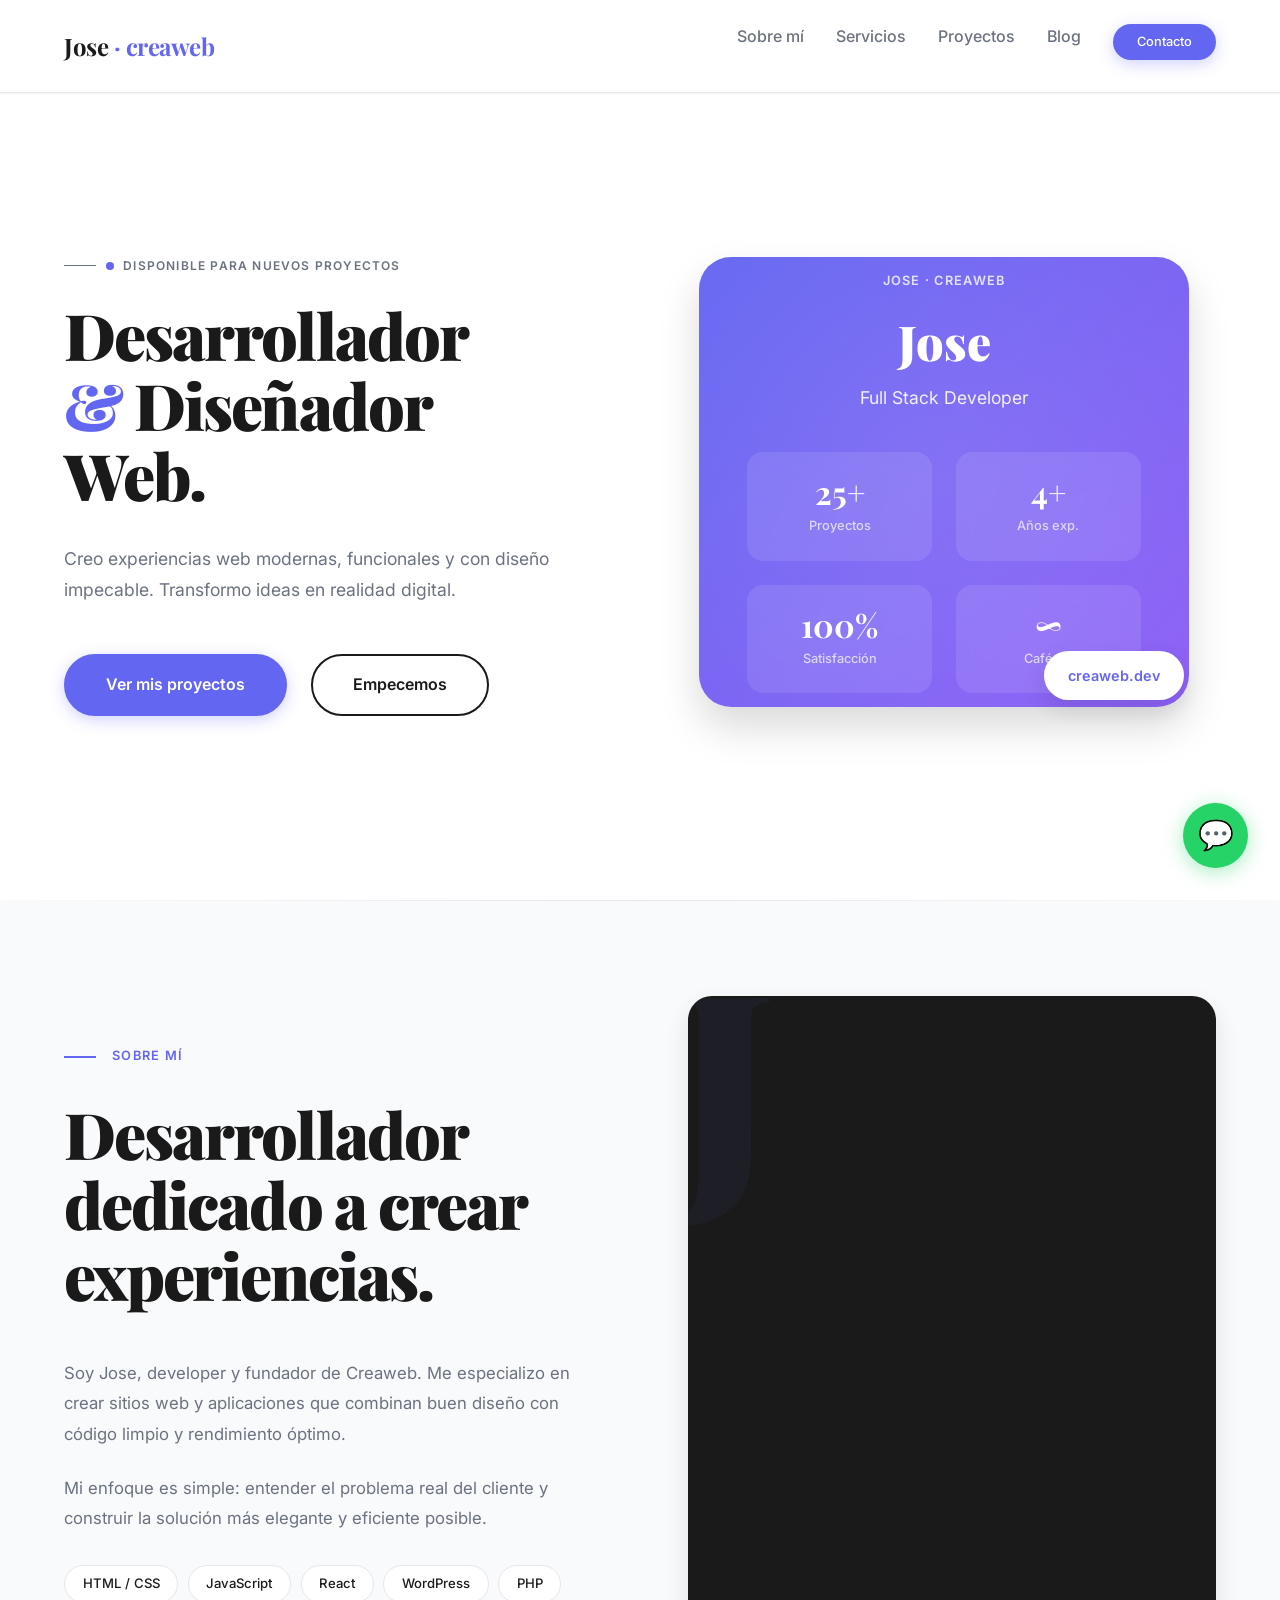
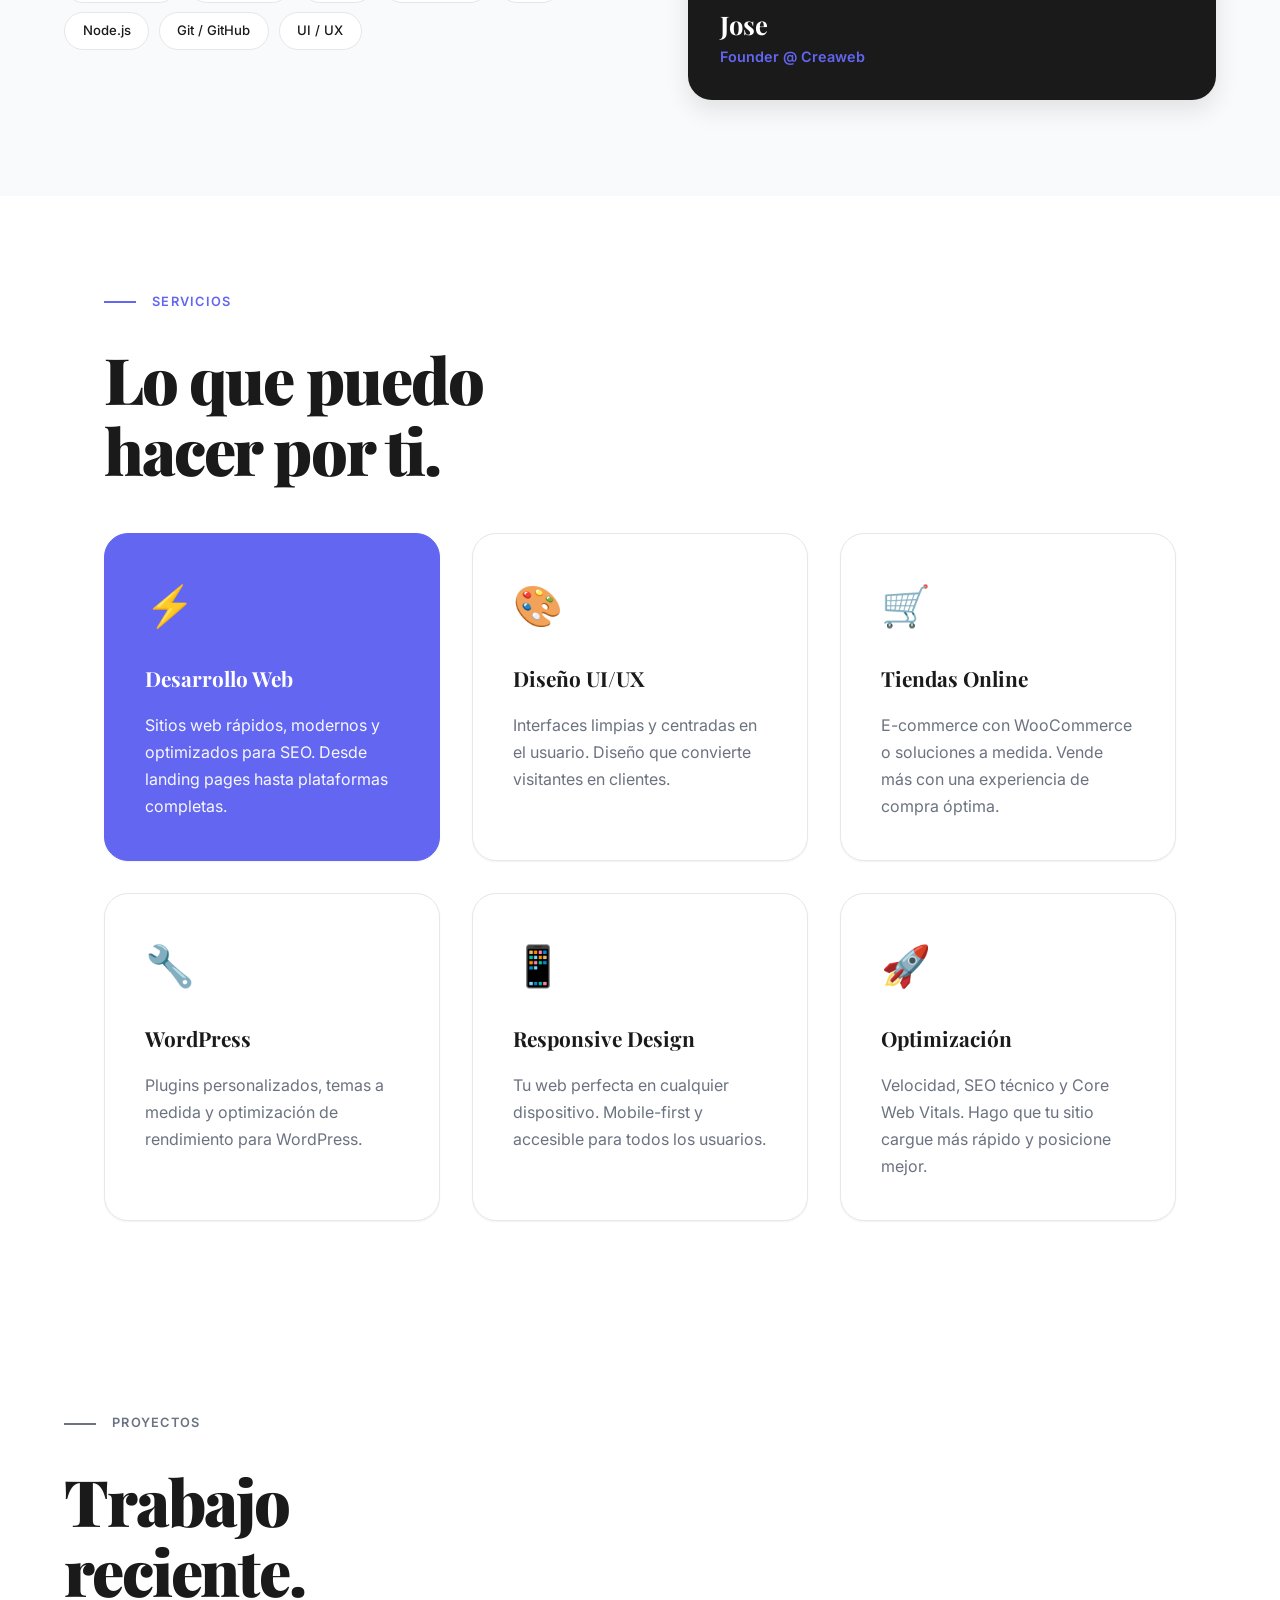
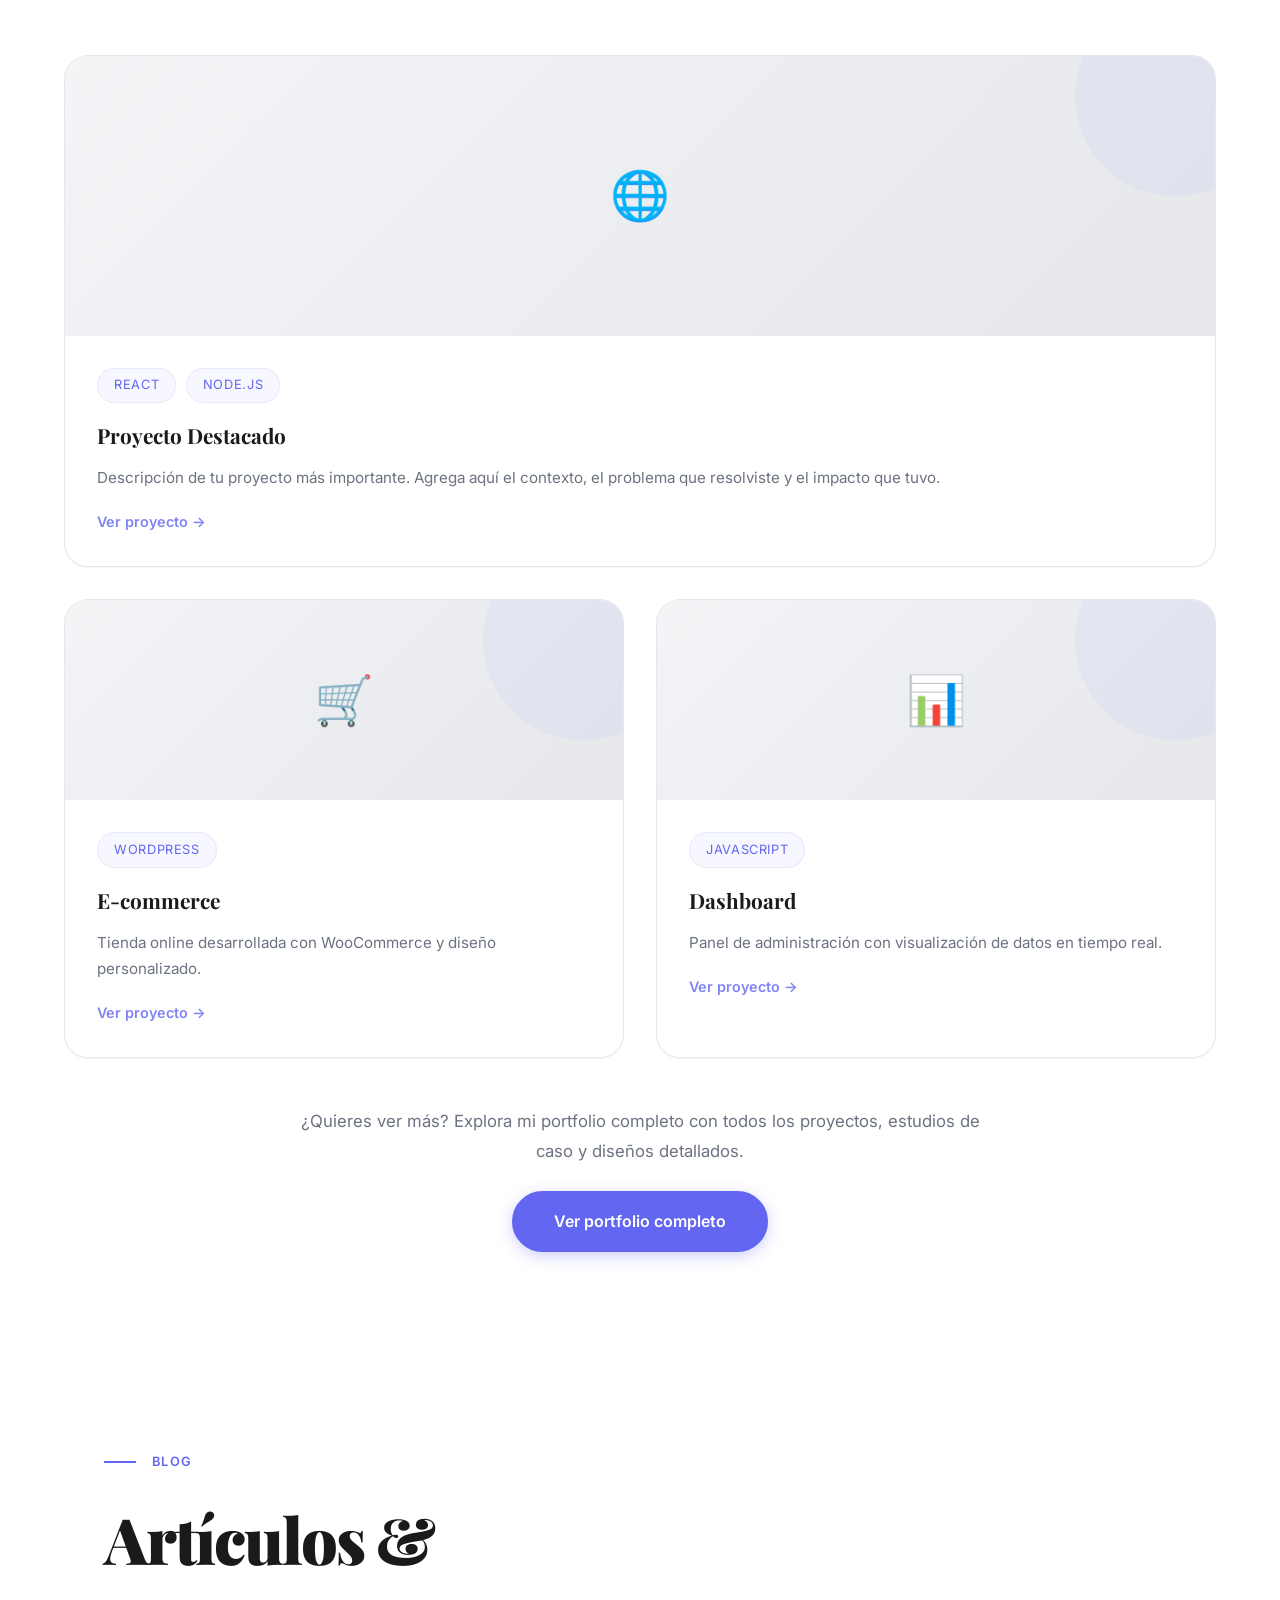
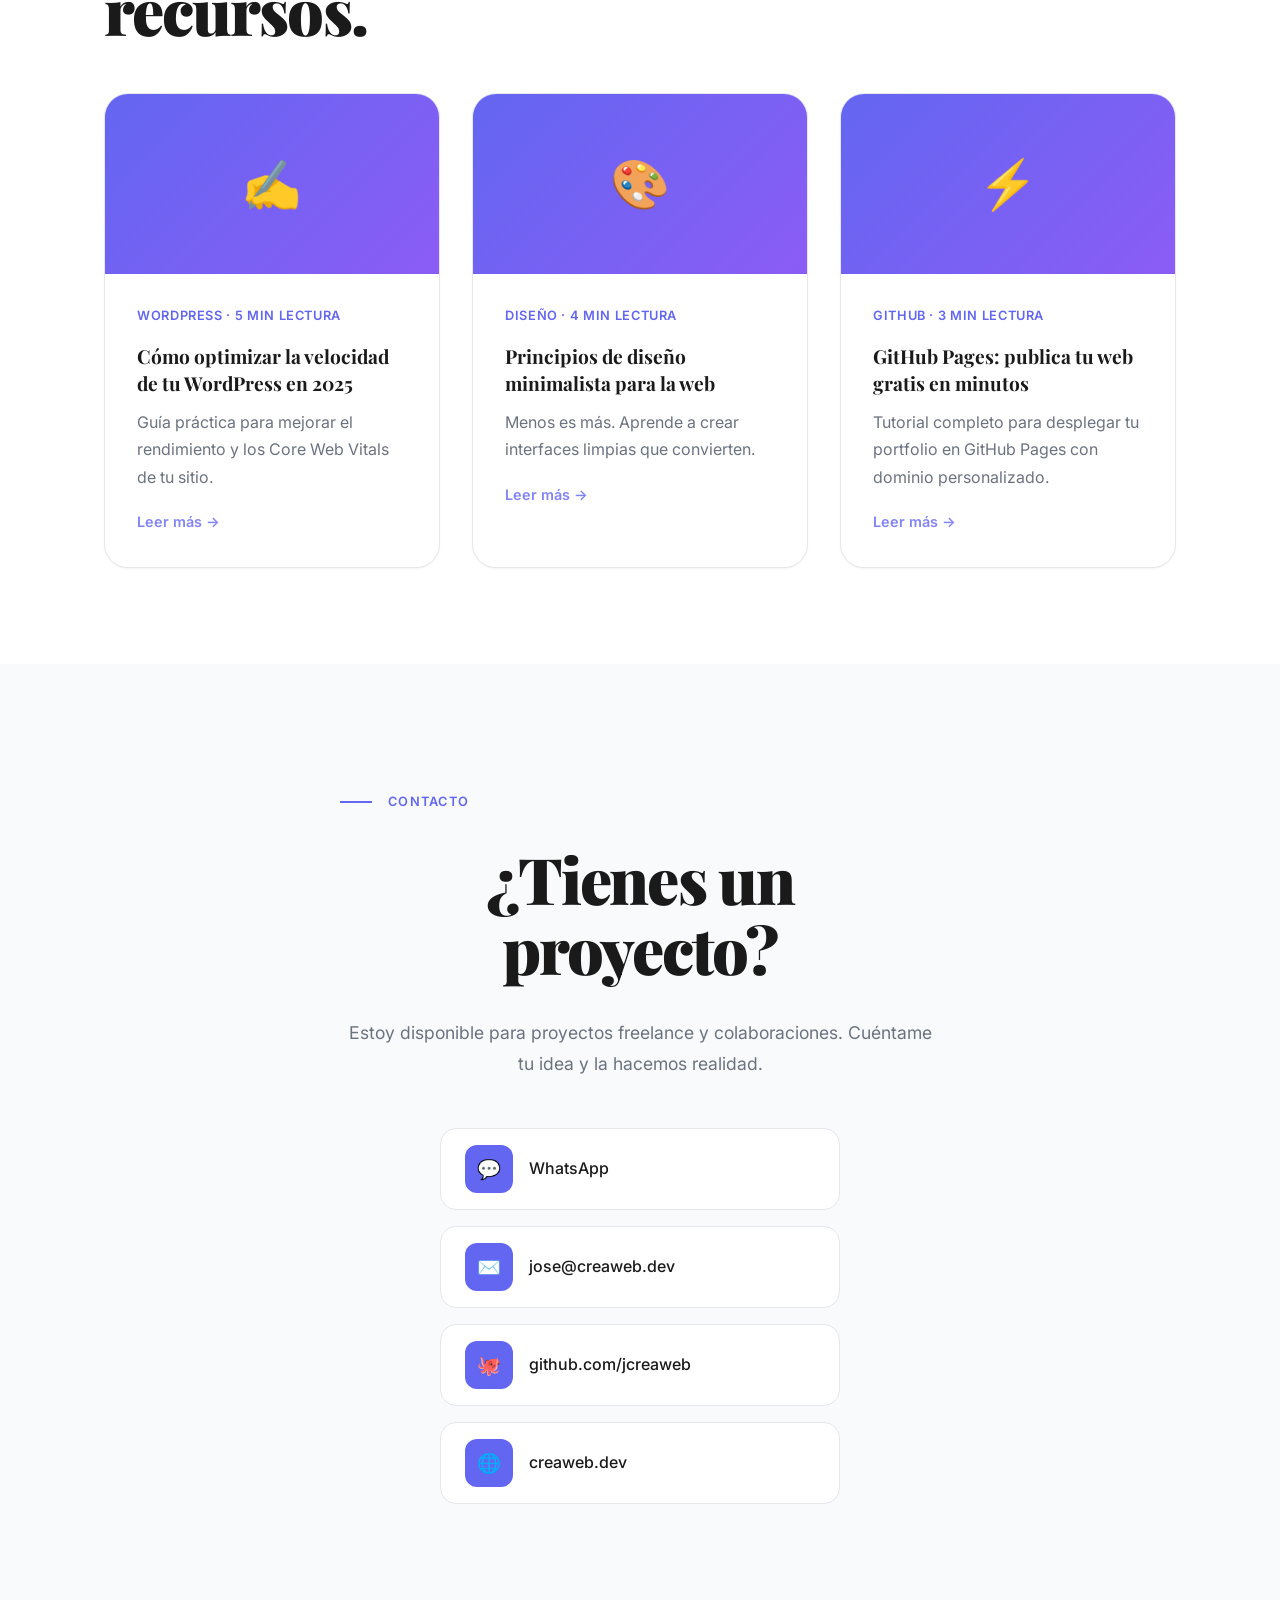
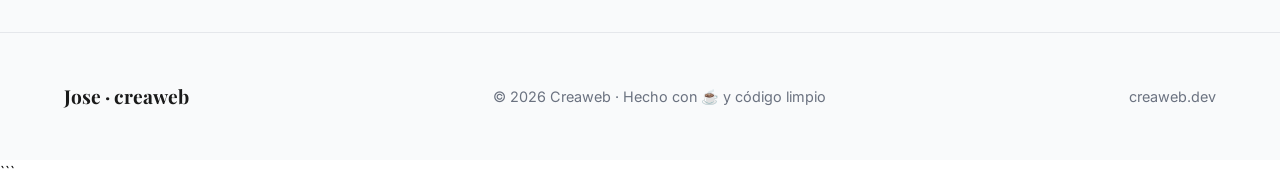
==== index.html @ 48919f2f "se mejora la seccion de Proyectos" ====
<!DOCTYPE html>
<html lang="es">
<head>
  <meta charset="UTF-8" />
  <meta name="viewport" content="width=device-width, initial-scale=1.0"/>
  <title>Jose · Creaweb Developer</title>
  <link rel="preconnect" href="https://fonts.googleapis.com">
  <link rel="preconnect" href="https://fonts.gstatic.com" crossorigin>
  <link href="https://fonts.googleapis.com/css2?family=Inter:wght@300;400;500;600;700&family=Playfair+Display:wght@700;900&display=swap" rel="stylesheet">
  <style>
    :root {
      --bg: #ffffff;
      --ink: #1a1a1a;
      --accent: #6366f1;
      --accent2: #8b5cf6;
      --muted: #6b7280;
      --card: #f9fafb;
      --border: #e5e7eb;
      --shadow-sm: 0 1px 2px rgba(0,0,0,0.05);
      --shadow-md: 0 4px 6px rgba(0,0,0,0.07);
      --shadow-lg: 0 10px 25px rgba(0,0,0,0.1);
      --shadow-xl: 0 20px 40px rgba(0,0,0,0.15);
      --ease-out-expo: cubic-bezier(0.16, 1, 0.3, 1);
      --ease-out-back: cubic-bezier(0.34, 1.56, 0.64, 1);
    }

    *, *::before, *::after {
      box-sizing: border-box;
      margin: 0;
      padding: 0;
    }

    html {
      scroll-behavior: smooth;
    }

    @media (prefers-reduced-motion: reduce) {
      html { scroll-behavior: auto; }
      *, *::before, *::after {
        animation-duration: 0.01ms !important;
        animation-iteration-count: 1 !important;
        transition-duration: 0.01ms !important;
      }
    }

    body {
      background: var(--bg);
      color: var(--ink);
      font-family: 'Inter', sans-serif;
      font-weight: 400;
      line-height: 1.6;
      overflow-x: hidden;
      -webkit-font-smoothing: antialiased;
      -moz-osx-font-smoothing: grayscale;
    }

    /* FIX: una sola regla ::selection legible */
    ::selection {
      background: var(--accent);
      color: white;
    }

    /* ── NAV ── */
    nav {
      position: fixed;
      top: 0; left: 0; right: 0;
      z-index: 100;
      display: flex;
      justify-content: space-between;
      align-items: center;
      padding: 1.5rem 4rem;
      background: rgba(255,255,255,0.95);
      backdrop-filter: blur(20px);
      border-bottom: 1px solid var(--border);
      transition: all 0.3s ease;
      box-shadow: var(--shadow-sm);
    }

    /* FIX: una sola regla nav.scrolled */
    nav.scrolled {
      padding: 0.8rem 4rem;
      background: rgba(255,255,255,0.97);
      border-bottom-color: var(--border);
      box-shadow: 0 4px 20px rgba(0,0,0,0.1);
    }

    .nav-logo {
      font-family: 'Playfair Display', serif;
      font-weight: 700;
      font-size: 1.5rem;
      letter-spacing: -0.02em;
      text-decoration: none;
      color: var(--ink);
      transition: color 0.3s ease;
    }

    .nav-logo:hover { color: var(--accent); }

    .nav-logo span {
      color: var(--accent);
      font-weight: 700;
    }

    .nav-links {
      display: flex;
      gap: 2rem;
      list-style: none;
    }

    .nav-links a {
      text-decoration: none;
      color: var(--muted);
      /* font-size: 0.9rem; */
      font-weight: 500;
      transition: all 0.3s ease;
      position: relative;
      /* padding: 0.5rem 0; */
    }

    .nav-links a::after {
      content: '';
      position: absolute;
      bottom: 0;
      left: 0;
      width: 0;
      height: 2px;
      background: var(--accent);
      transition: width 0.3s ease;
    }

    .nav-links a:hover {
      color: var(--ink);
    }

    .nav-links a:hover::after { width: 100%; }

    .nav-cta {
      background: var(--accent);
      color: white !important;
      padding: 0.5rem 1.5rem;
      border-radius: 2rem;
      font-weight: 500 !important;
      transition: all 0.3s var(--ease-out-back) !important;
      box-shadow: 0 4px 15px rgba(99,102,241,0.3);
      position: relative;
      overflow: hidden;
      display: inline-block;
      animation: pulse 2s infinite;
      font-size: 0.8rem;
    }

    @keyframes pulse {
      0% { transform: scale(1); }
      50% { transform: scale(1.05); }
      100% { transform: scale(1); }
    }

    .nav-cta::before {
      content: '';
      position: absolute;
      top: 0; left: -100%;
      width: 100%; height: 100%;
      background: linear-gradient(90deg, transparent, rgba(255,255,255,0.3), transparent);
      transition: left 0.6s ease;
    }

    .nav-cta:hover {
      transform: translateY(-3px) scale(1.02);
      box-shadow: 0 8px 30px rgba(99,102,241,0.5);
      background: var(--accent2) !important;
    }

    .nav-cta:hover::before { left: 100%; }
    .nav-cta:hover::after { display: none; }
    .nav-cta:active { transform: translateY(-1px) scale(0.98); }

    /* ── HERO ── */
    #inicio {
      min-height: 100vh;
      display: grid;
      grid-template-columns: 1fr 1fr;
      padding: 8rem 4rem 4rem;
      gap: 4rem;
      align-items: center;
      position: relative;
      overflow: hidden;
    }

    .hero-content { max-width: 700px; }

    /* FIX: una sola regla .hero-tag */
    .hero-tag {
      display: inline-flex;
      align-items: center;
      gap: 0.6rem;
      font-size: 0.75rem;
      letter-spacing: 0.1em;
      text-transform: uppercase;
      color: var(--muted);
      margin-bottom: 1.5rem;
      font-weight: 600;
    }

    .hero-tag::before {
      content: '';
      display: block;
      width: 2rem;
      height: 1px;
      background: var(--muted);
      transition: width 0.5s var(--ease-out-expo);
    }

    .hero-tag:hover::before { width: 3rem; }

    .hero-tag .dot {
      width: 8px;
      height: 8px;
      background: var(--accent);
      border-radius: 50%;
      animation: pulse 2s ease-in-out infinite;
    }

    /* FIX: una sola animación pulse con color correcto */
    @keyframes pulse {
      0%, 100% {
        transform: scale(1);
        box-shadow: 0 0 0 0 rgba(99,102,241,0.4);
      }
      50% {
        transform: scale(1.2);
        box-shadow: 0 0 0 12px rgba(99,102,241,0);
      }
    }

    /* FIX: una sola regla h1 */
    h1 {
      font-family: 'Playfair Display', serif;
      font-weight: 900;
      font-size: clamp(2.5rem, 5vw, 4rem);
      line-height: 1.1;
      letter-spacing: -0.03em;
      margin-bottom: 2rem;
      color: var(--ink);
    }

    h1 em {
      font-style: normal;
      color: var(--accent);
      transition: color 0.3s ease;
    }

    h1:hover em { color: var(--accent2); }

    .hero-desc {
      font-size: 1.1rem;
      color: var(--muted);
      max-width: 45ch;
      margin-bottom: 3rem;
      line-height: 1.8;
    }

    .hero-actions {
      display: flex;
      gap: 1.5rem;
      flex-wrap: wrap;
    }

    /* FIX: una sola regla .btn-primary */
    .btn-primary {
      background: var(--accent);
      color: white;
      padding: 1rem 2.5rem;
      border-radius: 2.5rem;
      text-decoration: none;
      font-family: 'Inter', sans-serif;
      font-weight: 600;
      font-size: 1rem;
      transition: all 0.3s var(--ease-out-back);
      box-shadow: 0 4px 15px rgba(99,102,241,0.3);
      position: relative;
      overflow: hidden;
      display: inline-block;
      border: 2px solid var(--accent);
    }

    .btn-primary::before {
      content: '';
      position: absolute;
      top: 0; left: -100%;
      width: 100%; height: 100%;
      background: linear-gradient(90deg, transparent, rgba(255,255,255,0.3), transparent);
      transition: left 0.6s ease;
    }

    .btn-primary:hover {
      transform: translateY(-3px) scale(1.02);
      box-shadow: 0 8px 30px rgba(99,102,241,0.5);
      background: var(--accent2);
      border-color: var(--accent2);
    }

    .btn-primary:hover::before { left: 100%; }
    .btn-primary:active { transform: translateY(-1px) scale(0.98); }

    /* FIX: una sola regla .btn-secondary */
    .btn-secondary {
      background: transparent;
      color: var(--ink);
      padding: 1rem 2.5rem;
      border-radius: 2.5rem;
      text-decoration: none;
      font-family: 'Inter', sans-serif;
      font-weight: 600;
      font-size: 1rem;
      border: 2px solid var(--ink);
      transition: all 0.3s var(--ease-out-back);
      position: relative;
      overflow: hidden;
      display: inline-block;
      cursor: pointer;
    }

    .btn-secondary::before {
      content: '';
      position: absolute;
      top: 0; left: -100%;
      width: 100%; height: 100%;
      background: linear-gradient(90deg, transparent, rgba(99,102,241,0.15), transparent);
      transition: left 0.6s ease;
    }

    .btn-secondary:hover {
      background: var(--ink);
      color: white;
      transform: translateY(-3px);
      box-shadow: 0 8px 25px rgba(0,0,0,0.15);
    }

    .btn-secondary:hover::before { left: 100%; }
    .btn-secondary:active { transform: translateY(-1px); }

    /* Hero visual */
    .hero-visual {
      position: relative;
      height: 500px;
      display: flex;
      align-items: center;
      justify-content: center;
      opacity: 0;
      animation: fadeUp 1s var(--ease-out-expo) 0.3s forwards;
    }

    .hero-card {
      background: linear-gradient(135deg, var(--accent), var(--accent2));
      color: white;
      border-radius: 2rem;
      padding: 3rem;
      width: 90%;
      height: 90%;
      display: flex;
      flex-direction: column;
      justify-content: center;
      align-items: center;
      text-align: center;
      box-shadow: var(--shadow-xl);
      position: relative;
      overflow: hidden;
    }

    .hero-card::before {
      content: '';
      position: absolute;
      top: -50%; right: -50%;
      width: 200%; height: 200%;
      background: radial-gradient(circle, rgba(255,255,255,0.1) 0%, transparent 70%);
      animation: rotate 20s linear infinite;
    }

    @keyframes rotate {
      0% { transform: rotate(0deg); }
      100% { transform: rotate(360deg); }
    }

    .hero-card-label {
      font-size: 0.8rem;
      letter-spacing: 0.1em;
      text-transform: uppercase;
      color: rgba(255,255,255,0.8);
      margin-bottom: 1.5rem;
      font-weight: 600;
      position: relative;
      z-index: 1;
    }

    .hero-card-name {
      font-family: 'Playfair Display', serif;
      font-weight: 900;
      font-size: 3rem;
      line-height: 1.1;
      margin-bottom: 1rem;
      position: relative;
      z-index: 1;
    }

    .hero-card-role {
      font-size: 1.1rem;
      margin-bottom: 2.5rem;
      opacity: 0.9;
      position: relative;
      z-index: 1;
    }

    .hero-stats {
      display: grid;
      grid-template-columns: 1fr 1fr;
      gap: 1.5rem;
      width: 100%;
      position: relative;
      z-index: 1;
    }

    .stat-item {
      background: rgba(255,255,255,0.1);
      border-radius: 1rem;
      padding: 1.5rem;
      backdrop-filter: blur(10px);
      transition: all 0.4s var(--ease-out-back);
      cursor: pointer;
    }

    .stat-item:hover {
      transform: translateY(-6px) scale(1.02);
      background: rgba(255,255,255,0.15);
      box-shadow: 0 10px 30px rgba(0,0,0,0.1);
    }

    .stat-num {
      font-family: 'Playfair Display', serif;
      font-weight: 700;
      font-size: 2rem;
      color: white;
      line-height: 1;
      transition: transform 0.4s var(--ease-out-back);
    }

    .stat-item:hover .stat-num {
      transform: scale(1.15) rotate(-3deg);
    }

    .stat-label {
      font-size: 0.8rem;
      color: rgba(255,255,255,0.7);
      margin-top: 0.5rem;
      font-weight: 500;
    }

    .stat-item:hover .stat-label { color: white; }

    .hero-badge {
      position: absolute;
      bottom: 2rem;
      right: 2rem;
      background: white;
      color: var(--accent);
      border-radius: 2rem;
      padding: 0.8rem 1.5rem;
      font-weight: 600;
      font-size: 0.9rem;
      box-shadow: var(--shadow-lg);
      transition: all 0.4s var(--ease-out-back);
      z-index: 10;
      text-decoration: none;
    }

    .hero-badge:hover {
      transform: translateY(-4px) scale(1.02);
      box-shadow: 0 12px 40px rgba(99,102,241,0.2);
      color: var(--accent2);
    }

    .hero-badge:active { transform: translateY(-2px); }

    /* ── SECTIONS COMMON ── */
    section { padding: 6rem 4rem; }

    .section-label {
      font-size: 0.8rem;
      letter-spacing: 0.1em;
      text-transform: uppercase;
      color: var(--accent);
      margin-bottom: 2rem;
      font-weight: 600;
      display: flex;
      align-items: center;
      gap: 1rem;
      cursor: pointer;
    }

    .section-label::before {
      content: '';
      display: block;
      width: 2rem;
      height: 2px;
      background: var(--accent);
      transition: width 0.4s var(--ease-out-back);
    }

    .section-label:hover::before { width: 3.5rem; }
    .section-label:hover { transform: translateX(4px); }

    h2 {
      font-family: 'Playfair Display', serif;
      font-weight: 900;
      font-size: clamp(2.5rem, 5vw, 4rem);
      letter-spacing: -0.03em;
      line-height: 1.1;
      margin-bottom: 3rem;
      color: var(--ink);
    }

    /* ── SCROLL REVEAL ── */
    .reveal {
      opacity: 0;
      transform: translateY(40px);
      transition: opacity 0.8s var(--ease-out-expo), transform 0.8s var(--ease-out-expo);
    }

    .reveal.visible {
      opacity: 1;
      transform: translateY(0);
    }

    .reveal-delay-1 { transition-delay: 0.1s; }
    .reveal-delay-2 { transition-delay: 0.2s; }
    .reveal-delay-3 { transition-delay: 0.3s; }
    .reveal-delay-4 { transition-delay: 0.4s; }

    /* ── ABOUT ── */
    #sobre-mi {
      background: var(--card);
      display: grid;
      grid-template-columns: 1fr 1fr;
      gap: 6rem;
      align-items: center;
      position: relative;
    }

    #sobre-mi::before {
      content: '';
      position: absolute;
      top: 0; left: 0; right: 0;
      height: 1px;
      background: linear-gradient(90deg, transparent, var(--border), transparent);
    }

    .about-text p {
      color: var(--muted);
      margin-bottom: 1.5rem;
      font-size: 1.05rem;
      line-height: 1.8;
    }

    .skills-grid {
      display: flex;
      flex-wrap: wrap;
      gap: 0.6rem;
      margin-top: 2rem;
    }

    /* FIX: una sola regla .skill-tag */
    .skill-tag {
      background: var(--bg);
      border: 1.5px solid var(--border);
      padding: 0.45rem 1.1rem;
      border-radius: 2rem;
      font-size: 0.82rem;
      color: var(--ink);
      font-weight: 500;
      transition: all 0.3s var(--ease-out-expo);
      cursor: default;
    }

    .skill-tag:hover {
      border-color: var(--accent);
      background: var(--accent);
      color: white;
      transform: translateY(-2px);
      box-shadow: 0 4px 15px rgba(99,102,241,0.25);
    }

    .about-image { position: relative; }

    .about-box {
      background: var(--ink);
      border-radius: 1.5rem;
      aspect-ratio: 3/4;
      display: flex;
      flex-direction: column;
      justify-content: flex-end;
      padding: 2rem;
      overflow: hidden;
      position: relative;
      transition: transform 0.6s var(--ease-out-expo), box-shadow 0.6s;
      box-shadow: var(--shadow-lg);
      cursor: pointer;
    }

    .about-box:hover {
      transform: translateY(-8px) rotate(1deg);
      box-shadow: var(--shadow-xl);
    }

    .about-box::after {
      content: 'J';
      position: absolute;
      top: -0.2em; left: -0.05em;
      font-family: 'Playfair Display', serif;
      font-weight: 900;
      font-size: 16rem;
      color: rgba(99,102,241,0.06);
      line-height: 1;
      pointer-events: none;
      transition: color 0.5s;
    }

    .about-box:hover::after { color: rgba(99,102,241,0.1); }

    .about-box-name {
      font-family: 'Playfair Display', serif;
      font-weight: 700;
      font-size: 1.6rem;
      color: white;
      position: relative;
      z-index: 1;
    }

    .about-box-role {
      color: var(--accent);
      font-size: 0.9rem;
      font-weight: 600;
      position: relative;
      z-index: 1;
    }

    /* ── SERVICES ── */
    #servicios {
      max-width: 1200px;
      margin: 0 auto;
    }

    .services-grid {
      display: grid;
      grid-template-columns: repeat(3, 1fr);
      gap: 2rem;
    }

    .service-card {
      background: white;
      border-radius: 1.5rem;
      padding: 2.5rem;
      border: 1px solid var(--border);
      transition: all 0.4s var(--ease-out-back);
      position: relative;
      overflow: hidden;
      cursor: pointer;
      box-shadow: var(--shadow-sm);
    }

    .service-card::before {
      content: '';
      position: absolute;
      top: 0; left: 0; right: 0;
      height: 4px;
      background: linear-gradient(90deg, var(--accent), var(--accent2));
      transform: scaleX(0);
      transform-origin: left;
      transition: transform 0.4s var(--ease-out-back);
    }

    .service-card:hover {
      transform: translateY(-8px) scale(1.01);
      box-shadow: 0 15px 40px rgba(0,0,0,0.12);
      border-color: var(--accent);
    }

    .service-card:hover::before { transform: scaleX(1); }

    .service-card:first-child {
      background: var(--accent);
      color: white;
      border-color: var(--accent);
    }

    .service-card:first-child::before {
      background: linear-gradient(90deg, white, rgba(255,255,255,0.5));
    }

    .service-icon {
      font-size: 2.5rem;
      margin-bottom: 1.5rem;
      display: block;
      transition: all 0.4s var(--ease-out-back);
    }

    .service-card:hover .service-icon {
      transform: scale(1.15) rotate(-8deg);
    }

    .service-card h3 {
      font-family: 'Playfair Display', serif;
      font-weight: 700;
      font-size: 1.3rem;
      margin-bottom: 1rem;
      color: var(--ink);
    }

    .service-card p {
      font-size: 1rem;
      color: var(--muted);
      line-height: 1.7;
    }

    .service-card:first-child p { color: rgba(255,255,255,0.95); }
    .service-card:first-child h3 { color: white; }
    .service-card:active { transform: translateY(-6px); }

    /* ── PROJECTS ── */
    #proyectos {
      background: var(--bg);
      color: var(--ink);
      position: relative;
      overflow: hidden;
      padding: 6rem 4rem;
    }

    #proyectos::before {
      content: '';
      position: absolute;
      top: -30%; right: -10%;
      width: 500px; height: 500px;
      background: radial-gradient(circle, rgba(99,102,241,0.05) 0%, transparent 70%);
      pointer-events: none;
    }

    #proyectos h2 { color: var(--ink); }
    #proyectos .section-label { color: var(--muted); }
    #proyectos .section-label::before { background: var(--muted); }

    .projects-grid {
      display: grid;
      grid-template-columns: repeat(2, 1fr);
      gap: 2rem;
    }

    /* FIX: projects-footer movido debajo del grid en el HTML, estilos aquí */
    .projects-footer {
      text-align: center;
      margin-top: 3rem;
      max-width: 700px;
      margin-left: auto;
      margin-right: auto;
    }

    .projects-footer-text {
      color: var(--muted);
      font-size: 1.05rem;
      line-height: 1.8;
      margin-bottom: 1.5rem;
    }

    .projects-cta {
      display: inline-block;
      min-width: 220px;
      text-align: center;
    }

    .project-card {
      border-radius: 1.5rem;
      overflow: hidden;
      border: 1px solid var(--border);
      background: white;
      transition: all 0.4s var(--ease-out-back);
      text-decoration: none;
      color: inherit;
      display: block;
      position: relative;
      box-shadow: var(--shadow-sm);
    }

    .project-card::after {
      content: '';
      position: absolute;
      inset: 0;
      border-radius: 1.5rem;
      border: 1px solid transparent;
      transition: border-color 0.4s var(--ease-out-back);
      pointer-events: none;
      z-index: 2;
    }

    .project-card:hover {
      transform: translateY(-8px) scale(1.01);
      box-shadow: 0 15px 40px rgba(0,0,0,0.1);
      border-color: var(--accent);
    }

    .project-card:hover::after { border-color: var(--accent); }
    .project-card:active { transform: translateY(-6px); }
    .project-card:first-child { grid-column: 1 / -1; }

    .project-thumb {
      height: 200px;
      background: linear-gradient(135deg, #f3f4f6, #e5e7eb);
      display: flex;
      align-items: center;
      justify-content: center;
      font-size: 3rem;
      position: relative;
      overflow: hidden;
      transition: all 0.4s var(--ease-out-back);
    }

    .project-card:hover .project-thumb { transform: scale(1.05); }
    .project-card:first-child .project-thumb { height: 280px; }

    .project-thumb-accent {
      position: absolute;
      width: 200px; height: 200px;
      background: var(--accent);
      border-radius: 50%;
      opacity: 0.05;
      top: -60px; right: -60px;
      transition: all 0.4s var(--ease-out-back);
    }

    .project-card:hover .project-thumb-accent {
      opacity: 0.1;
      transform: scale(1.2);
    }

    .project-info {
      padding: 2rem;
      position: relative;
      z-index: 3;
    }

    .project-tags {
      display: flex;
      gap: 0.6rem;
      flex-wrap: wrap;
      margin-bottom: 1rem;
    }

    .project-tag {
      font-size: 0.8rem;
      letter-spacing: 0.05em;
      text-transform: uppercase;
      color: var(--accent);
      background: rgba(99,102,241,0.05);
      padding: 0.4rem 1rem;
      border-radius: 1.5rem;
      border: 1px solid rgba(99,102,241,0.1);
      transition: all 0.3s var(--ease-out-back);
    }

    .project-card:hover .project-tag {
      background: rgba(99,102,241,0.1);
      border-color: var(--accent);
      transform: translateY(-2px);
    }

    .project-info h3 {
      font-family: 'Playfair Display', serif;
      font-weight: 700;
      font-size: 1.3rem;
      margin-bottom: 0.8rem;
      transition: color 0.3s ease;
    }

    .project-card:hover .project-info h3 { color: var(--accent); }

    .project-info p {
      font-size: 0.95rem;
      color: var(--muted);
      line-height: 1.7;
    }

    /* FIX: una sola regla .project-link sin ::after (la flecha va en el HTML) */
    .project-link {
      display: inline-flex;
      align-items: center;
      gap: 0.6rem;
      margin-top: 1.2rem;
      font-size: 0.9rem;
      color: var(--accent);
      text-decoration: none;
      font-weight: 600;
      transition: all 0.3s var(--ease-out-back);
      opacity: 0.8;
    }

    .project-card:hover .project-link {
      gap: 1rem;
      opacity: 1;
    }

    /* ── BLOG ── */
    #blog {
      max-width: 1200px;
      margin: 0 auto;
    }

    .blog-grid {
      display: grid;
      grid-template-columns: repeat(3, 1fr);
      gap: 2rem;
    }

    .blog-card {
      border-radius: 1.5rem;
      overflow: hidden;
      border: 1px solid var(--border);
      background: white;
      transition: all 0.4s var(--ease-out-back);
      text-decoration: none;
      color: inherit;
      display: block;
      box-shadow: var(--shadow-sm);
      cursor: pointer;
    }

    .blog-card:hover {
      transform: translateY(-8px) scale(1.01);
      box-shadow: 0 15px 40px rgba(0,0,0,0.1);
      border-color: var(--accent);
    }

    .blog-card:active { transform: translateY(-6px); }

    .blog-thumb {
      height: 180px;
      background: linear-gradient(135deg, var(--accent), var(--accent2));
      display: flex;
      align-items: center;
      justify-content: center;
      font-size: 3rem;
      transition: all 0.4s var(--ease-out-back);
      overflow: hidden;
    }

    .blog-card:hover .blog-thumb { transform: scale(1.15); }

    .blog-info { padding: 2rem; }

    .blog-meta {
      font-size: 0.8rem;
      letter-spacing: 0.05em;
      text-transform: uppercase;
      color: var(--accent);
      margin-bottom: 1rem;
      font-weight: 600;
    }

    .blog-info h3 {
      font-family: 'Playfair Display', serif;
      font-weight: 700;
      font-size: 1.2rem;
      margin-bottom: 0.8rem;
      line-height: 1.4;
      transition: color 0.3s ease;
    }

    .blog-card:hover .blog-info h3 { color: var(--accent); }

    .blog-info p {
      font-size: 1rem;
      color: var(--muted);
      line-height: 1.7;
    }

    /* FIX: una sola regla .blog-link sin ::after (la flecha va en el HTML) */
    .blog-link {
      display: inline-flex;
      align-items: center;
      gap: 0.6rem;
      margin-top: 1.2rem;
      font-size: 0.9rem;
      color: var(--accent);
      text-decoration: none;
      font-weight: 600;
      transition: all 0.3s var(--ease-out-back);
      cursor: pointer;
      opacity: 0.8;
    }

    .blog-card:hover .blog-link {
      gap: 1rem;
      opacity: 1;
    }

    /* ── CONTACT ── */
    #contacto {
      background: var(--card);
      display: flex;
      flex-direction: column;
      align-items: center;
      justify-content: center;
      text-align: center;
      padding: 8rem 4rem;
      position: relative;
    }

    .contact-info { max-width: 700px; }
    .contact-info h2 { margin-bottom: 2rem; }

    .contact-info p {
      color: var(--muted);
      font-size: 1.1rem;
      line-height: 1.8;
      margin-bottom: 3rem;
      max-width: 600px;
    }

    .contact-links {
      display: flex;
      flex-direction: column;
      gap: 1rem;
      align-items: center;
      width: 100%;
      max-width: 400px;
      margin: 0 auto;
    }

    .contact-link {
      display: flex;
      align-items: center;
      gap: 1rem;
      text-decoration: none;
      color: var(--ink);
      font-size: 1rem;
      transition: all 0.4s var(--ease-out-back);
      padding: 1rem 1.5rem;
      border-radius: 1rem;
      background: var(--bg);
      border: 1px solid var(--border);
      cursor: pointer;
      width: 100%;
    }

    .contact-link:hover {
      background: var(--accent);
      color: white;
      transform: translateX(8px);
      border-color: var(--accent);
      box-shadow: 0 8px 25px rgba(99,102,241,0.3);
    }

    .contact-link:hover .contact-link-icon {
      background: white;
      color: var(--accent);
      transform: scale(1.1) rotate(8deg);
    }

    .contact-link-icon {
      width: 3rem; height: 3rem;
      background: var(--accent);
      color: white;
      border-radius: 0.75rem;
      display: flex;
      align-items: center;
      justify-content: center;
      font-size: 1.2rem;
      flex-shrink: 0;
      transition: all 0.4s var(--ease-out-back);
    }

    .contact-link-text {
      font-weight: 500;
      transition: color 0.3s ease;
    }

    .contact-link:hover .contact-link-text { color: white; }

    /* ── FOOTER ── */
    footer {
      padding: 3rem 4rem;
      border-top: 1px solid var(--border);
      display: flex;
      justify-content: space-between;
      align-items: center;
      background: var(--card);
    }

    footer p {
      font-size: 0.9rem;
      color: var(--muted);
    }

    .footer-logo {
      font-family: 'Playfair Display', serif;
      font-weight: 700;
      font-size: 1.2rem;
      color: var(--ink);
      text-decoration: none;
      transition: all 0.3s var(--ease-out-back);
    }

    .footer-logo:hover {
      color: var(--accent);
      transform: scale(1.02);
    }

    /* ── ANIMATIONS ── */
    @keyframes fadeUp {
      from { opacity: 0; transform: translateY(30px); }
      to   { opacity: 1; transform: translateY(0); }
    }

    .hero-content > * {
      opacity: 0;
      animation: fadeUp 0.8s var(--ease-out-expo) forwards;
    }

    .hero-content > *:nth-child(1) { animation-delay: 0.15s; }
    .hero-content > *:nth-child(2) { animation-delay: 0.3s; }
    .hero-content > *:nth-child(3) { animation-delay: 0.45s; }
    .hero-content > *:nth-child(4) { animation-delay: 0.6s; }

    /* ── WHATSAPP FLOATING BUTTON ── */
    .whatsapp-float {
      position: fixed;
      bottom: 2rem;
      right: 2rem;
      background: #25D366;
      color: white;
      width: 65px; height: 65px;
      border-radius: 50%;
      display: flex;
      align-items: center;
      justify-content: center;
      text-decoration: none;
      box-shadow: 0 4px 20px rgba(37,211,102,0.4);
      transition: all 0.4s var(--ease-out-back);
      z-index: 1000;
      font-size: 1.8rem;
      cursor: pointer;
    }

    .whatsapp-float:hover {
      transform: scale(1.15) translateY(-5px);
      box-shadow: 0 8px 35px rgba(37,211,102,0.6);
      background: #1ebe5d;
    }

    .whatsapp-float:active { transform: scale(1.05); }

    .whatsapp-text {
      position: absolute;
      right: 80px;
      background: var(--ink);
      color: white;
      padding: 0.8rem 1.5rem;
      border-radius: 2rem;
      font-size: 0.9rem;
      font-weight: 600;
      white-space: nowrap;
      opacity: 0;
      transform: translateX(10px);
      transition: all 0.3s ease;
      pointer-events: none;
      box-shadow: var(--shadow-lg);
    }

    .whatsapp-float:hover .whatsapp-text {
      opacity: 1;
      transform: translateX(0);
    }

    /* ── RESPONSIVE ── */
    @media (max-width: 900px) {
      nav { padding: 1rem 2rem; }
      nav.scrolled { padding: 0.8rem 2rem; }
      .nav-links { gap: 1.5rem; }

      #inicio {
        grid-template-columns: 1fr;
        padding: 7rem 2rem 3rem;
        gap: 3rem;
      }

      .hero-visual { height: 400px; }
      .hero-card { width: 100%; }

      #sobre-mi {
        grid-template-columns: 1fr;
        gap: 4rem;
        padding: 5rem 2rem;
      }

      #contacto { padding: 5rem 2rem; }

      .services-grid,
      .projects-grid,
      .blog-grid {
        grid-template-columns: 1fr;
        gap: 1.5rem;
      }

      .project-card:first-child { grid-column: auto; }

      section { padding: 5rem 2rem; }

      footer {
        flex-direction: column;
        gap: 1rem;
        text-align: center;
        padding: 2rem;
      }

      .whatsapp-float {
        bottom: 1.5rem;
        right: 1.5rem;
        width: 52px; height: 52px;
        font-size: 1.3rem;
      }
    }

    @media (max-width: 600px) {
      h1 { font-size: clamp(2rem, 12vw, 3rem); }
      h2 { font-size: clamp(1.5rem, 10vw, 2rem); }

      .hero-actions {
        flex-direction: column;
        width: 100%;
        gap: 1rem;
      }

      .btn-primary, .btn-secondary {
        width: 100%;
        text-align: center;
        padding: 0.9rem 2rem;
      }

      .nav-links { gap: 1rem; font-size: 0.8rem; }
      .section-label { font-size: 0.7rem; }
      .contact-links { gap: 0.75rem; }
      .whatsapp-text { display: none; }
      .projects-footer { margin-top: 2rem; }
      .projects-footer-text { font-size: 1rem; }
    }
  </style>
</head>
<body>

  <!-- NAV -->
  <!-- FIX: eliminado <base target="_blank"> — los anchor links ahora funcionan en la misma pestaña -->
  <nav>
    <a href="#inicio" class="nav-logo" target="_self">Jose<span> · creaweb</span></a>
    <ul class="nav-links">
      <li><a href="#sobre-mi" target="_self">Sobre mí</a></li>
      <li><a href="#servicios" target="_self">Servicios</a></li>
      <li><a href="#proyectos" target="_self">Proyectos</a></li>
      <li><a href="#blog" target="_self">Blog</a></li>
      <li><a href="#contacto" class="nav-cta" target="_self">Contacto</a></li>
    </ul>
  </nav>

  <!-- HERO -->
  <section id="inicio">
    <div class="hero-content">
      <div class="hero-tag"><span class="dot"></span> Disponible para nuevos proyectos</div>
      <h1>Desarrollador<br><em>&amp;</em> Diseñador<br>Web.</h1>
      <p class="hero-desc">
        Creo experiencias web modernas, funcionales y con diseño impecable. Transformo ideas en realidad digital.
      </p>
      <div class="hero-actions">
        <a href="#proyectos" class="btn-primary" target="_self">Ver mis proyectos</a>
        <a href="#contacto" class="btn-secondary" target="_self">Empecemos</a>
      </div>
    </div>

    <div class="hero-visual">
      <div class="hero-card">
        <div class="hero-card-label">Jose · Creaweb</div>
        <div class="hero-card-name">Jose</div>
        <div class="hero-card-role">Full Stack Developer</div>
        <div class="hero-stats">
          <div class="stat-item">
            <div class="stat-num">25+</div>
            <div class="stat-label">Proyectos</div>
          </div>
          <div class="stat-item">
            <div class="stat-num">4+</div>
            <div class="stat-label">Años exp.</div>
          </div>
          <div class="stat-item">
            <div class="stat-num">100%</div>
            <div class="stat-label">Satisfacción</div>
          </div>
          <div class="stat-item">
            <div class="stat-num">∞</div>
            <div class="stat-label">Café ☕</div>
          </div>
        </div>
      </div>
      <a href="https://creaweb.dev" target="_blank" rel="noopener" class="hero-badge">creaweb.dev</a>
    </div>
  </section>

  <!-- SOBRE MÍ -->
  <section id="sobre-mi">
    <div class="about-text reveal">
      <div class="section-label">Sobre mí</div>
      <h2>Desarrollador<br>dedicado a crear<br>experiencias.</h2>
      <p>
        Soy Jose, developer y fundador de Creaweb. Me especializo en crear sitios web y aplicaciones que combinan buen diseño con código limpio y rendimiento óptimo.
      </p>
      <p>
        Mi enfoque es simple: entender el problema real del cliente y construir la solución más elegante y eficiente posible.
      </p>
      <div class="skills-grid">
        <span class="skill-tag">HTML / CSS</span>
        <span class="skill-tag">JavaScript</span>
        <span class="skill-tag">React</span>
        <span class="skill-tag">WordPress</span>
        <span class="skill-tag">PHP</span>
        <span class="skill-tag">Node.js</span>
        <span class="skill-tag">Git / GitHub</span>
        <span class="skill-tag">UI / UX</span>
      </div>
    </div>
    <div class="about-image reveal reveal-delay-2">
      <div class="about-box">
        <div class="about-box-name">Jose</div>
        <div class="about-box-role">Founder @ Creaweb</div>
      </div>
    </div>
  </section>

  <!-- SERVICIOS -->
  <section id="servicios">
    <div class="section-label reveal">Servicios</div>
    <h2 class="reveal reveal-delay-1">Lo que puedo<br>hacer por ti.</h2>
    <div class="services-grid">
      <div class="service-card reveal reveal-delay-1">
        <span class="service-icon">⚡</span>
        <h3>Desarrollo Web</h3>
        <p>Sitios web rápidos, modernos y optimizados para SEO. Desde landing pages hasta plataformas completas.</p>
      </div>
      <div class="service-card reveal reveal-delay-2">
        <span class="service-icon">🎨</span>
        <h3>Diseño UI/UX</h3>
        <p>Interfaces limpias y centradas en el usuario. Diseño que convierte visitantes en clientes.</p>
      </div>
      <div class="service-card reveal reveal-delay-3">
        <span class="service-icon">🛒</span>
        <h3>Tiendas Online</h3>
        <p>E-commerce con WooCommerce o soluciones a medida. Vende más con una experiencia de compra óptima.</p>
      </div>
      <div class="service-card reveal reveal-delay-1">
        <span class="service-icon">🔧</span>
        <h3>WordPress</h3>
        <p>Plugins personalizados, temas a medida y optimización de rendimiento para WordPress.</p>
      </div>
      <div class="service-card reveal reveal-delay-2">
        <span class="service-icon">📱</span>
        <h3>Responsive Design</h3>
        <p>Tu web perfecta en cualquier dispositivo. Mobile-first y accesible para todos los usuarios.</p>
      </div>
      <div class="service-card reveal reveal-delay-3">
        <span class="service-icon">🚀</span>
        <h3>Optimización</h3>
        <p>Velocidad, SEO técnico y Core Web Vitals. Hago que tu sitio cargue más rápido y posicione mejor.</p>
      </div>
    </div>
  </section>

  <!-- PROYECTOS -->
  <!-- FIX: projects-footer movido al final del grid, no antes -->
  <section id="proyectos">
    <div class="section-label reveal">Proyectos</div>
    <h2 class="reveal reveal-delay-1">Trabajo<br>reciente.</h2>
    <div class="projects-grid">
      <a href="portfolio/proyecto1/" class="project-card reveal reveal-delay-1" target="_blank" rel="noopener">
        <div class="project-thumb">
          🌐
          <div class="project-thumb-accent"></div>
        </div>
        <div class="project-info">
          <div class="project-tags">
            <span class="project-tag">React</span>
            <span class="project-tag">Node.js</span>
          </div>
          <h3>Proyecto Destacado</h3>
          <p>Descripción de tu proyecto más importante. Agrega aquí el contexto, el problema que resolviste y el impacto que tuvo.</p>
          <span class="project-link">Ver proyecto →</span>
        </div>
      </a>
      <a href="portfolio/proyecto2/" class="project-card reveal reveal-delay-2" target="_blank" rel="noopener">
        <div class="project-thumb">🛒<div class="project-thumb-accent"></div></div>
        <div class="project-info">
          <div class="project-tags"><span class="project-tag">WordPress</span></div>
          <h3>E-commerce</h3>
          <p>Tienda online desarrollada con WooCommerce y diseño personalizado.</p>
          <span class="project-link">Ver proyecto →</span>
        </div>
      </a>
      <a href="portfolio/proyecto3/" class="project-card reveal reveal-delay-3" target="_blank" rel="noopener">
        <div class="project-thumb">📊<div class="project-thumb-accent"></div></div>
        <div class="project-info">
          <div class="project-tags"><span class="project-tag">JavaScript</span></div>
          <h3>Dashboard</h3>
          <p>Panel de administración con visualización de datos en tiempo real.</p>
          <span class="project-link">Ver proyecto →</span>
        </div>
      </a>
    </div>
    <div class="projects-footer reveal">
      <p class="projects-footer-text">
        ¿Quieres ver más? Explora mi portfolio completo con todos los proyectos, estudios de caso y diseños detallados.
      </p>
      <a href="/portafolio" class="btn-primary projects-cta">Ver portfolio completo</a>
    </div>
  </section>

  <!-- BLOG -->
  <section id="blog">
    <div class="section-label reveal">Blog</div>
    <h2 class="reveal reveal-delay-1">Artículos &amp;<br>recursos.</h2>
    <div class="blog-grid">
      <a href="#" class="blog-card reveal reveal-delay-1" target="_blank" rel="noopener">
        <div class="blog-thumb">✍️</div>
        <div class="blog-info">
          <div class="blog-meta">WordPress · 5 min lectura</div>
          <h3>Cómo optimizar la velocidad de tu WordPress en 2025</h3>
          <p>Guía práctica para mejorar el rendimiento y los Core Web Vitals de tu sitio.</p>
          <span class="blog-link">Leer más →</span>
        </div>
      </a>
      <a href="#" class="blog-card reveal reveal-delay-2" target="_blank" rel="noopener">
        <div class="blog-thumb">🎨</div>
        <div class="blog-info">
          <div class="blog-meta">Diseño · 4 min lectura</div>
          <h3>Principios de diseño minimalista para la web</h3>
          <p>Menos es más. Aprende a crear interfaces limpias que convierten.</p>
          <span class="blog-link">Leer más →</span>
        </div>
      </a>
      <a href="#" class="blog-card reveal reveal-delay-3" target="_blank" rel="noopener">
        <div class="blog-thumb">⚡</div>
        <div class="blog-info">
          <div class="blog-meta">GitHub · 3 min lectura</div>
          <h3>GitHub Pages: publica tu web gratis en minutos</h3>
          <p>Tutorial completo para desplegar tu portfolio en GitHub Pages con dominio personalizado.</p>
          <span class="blog-link">Leer más →</span>
        </div>
      </a>
    </div>
  </section>

  <!-- CONTACTO -->
  <section id="contacto">
    <div class="contact-info reveal">
      <div class="section-label">Contacto</div>
      <h2>¿Tienes un<br>proyecto?</h2>
      <p>Estoy disponible para proyectos freelance y colaboraciones. Cuéntame tu idea y la hacemos realidad.</p>
      <div class="contact-links">
        <a href="https://wa.me/51925476258" class="contact-link" target="_blank" rel="noopener">
          <div class="contact-link-icon">💬</div>
          <span class="contact-link-text">WhatsApp</span>
        </a>
        <a href="mailto:jose@creaweb.dev" class="contact-link">
          <div class="contact-link-icon">✉️</div>
          <span class="contact-link-text">jose@creaweb.dev</span>
        </a>
        <a href="https://github.com/jcreaweb" class="contact-link" target="_blank" rel="noopener">
          <div class="contact-link-icon">🐙</div>
          <span class="contact-link-text">github.com/jcreaweb</span>
        </a>
        <a href="https://creaweb.dev" class="contact-link" target="_blank" rel="noopener">
          <div class="contact-link-icon">🌐</div>
          <span class="contact-link-text">creaweb.dev</span>
        </a>
      </div>
    </div>
  </section>

  <!-- FOOTER -->
  <footer>
    <a href="#inicio" class="footer-logo" target="_self">Jose · creaweb</a>
    <p>© 2026 Creaweb · Hecho con ☕ y código limpio</p>
    <p><a href="https://creaweb.dev" target="_blank" rel="noopener" style="color:var(--muted);text-decoration:none;">creaweb.dev</a></p>
  </footer>

  <!-- WhatsApp Floating Button -->
  <a href="https://wa.me/51925476258" class="whatsapp-float" target="_blank" rel="noopener" aria-label="Contactar por WhatsApp">
    <div class="whatsapp-icon">💬</div>
    <div class="whatsapp-text">Contactar</div>
  </a>

  <script>
    // Scroll reveal
    const revealObserver = new IntersectionObserver((entries) => {
      entries.forEach(entry => {
        if (entry.isIntersecting) {
          entry.target.classList.add('visible');
          revealObserver.unobserve(entry.target);
        }
      });
    }, {
      threshold: 0.1,
      rootMargin: '0px 0px -60px 0px'
    });

    document.querySelectorAll('.reveal').forEach(el => revealObserver.observe(el));

    // Nav scroll effect
    const nav = document.querySelector('nav');
    window.addEventListener('scroll', () => {
      nav.classList.toggle('scrolled', window.pageYOffset > 50);
    });

    // Smooth scroll para anchor links internos
    document.querySelectorAll('a[href^="#"]').forEach(anchor => {
      anchor.addEventListener('click', function(e) {
        e.preventDefault();
        const target = document.querySelector(this.getAttribute('href'));
        if (target) {
          window.scrollTo({
            top: target.offsetTop - 80,
            behavior: 'smooth'
          });
        }
      });
    });

    // Parallax hero visual
    const heroVisual = document.querySelector('.hero-visual');
    if (heroVisual) {
      window.addEventListener('scroll', () => {
        const scrolled = window.pageYOffset;
        if (scrolled < window.innerHeight) {
          heroVisual.style.transform = `translateY(${scrolled * 0.15}px)`;
        }
      }, { passive: true });
    }
  </script>

</body>
</html>```
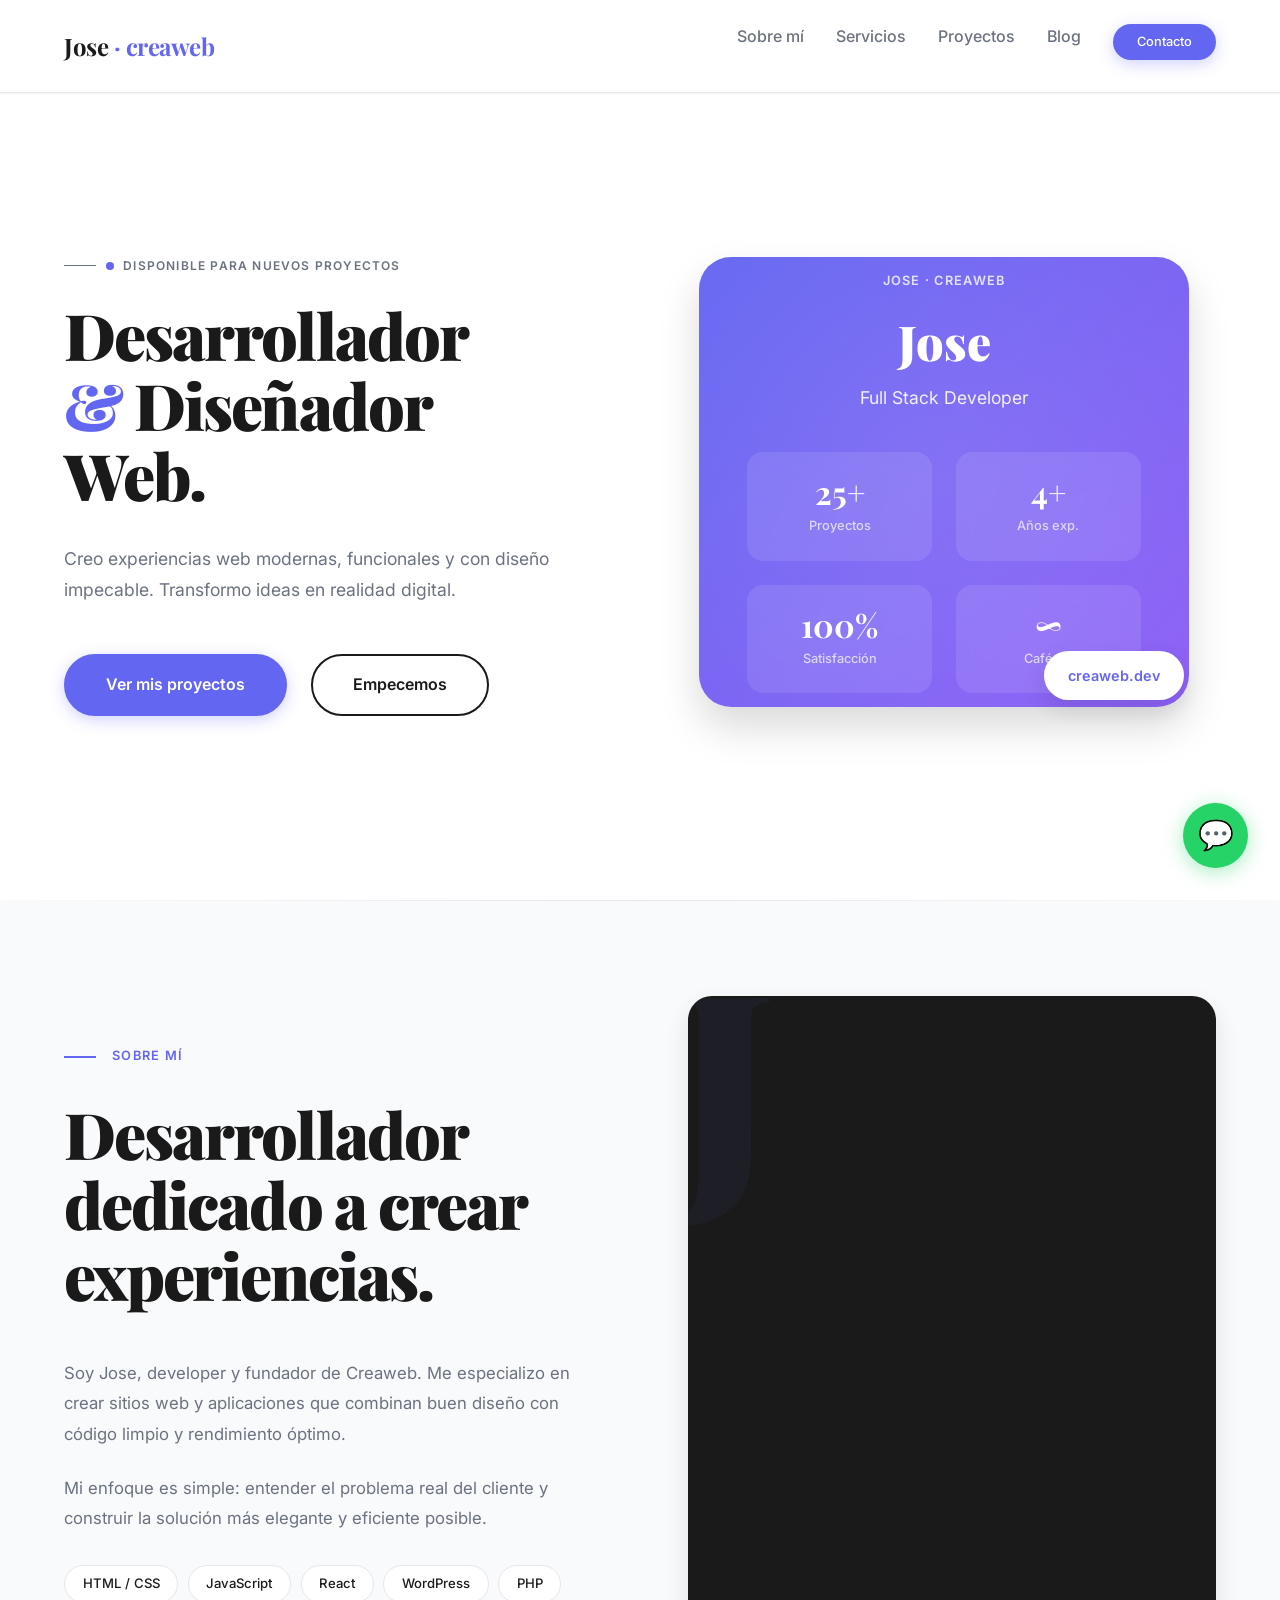
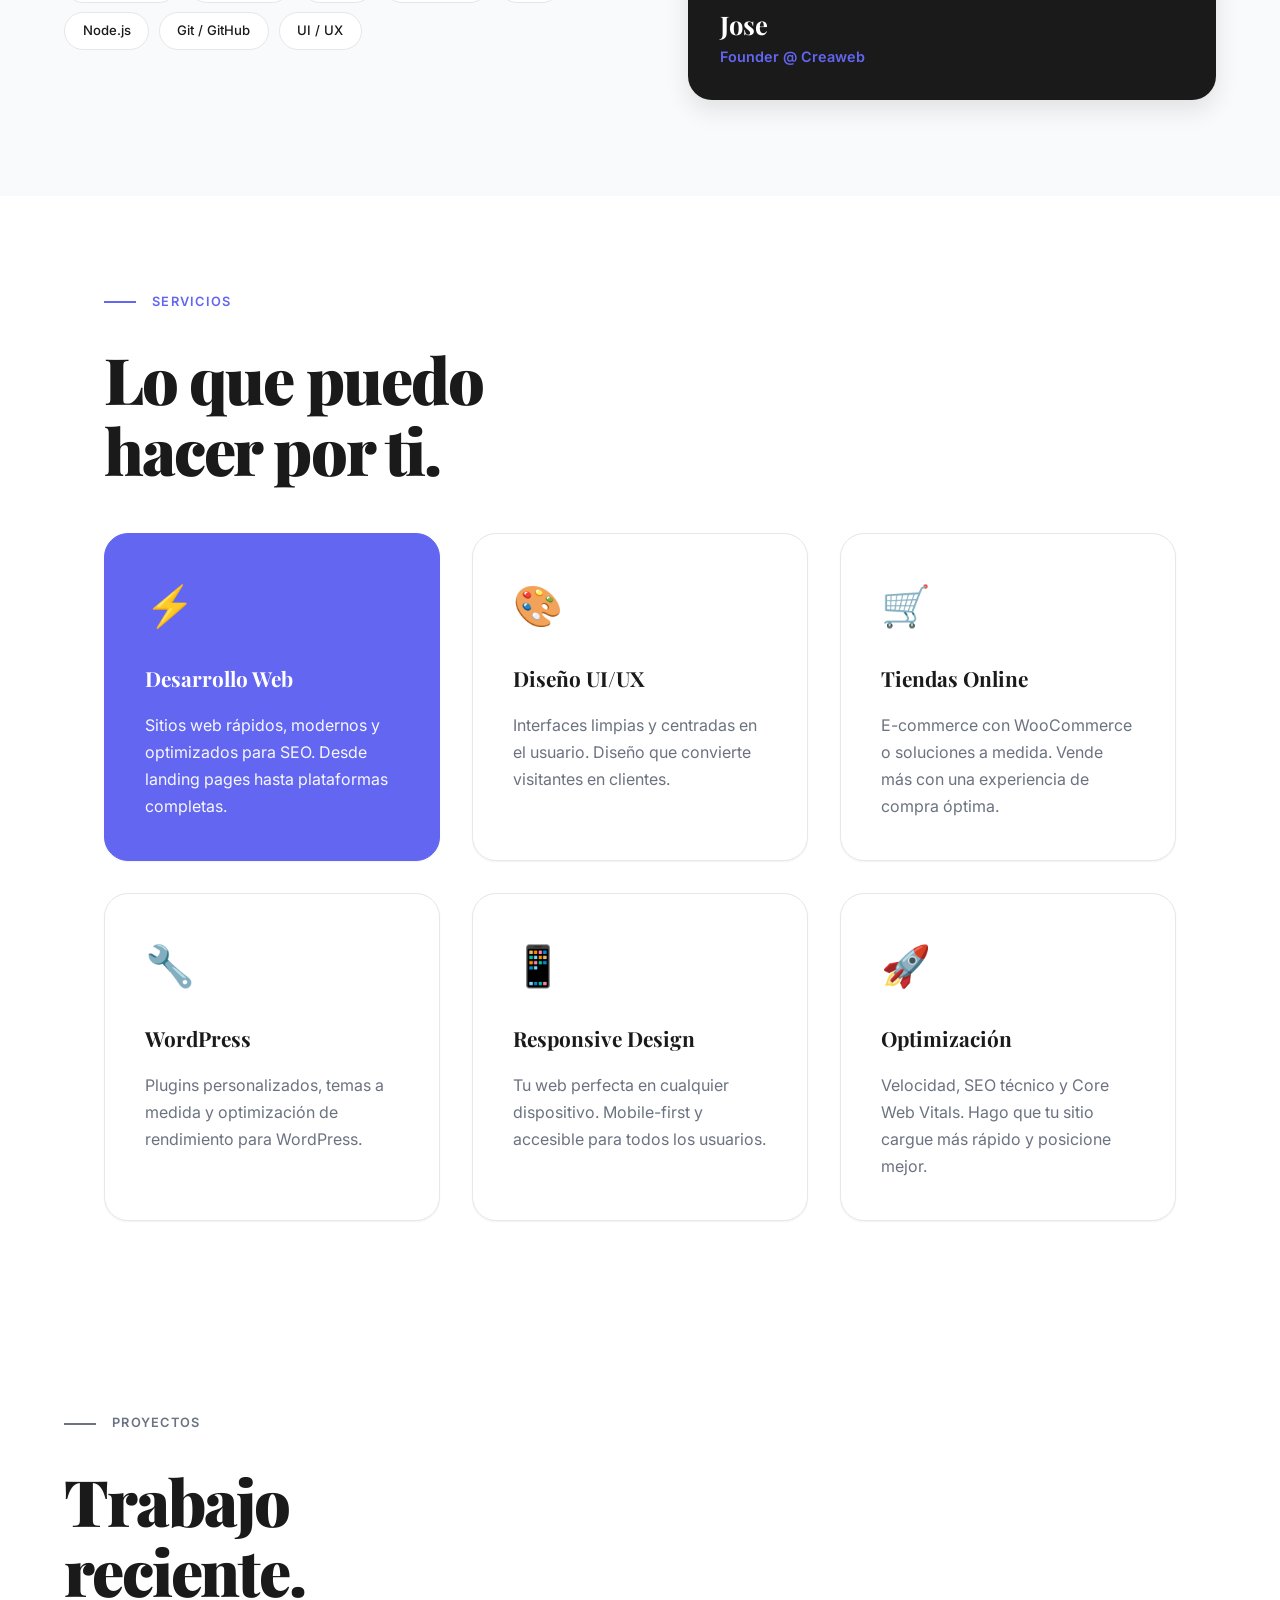
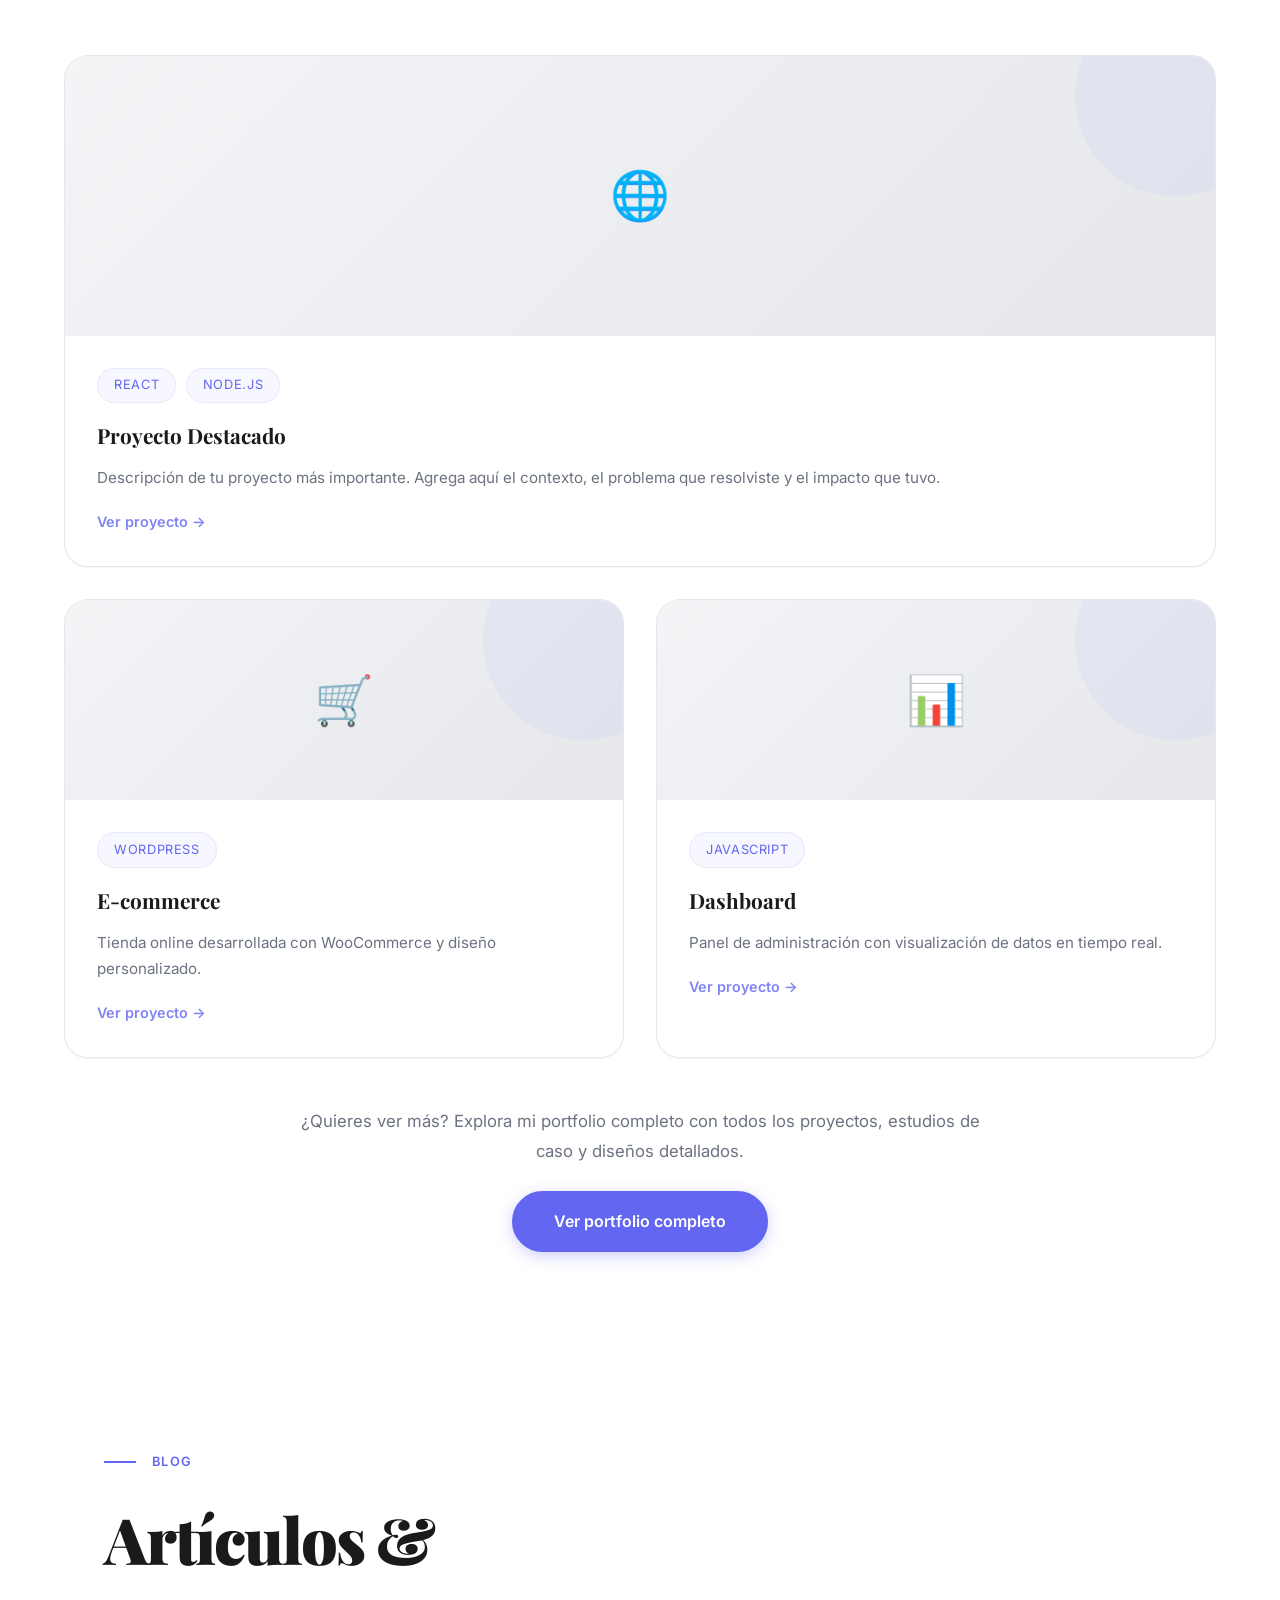
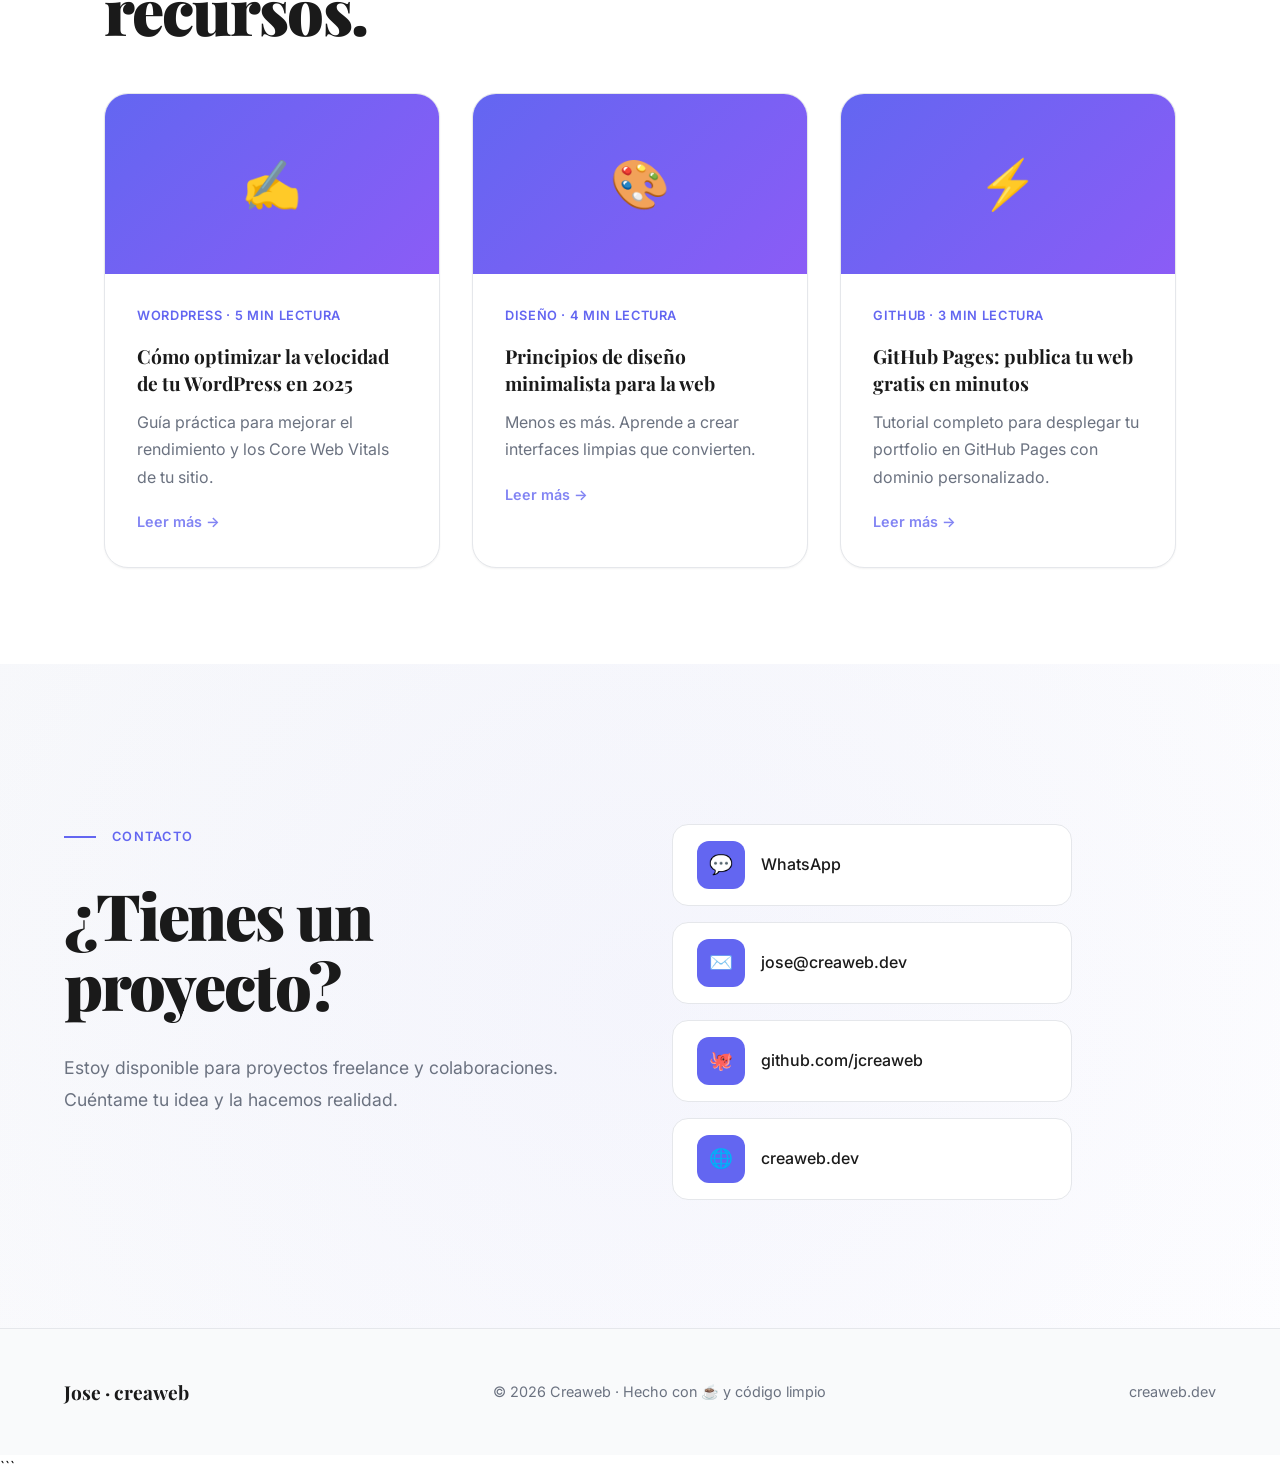
==== commit c0bc0f92: "se mejroa la seccion de contacto" ====
--- a/index.html
+++ b/index.html
@@ -999,18 +999,37 @@
     }
 
     /* ── CONTACT ── */
-    #contacto {
-      background: var(--card);
-      display: flex;
-      flex-direction: column;
+    .contact-section {
+      background: linear-gradient(135deg, var(--card), var(--bg));
+      padding: 8rem 4rem;
+      position: relative;
+      overflow: hidden;
+    }
+
+    .contact-section::before {
+      content: '';
+      position: absolute;
+      top: -50%; right: -50%;
+      width: 200%; height: 200%;
+      background: radial-gradient(circle, rgba(99,102,241,0.05) 0%, transparent 70%);
+      animation: rotate 20s linear infinite;
+      pointer-events: none;
+    }
+
+    .contact-container {
+      max-width: 1200px;
+      margin: 0 auto;
+      display: grid;
+      grid-template-columns: 1fr 1fr;
+      gap: 4rem;
       align-items: center;
-      justify-content: center;
-      text-align: center;
-      padding: 8rem 4rem;
-      position: relative;
-    }
-
-    .contact-info { max-width: 700px; }
+    }
+
+    .contact-info {
+      max-width: 500px;
+      position: relative;
+    }
+
     .contact-info h2 { margin-bottom: 2rem; }
 
     .contact-info p {
@@ -1021,14 +1040,64 @@
       max-width: 600px;
     }
 
+    .contact-form-container {
+      background: white;
+      border-radius: 1.5rem;
+      padding: 3rem;
+      box-shadow: var(--shadow-xl);
+      border: 1px solid var(--border);
+      transition: all 0.4s var(--ease-out-back);
+    }
+
+    .contact-form-container:hover {
+      transform: translateY(-5px);
+      box-shadow: 0 20px 50px rgba(0,0,0,0.15);
+    }
+
+    .contact-form {
+      display: flex;
+      flex-direction: column;
+      gap: 1.5rem;
+    }
+
+    .form-group {
+      display: flex;
+      flex-direction: column;
+      gap: 0.5rem;
+    }
+
+    .form-group label {
+      font-size: 0.9rem;
+      color: var(--muted);
+      font-weight: 500;
+    }
+
+    .form-group input,
+    .form-group textarea {
+      padding: 1rem;
+      border: 1px solid var(--border);
+      border-radius: 0.75rem;
+      font-family: 'Inter', sans-serif;
+      font-size: 1rem;
+      transition: all 0.3s ease;
+      background: var(--bg);
+    }
+
+    .form-group input:focus,
+    .form-group textarea:focus {
+      outline: none;
+      border-color: var(--accent);
+      box-shadow: 0 0 0 3px rgba(99,102,241,0.15);
+    }
+
     .contact-links {
       display: flex;
       flex-direction: column;
       gap: 1rem;
-      align-items: center;
+      align-items: flex-start;
       width: 100%;
       max-width: 400px;
-      margin: 0 auto;
+      margin-top: 2rem;
     }
 
     .contact-link {
@@ -1080,6 +1149,35 @@
     }
 
     .contact-link:hover .contact-link-text { color: white; }
+
+    @media (max-width: 900px) {
+      .contact-container {
+        grid-template-columns: 1fr;
+        gap: 3rem;
+      }
+
+      .contact-form-container {
+        width: 100%;
+        max-width: 600px;
+        margin: 0 auto;
+      }
+
+      .contact-links {
+        align-items: center;
+        max-width: 400px;
+        margin: 0 auto;
+      }
+    }
+
+    @media (max-width: 600px) {
+      .contact-section {
+        padding: 5rem 2rem;
+      }
+
+      .contact-form-container {
+        padding: 2rem;
+      }
+    }
 
     /* ── FOOTER ── */
     footer {
@@ -1459,12 +1557,16 @@
   </section>
 
   <!-- CONTACTO -->
-  <section id="contacto">
-    <div class="contact-info reveal">
-      <div class="section-label">Contacto</div>
-      <h2>¿Tienes un<br>proyecto?</h2>
-      <p>Estoy disponible para proyectos freelance y colaboraciones. Cuéntame tu idea y la hacemos realidad.</p>
-      <div class="contact-links">
+  <section id="contacto" class="contact-section">
+    <div class="contact-container">
+      <div class="contact-info reveal">
+        <div class="section-label">Contacto</div>
+        <h2>¿Tienes un<br>proyecto?</h2>
+        <p>Estoy disponible para proyectos freelance y colaboraciones. Cuéntame tu idea y la hacemos realidad.</p>
+      </div>
+
+
+      <div class="contact-links reveal reveal-delay-2">
         <a href="https://wa.me/51925476258" class="contact-link" target="_blank" rel="noopener">
           <div class="contact-link-icon">💬</div>
           <span class="contact-link-text">WhatsApp</span>
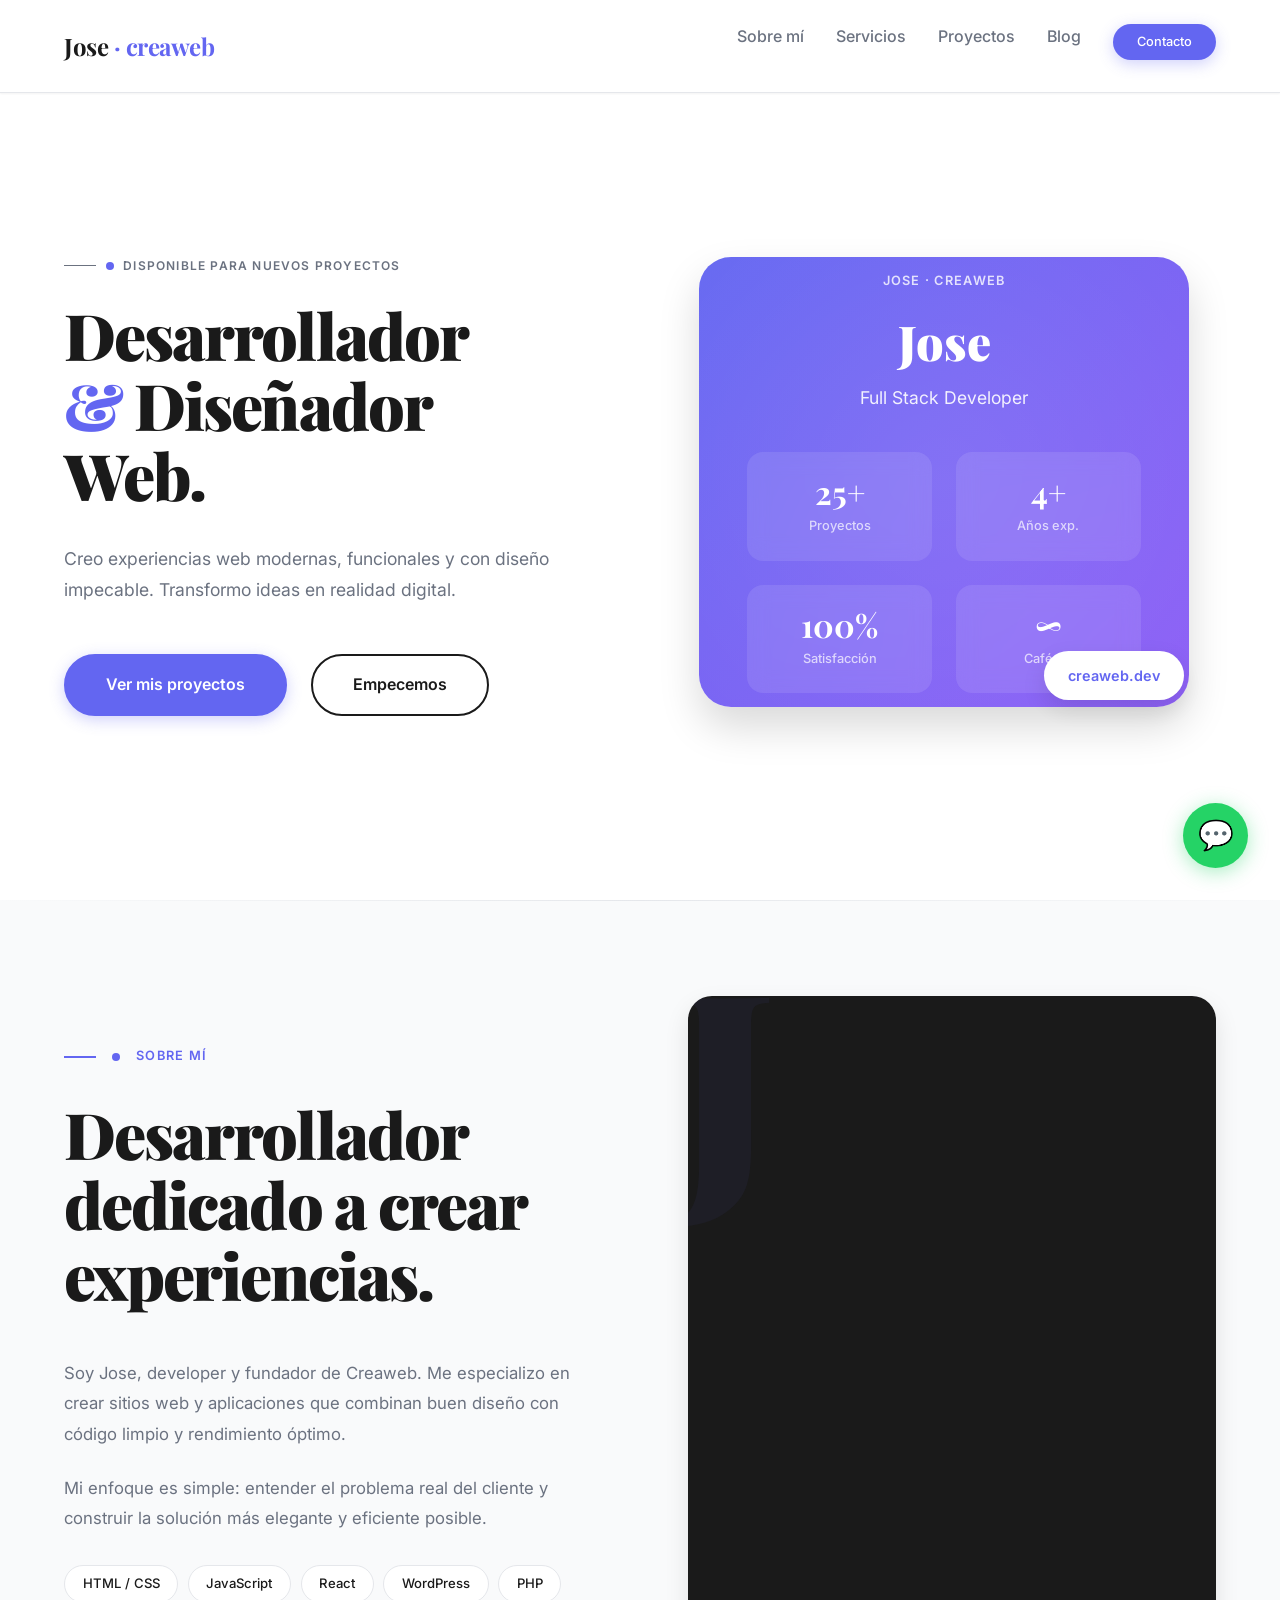
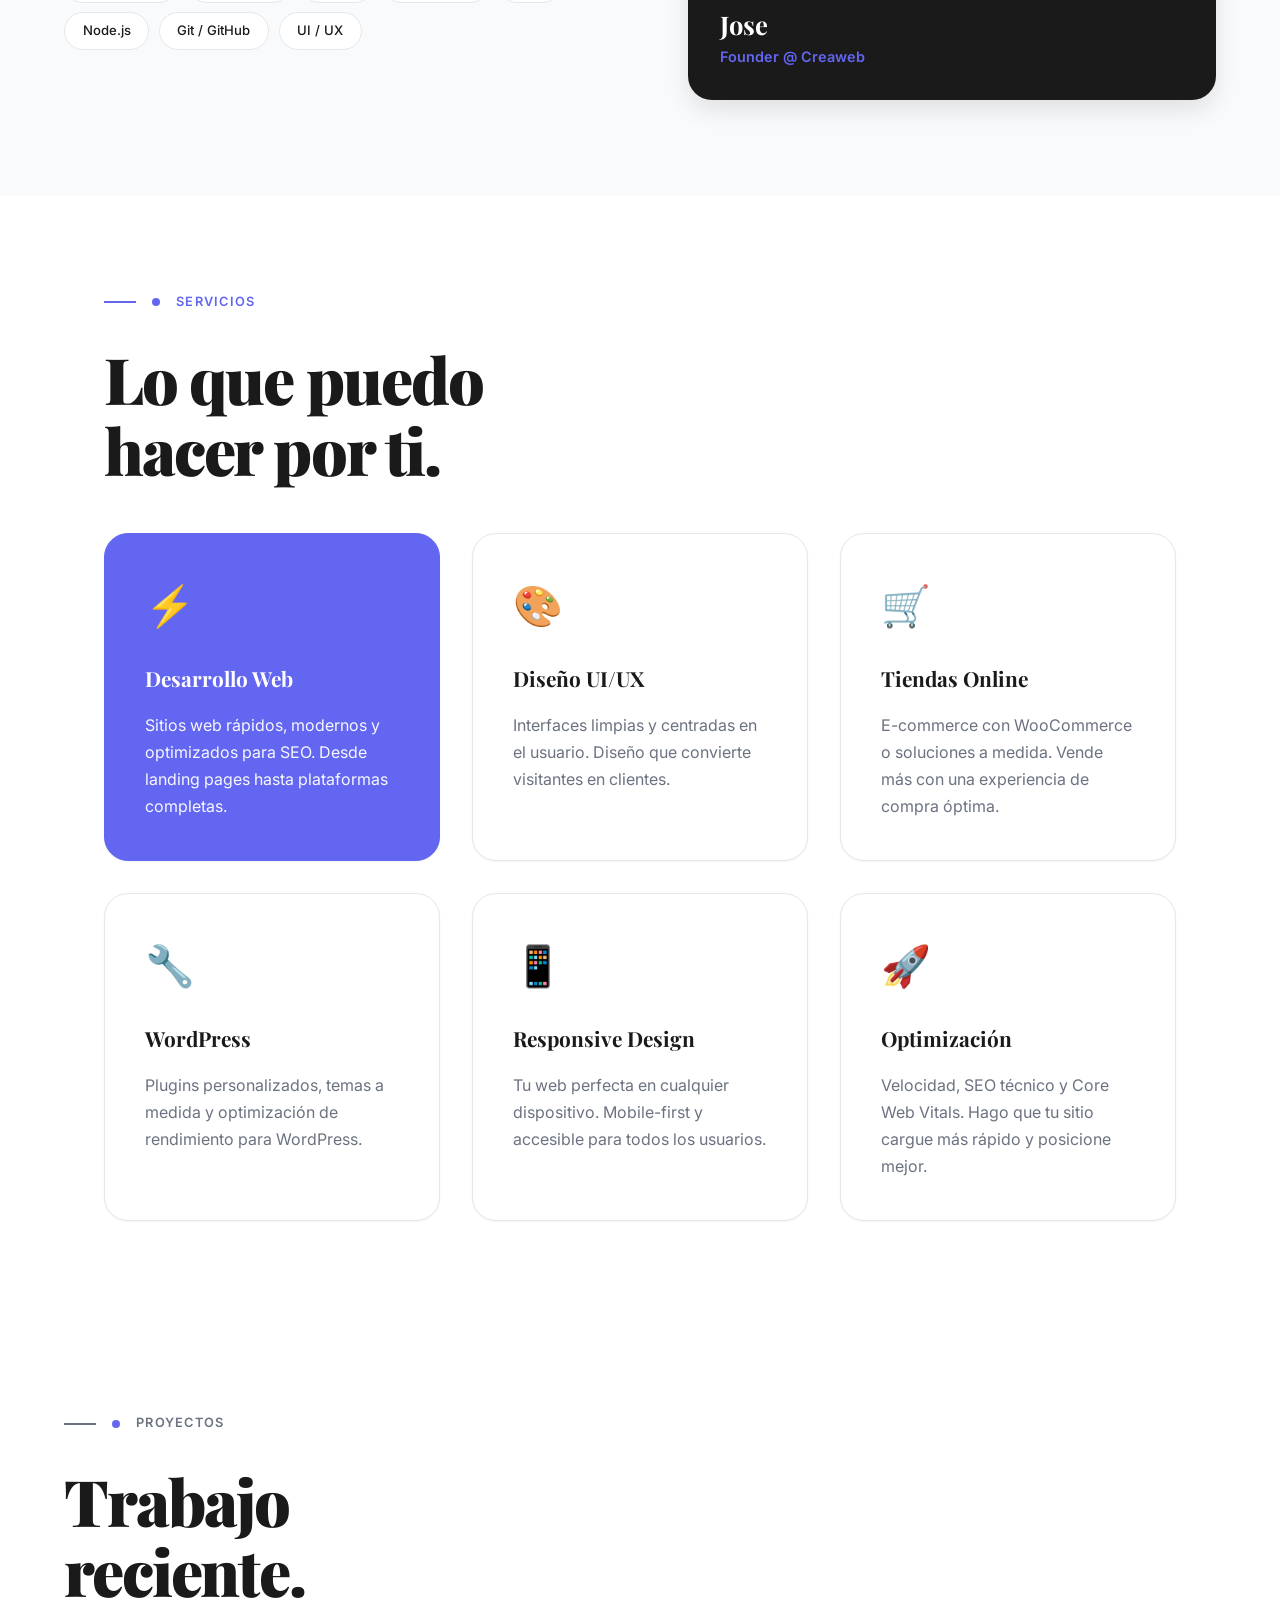
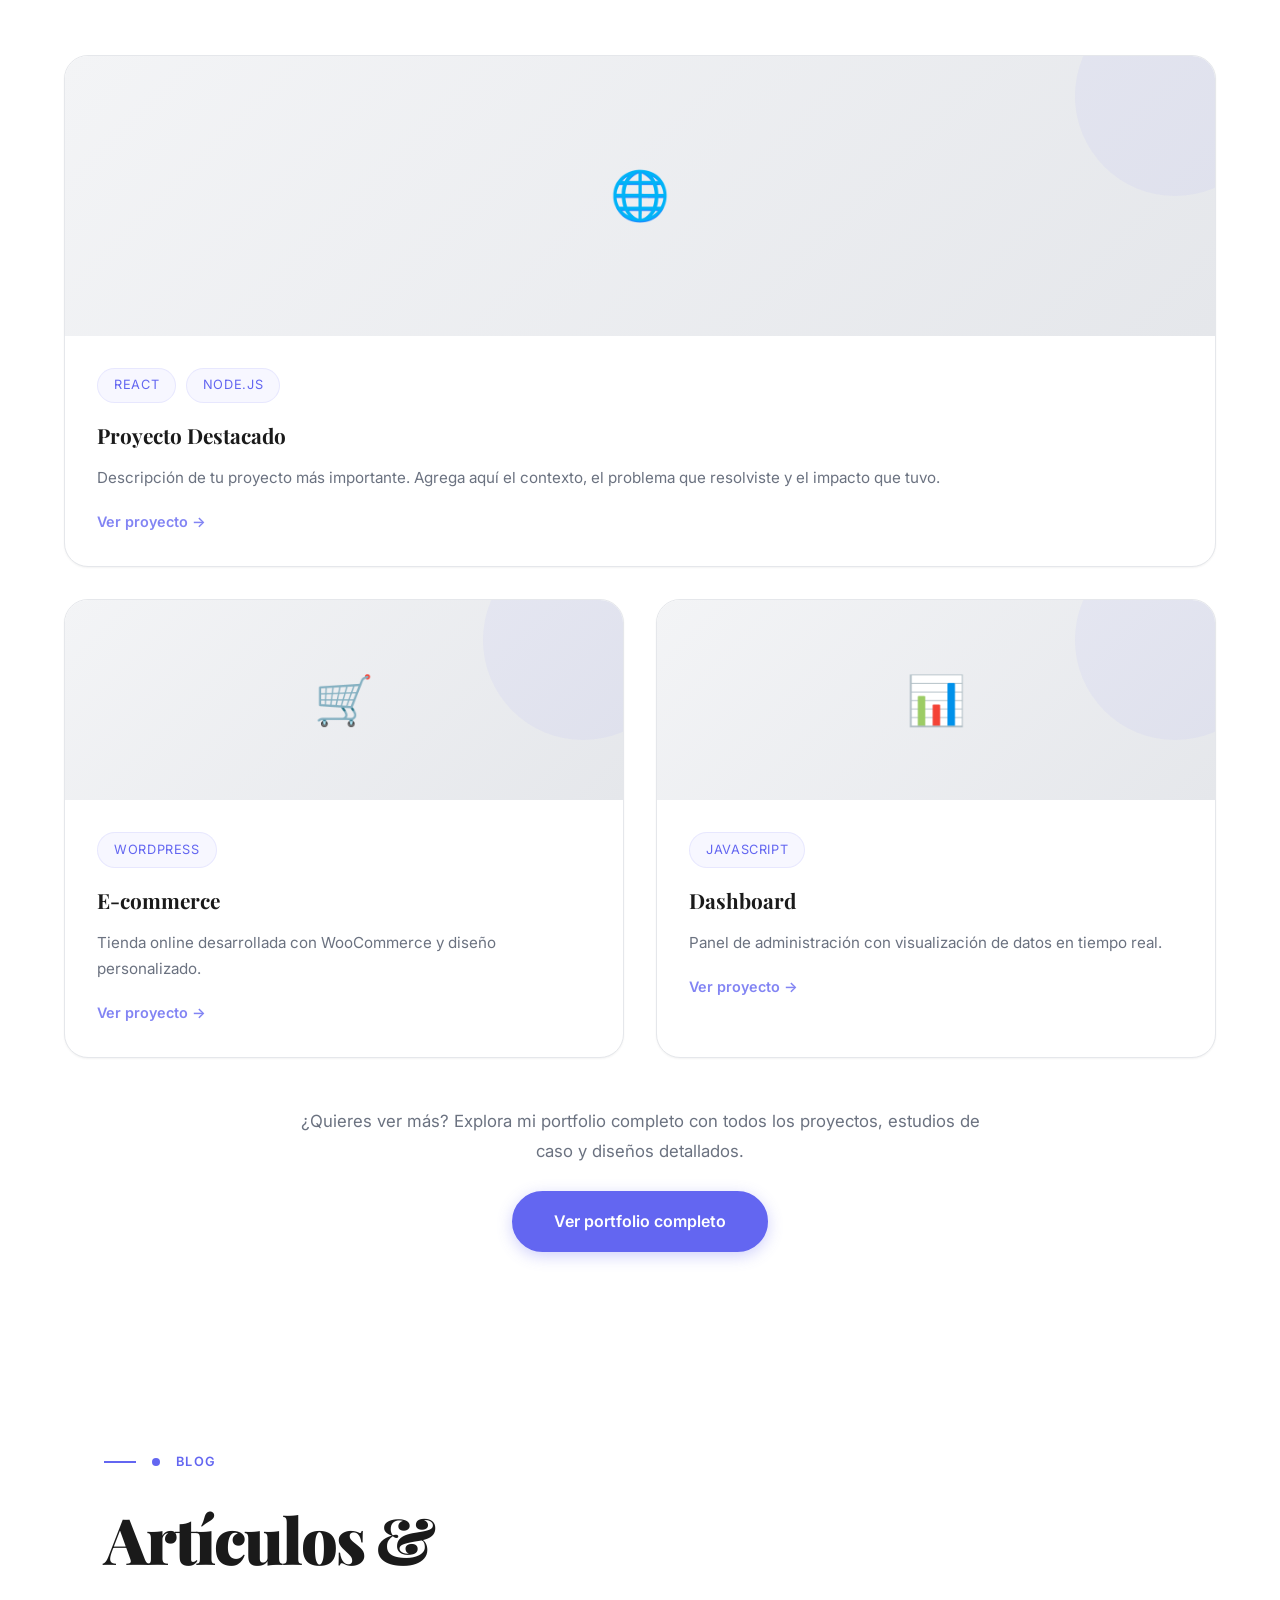
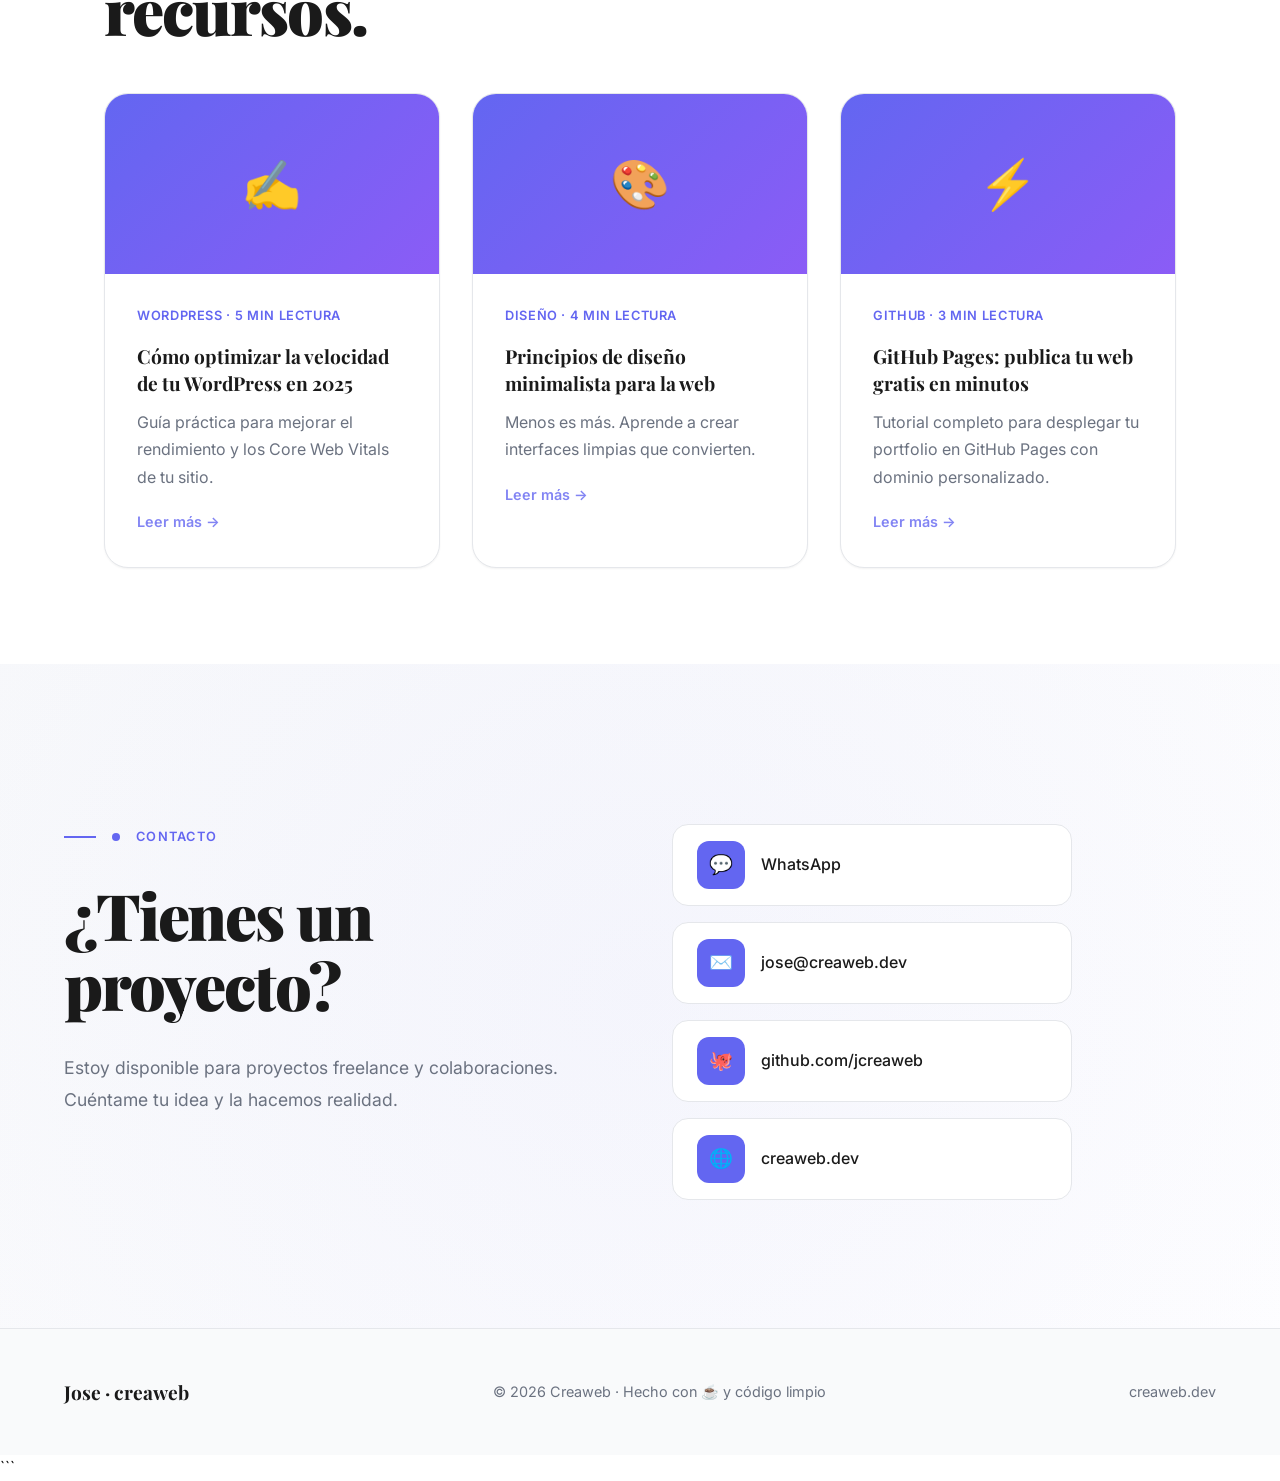
==== commit 51ba28ca: "se mejora el diseño de las secciones" ====
--- a/index.html
+++ b/index.html
@@ -212,7 +212,7 @@
 
     .hero-tag:hover::before { width: 3rem; }
 
-    .hero-tag .dot {
+    .dot {
       width: 8px;
       height: 8px;
       background: var(--accent);
@@ -1408,7 +1408,7 @@
   <!-- SOBRE MÍ -->
   <section id="sobre-mi">
     <div class="about-text reveal">
-      <div class="section-label">Sobre mí</div>
+      <div class="section-label"><span class="dot"></span> Sobre mí</div>
       <h2>Desarrollador<br>dedicado a crear<br>experiencias.</h2>
       <p>
         Soy Jose, developer y fundador de Creaweb. Me especializo en crear sitios web y aplicaciones que combinan buen diseño con código limpio y rendimiento óptimo.
@@ -1437,7 +1437,7 @@
 
   <!-- SERVICIOS -->
   <section id="servicios">
-    <div class="section-label reveal">Servicios</div>
+    <div class="section-label reveal"><span class="dot"></span> Servicios</div>
     <h2 class="reveal reveal-delay-1">Lo que puedo<br>hacer por ti.</h2>
     <div class="services-grid">
       <div class="service-card reveal reveal-delay-1">
@@ -1476,7 +1476,7 @@
   <!-- PROYECTOS -->
   <!-- FIX: projects-footer movido al final del grid, no antes -->
   <section id="proyectos">
-    <div class="section-label reveal">Proyectos</div>
+    <div class="section-label reveal"><span class="dot"></span> Proyectos</div>
     <h2 class="reveal reveal-delay-1">Trabajo<br>reciente.</h2>
     <div class="projects-grid">
       <a href="portfolio/proyecto1/" class="project-card reveal reveal-delay-1" target="_blank" rel="noopener">
@@ -1523,7 +1523,7 @@
 
   <!-- BLOG -->
   <section id="blog">
-    <div class="section-label reveal">Blog</div>
+    <div class="section-label reveal"><span class="dot"></span> Blog</div>
     <h2 class="reveal reveal-delay-1">Artículos &amp;<br>recursos.</h2>
     <div class="blog-grid">
       <a href="#" class="blog-card reveal reveal-delay-1" target="_blank" rel="noopener">
@@ -1560,7 +1560,7 @@
   <section id="contacto" class="contact-section">
     <div class="contact-container">
       <div class="contact-info reveal">
-        <div class="section-label">Contacto</div>
+        <div class="section-label"><span class="dot"></span> Contacto</div>
         <h2>¿Tienes un<br>proyecto?</h2>
         <p>Estoy disponible para proyectos freelance y colaboraciones. Cuéntame tu idea y la hacemos realidad.</p>
       </div>
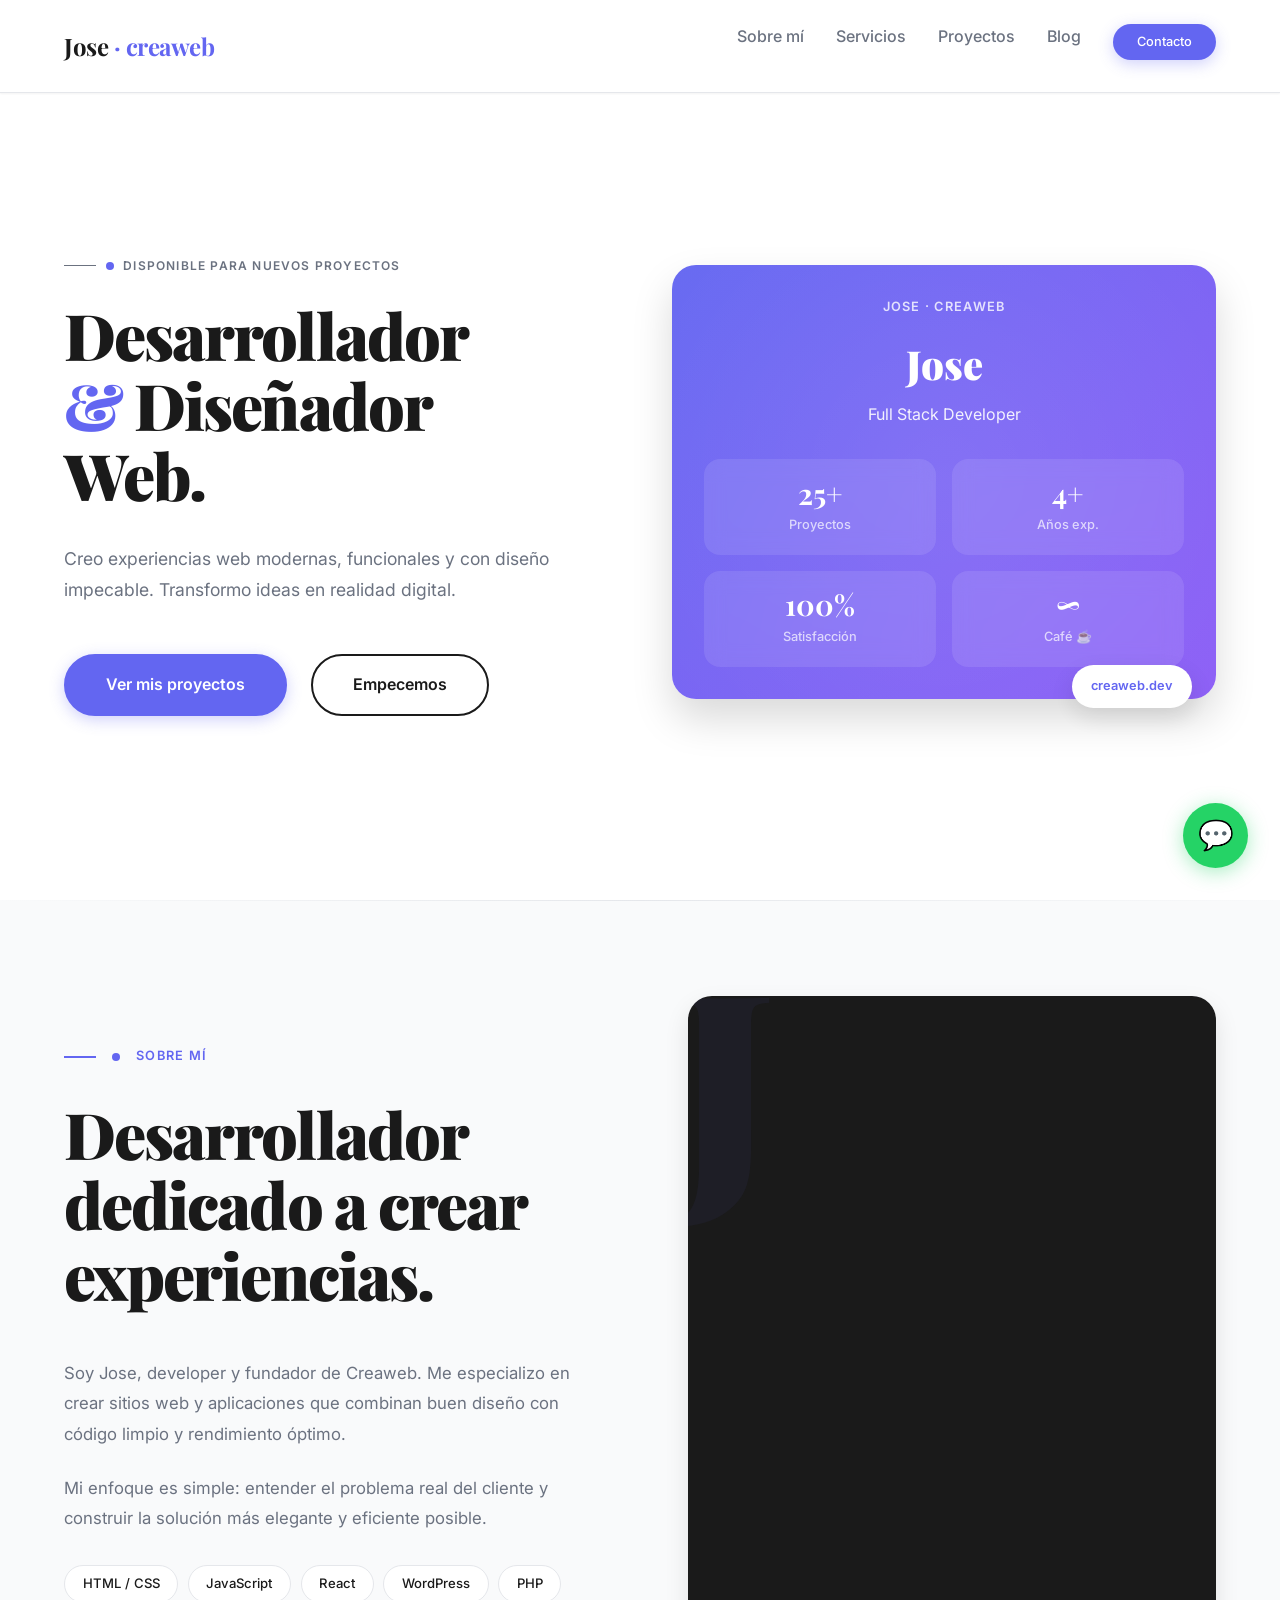
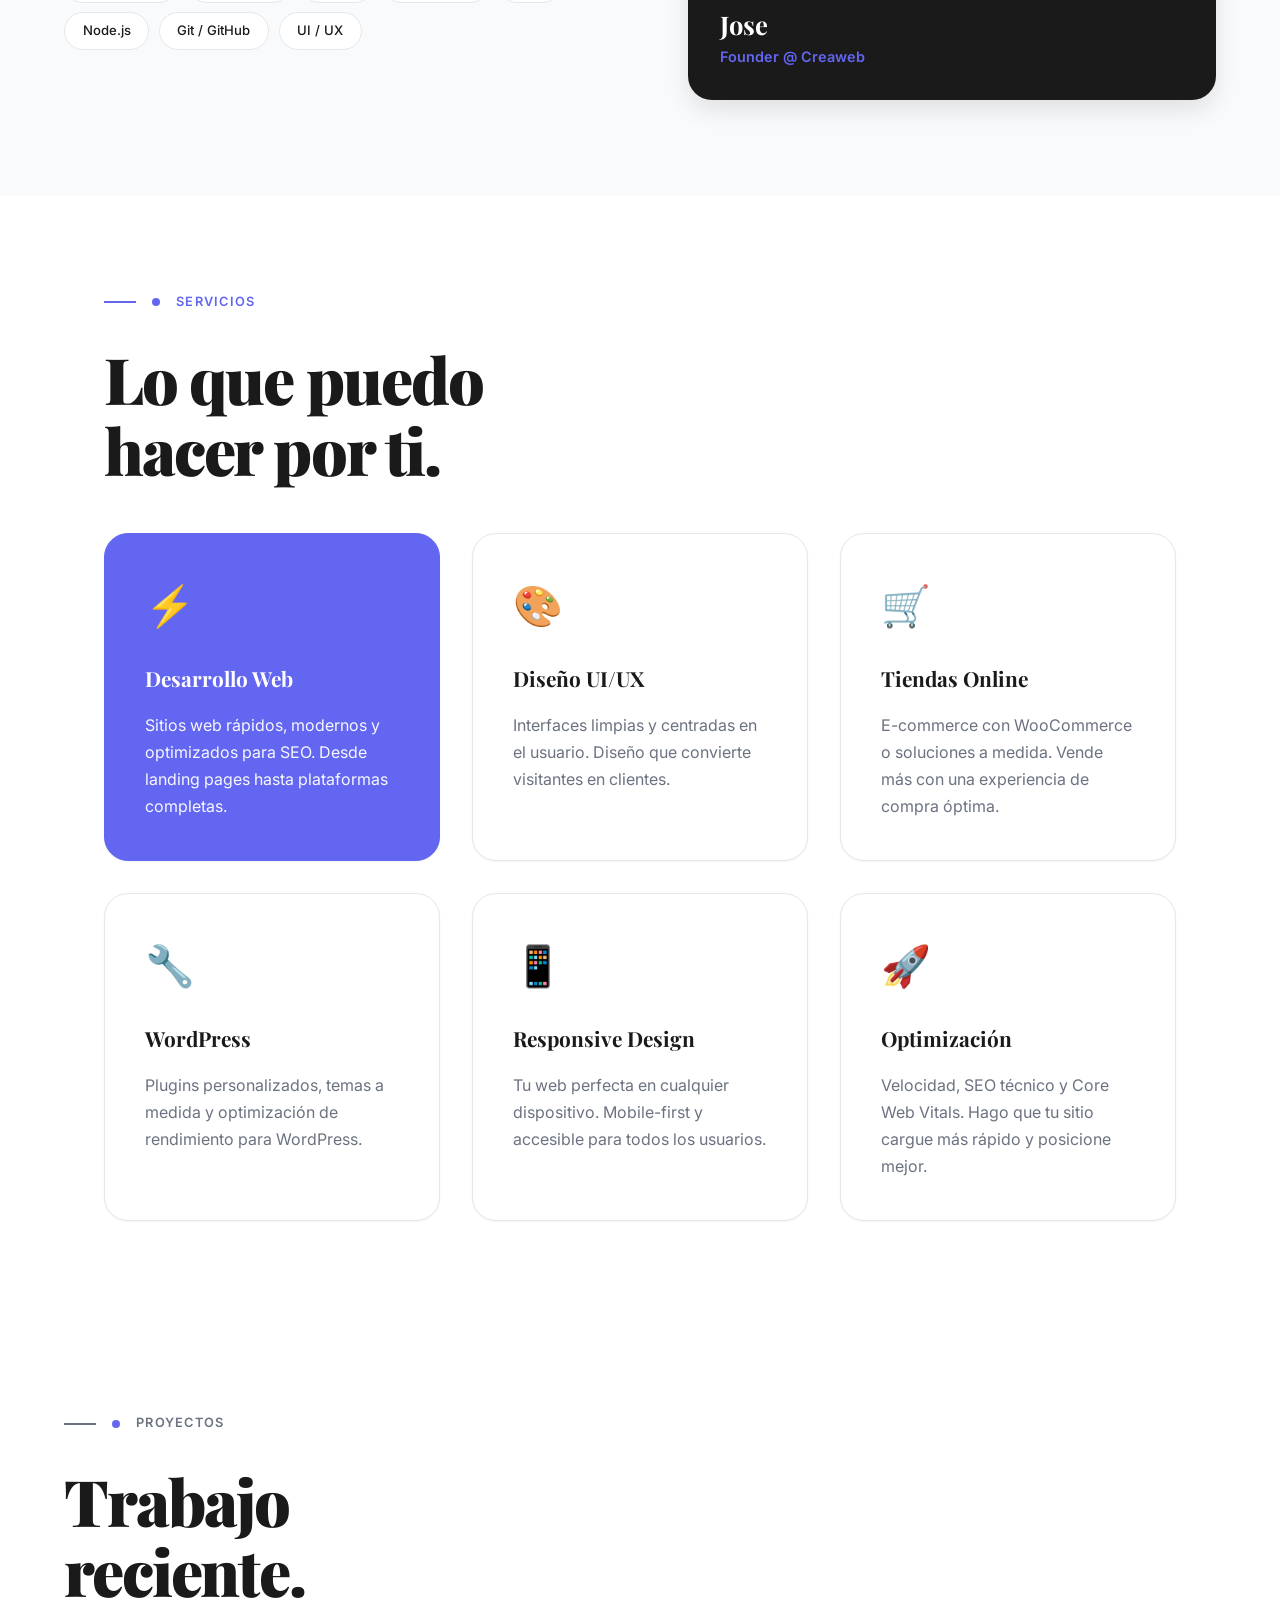
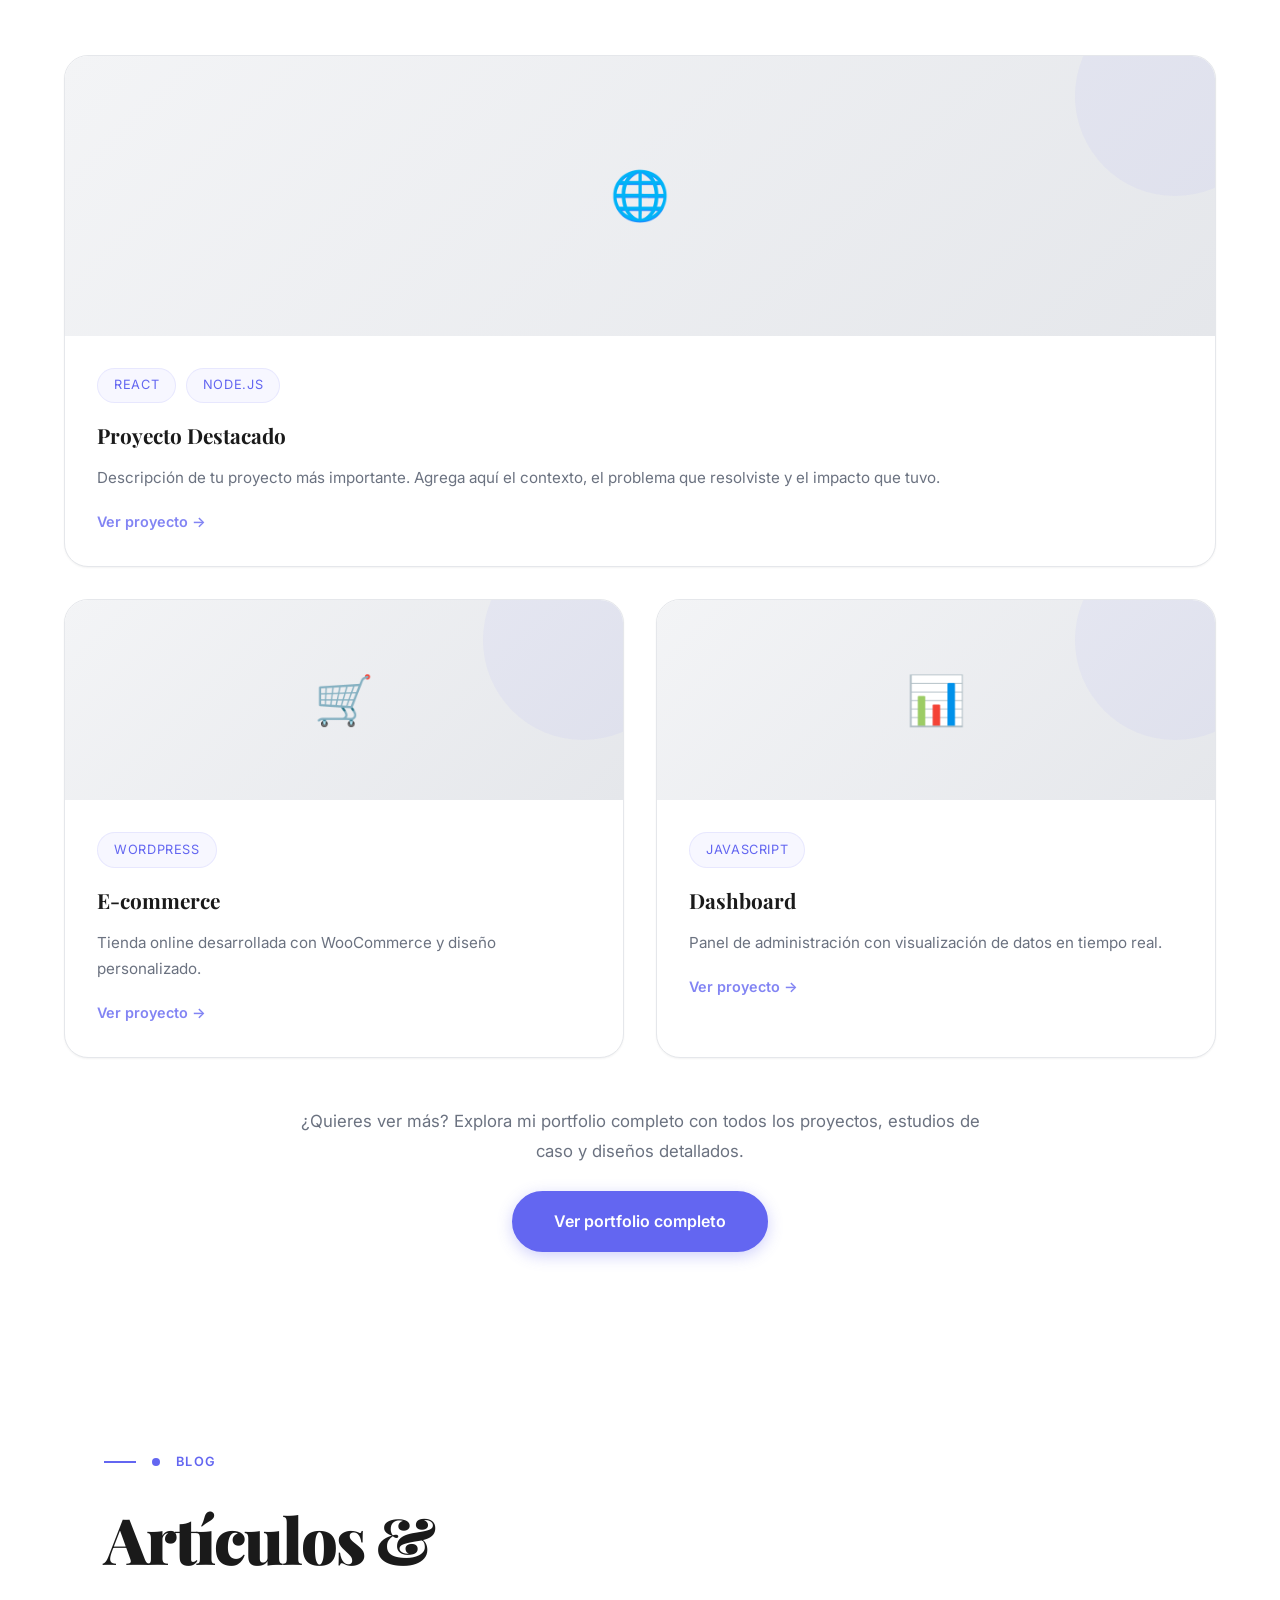
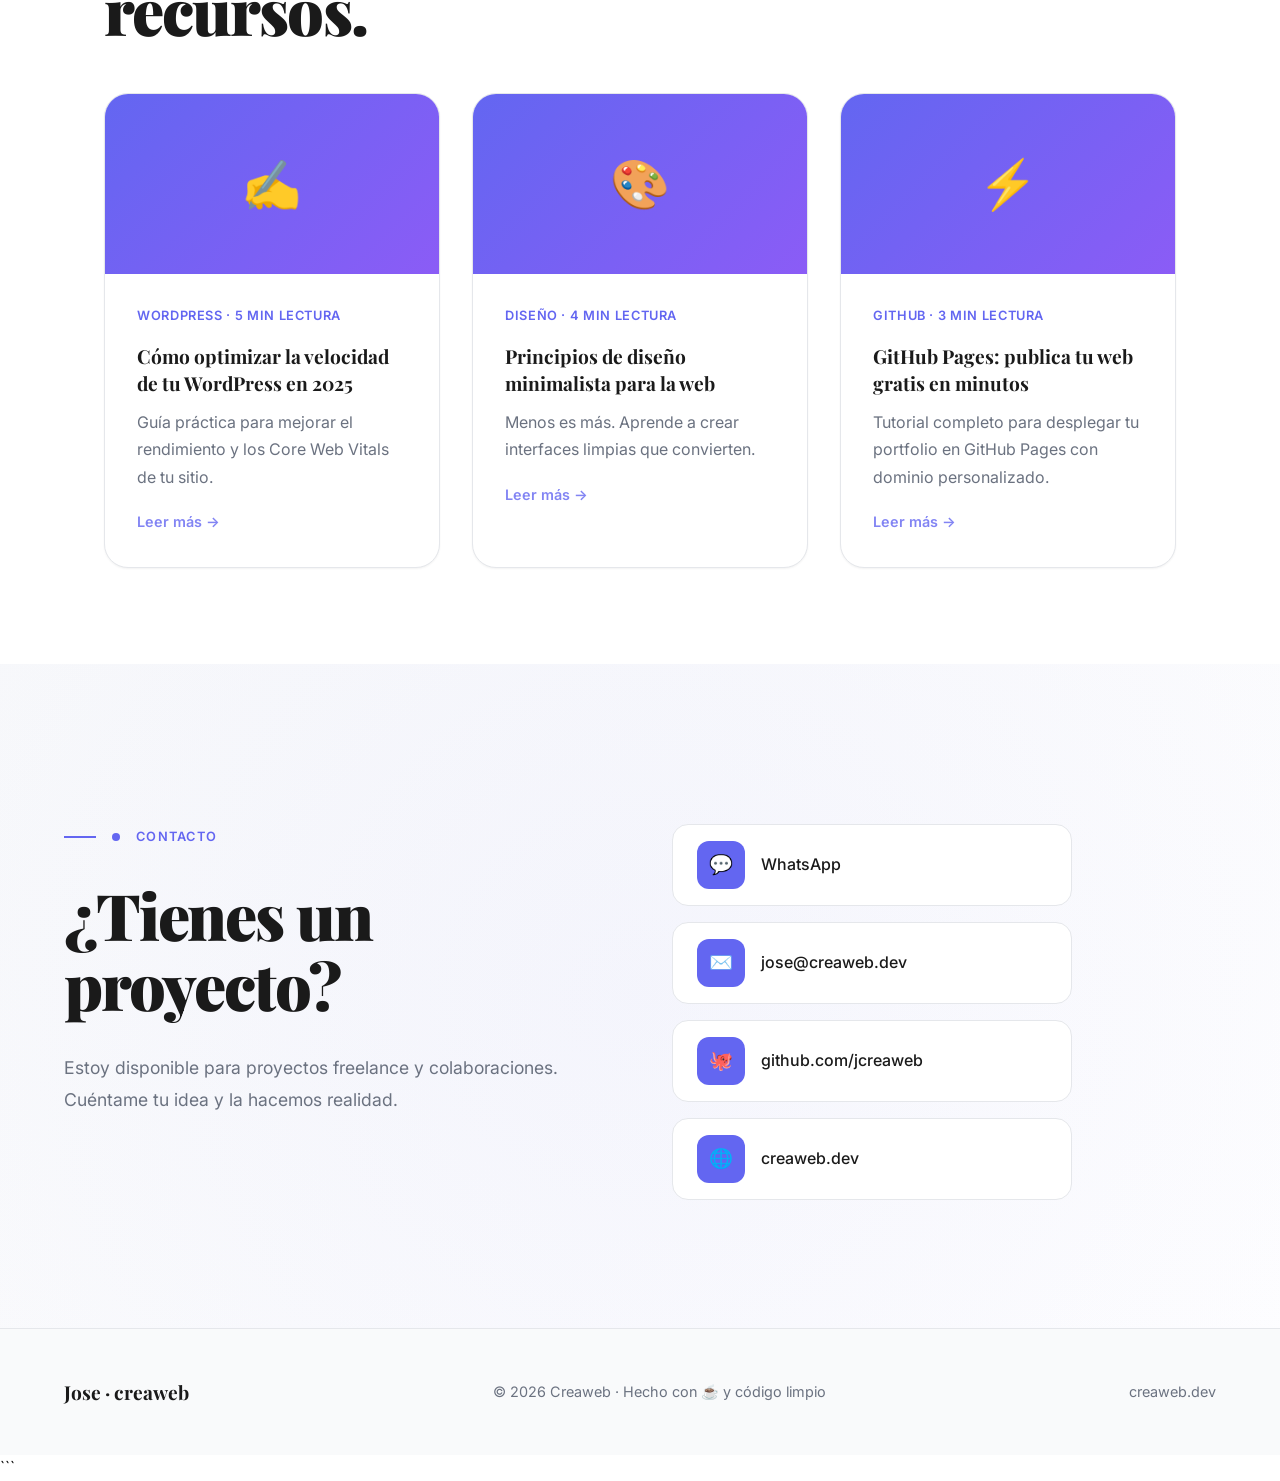
==== commit e480160f: "se mejora el diseño en el movil del card hero" ====
--- a/index.html
+++ b/index.html
@@ -376,9 +376,30 @@
       animation: rotate 20s linear infinite;
     }
 
-    @keyframes rotate {
-      0% { transform: rotate(0deg); }
-      100% { transform: rotate(360deg); }
+    .hero-card {
+      background: linear-gradient(135deg, var(--accent), var(--accent2));
+      color: white;
+      border-radius: 1.5rem;
+      padding: 2rem;
+      width: 100%;
+      height: auto;
+      display: flex;
+      flex-direction: column;
+      justify-content: center;
+      align-items: center;
+      text-align: center;
+      box-shadow: var(--shadow-xl);
+      position: relative;
+      overflow: hidden;
+    }
+
+    .hero-card::before {
+      content: '';
+      position: absolute;
+      top: -50%; right: -50%;
+      width: 200%; height: 200%;
+      background: radial-gradient(circle, rgba(255,255,255,0.1) 0%, transparent 70%);
+      animation: rotate 20s linear infinite;
     }
 
     .hero-card-label {
@@ -395,7 +416,7 @@
     .hero-card-name {
       font-family: 'Playfair Display', serif;
       font-weight: 900;
-      font-size: 3rem;
+      font-size: 2.5rem;
       line-height: 1.1;
       margin-bottom: 1rem;
       position: relative;
@@ -403,8 +424,8 @@
     }
 
     .hero-card-role {
-      font-size: 1.1rem;
-      margin-bottom: 2.5rem;
+      font-size: 1rem;
+      margin-bottom: 2rem;
       opacity: 0.9;
       position: relative;
       z-index: 1;
@@ -413,7 +434,7 @@
     .hero-stats {
       display: grid;
       grid-template-columns: 1fr 1fr;
-      gap: 1.5rem;
+      gap: 1rem;
       width: 100%;
       position: relative;
       z-index: 1;
@@ -422,7 +443,7 @@
     .stat-item {
       background: rgba(255,255,255,0.1);
       border-radius: 1rem;
-      padding: 1.5rem;
+      padding: 1.2rem;
       backdrop-filter: blur(10px);
       transition: all 0.4s var(--ease-out-back);
       cursor: pointer;
@@ -437,7 +458,7 @@
     .stat-num {
       font-family: 'Playfair Display', serif;
       font-weight: 700;
-      font-size: 2rem;
+      font-size: 1.8rem;
       color: white;
       line-height: 1;
       transition: transform 0.4s var(--ease-out-back);
@@ -458,14 +479,14 @@
 
     .hero-badge {
       position: absolute;
-      bottom: 2rem;
-      right: 2rem;
+      bottom: 1.5rem;
+      right: 1.5rem;
       background: white;
       color: var(--accent);
       border-radius: 2rem;
-      padding: 0.8rem 1.5rem;
+      padding: 0.7rem 1.2rem;
       font-weight: 600;
-      font-size: 0.9rem;
+      font-size: 0.8rem;
       box-shadow: var(--shadow-lg);
       transition: all 0.4s var(--ease-out-back);
       z-index: 10;
@@ -1286,8 +1307,8 @@
         gap: 3rem;
       }
 
-      .hero-visual { height: 400px; }
-      .hero-card { width: 100%; }
+      .hero-visual { height: 350px; }
+      .hero-card { width: 100%; padding: 1.5rem; }
 
       #sobre-mi {
         grid-template-columns: 1fr;
@@ -1345,6 +1366,10 @@
       .whatsapp-text { display: none; }
       .projects-footer { margin-top: 2rem; }
       .projects-footer-text { font-size: 1rem; }
+
+      .hero-card-name { font-size: 2rem; }
+      .hero-card-role { font-size: 0.9rem; margin-bottom: 1.5rem; }
+      .hero-badge { bottom: 1rem; right: 1rem; padding: 0.6rem 1rem; font-size: 0.7rem; }
     }
   </style>
 </head>
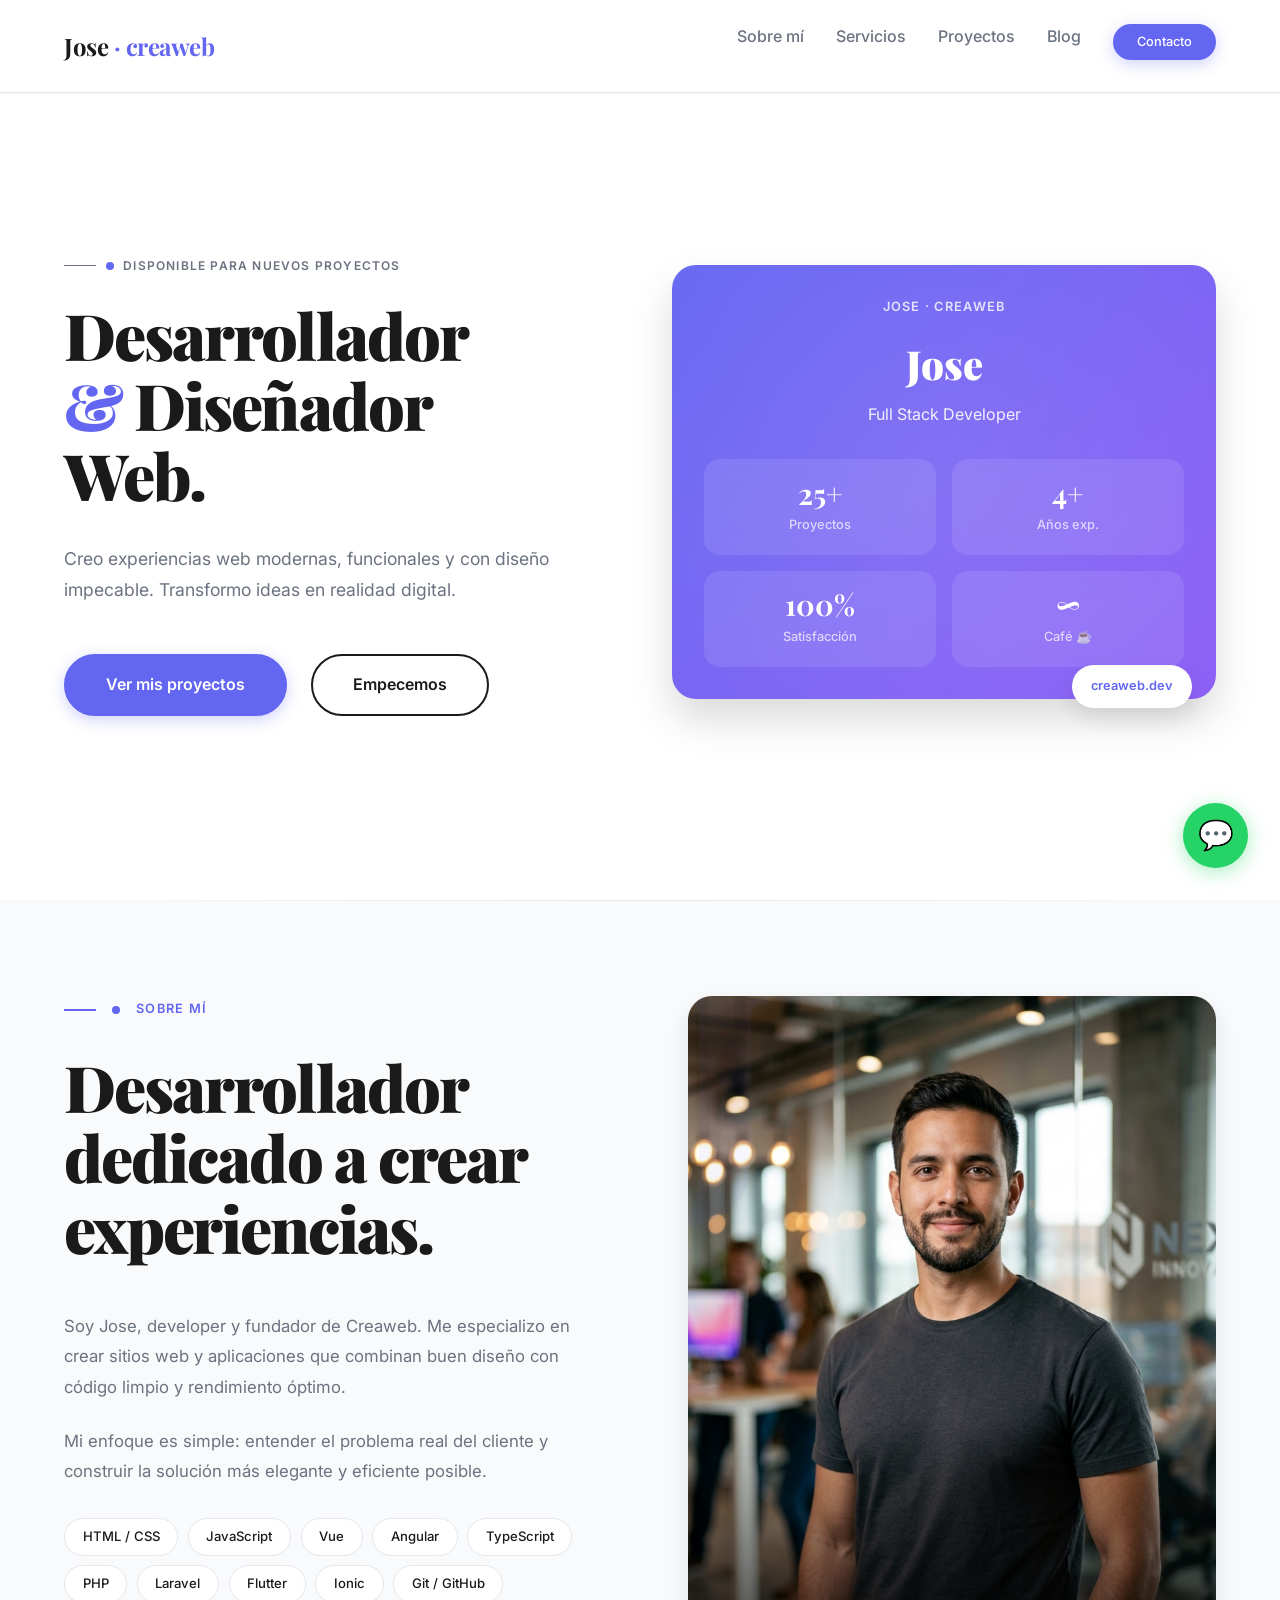
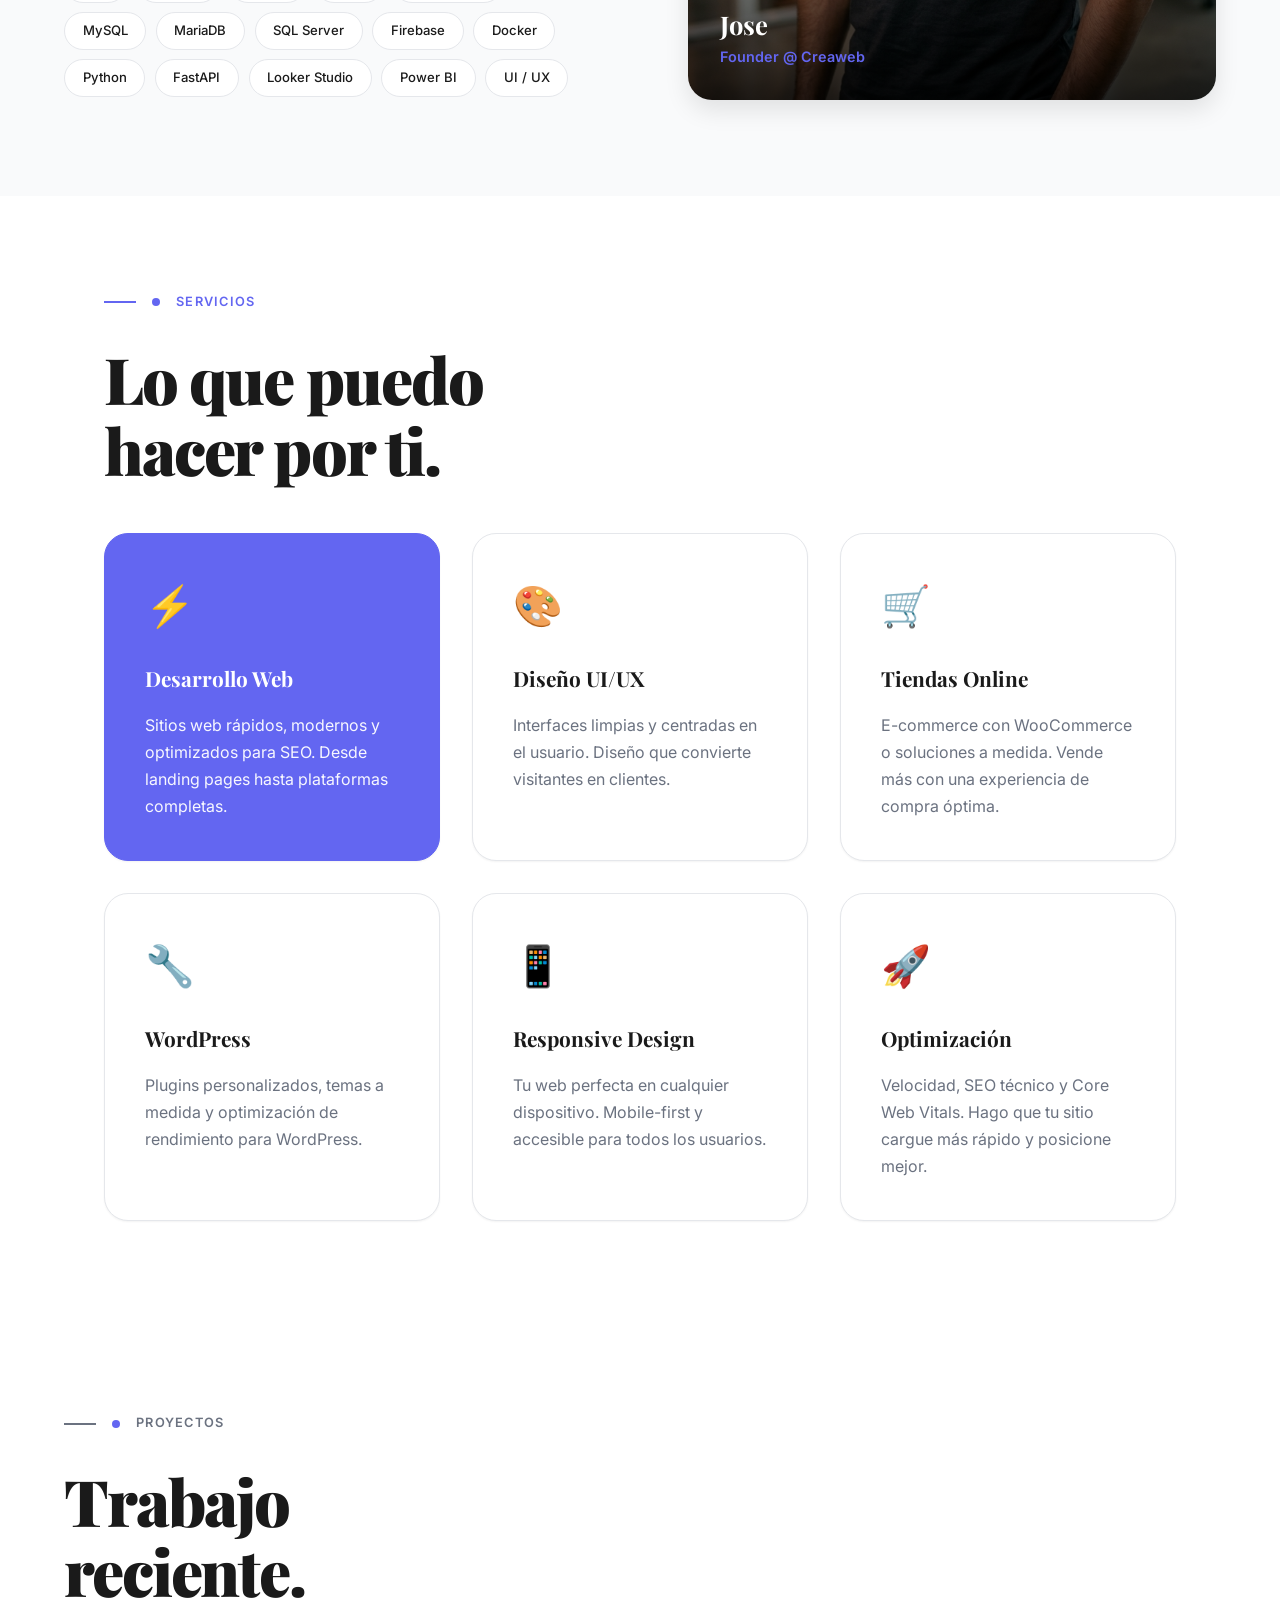
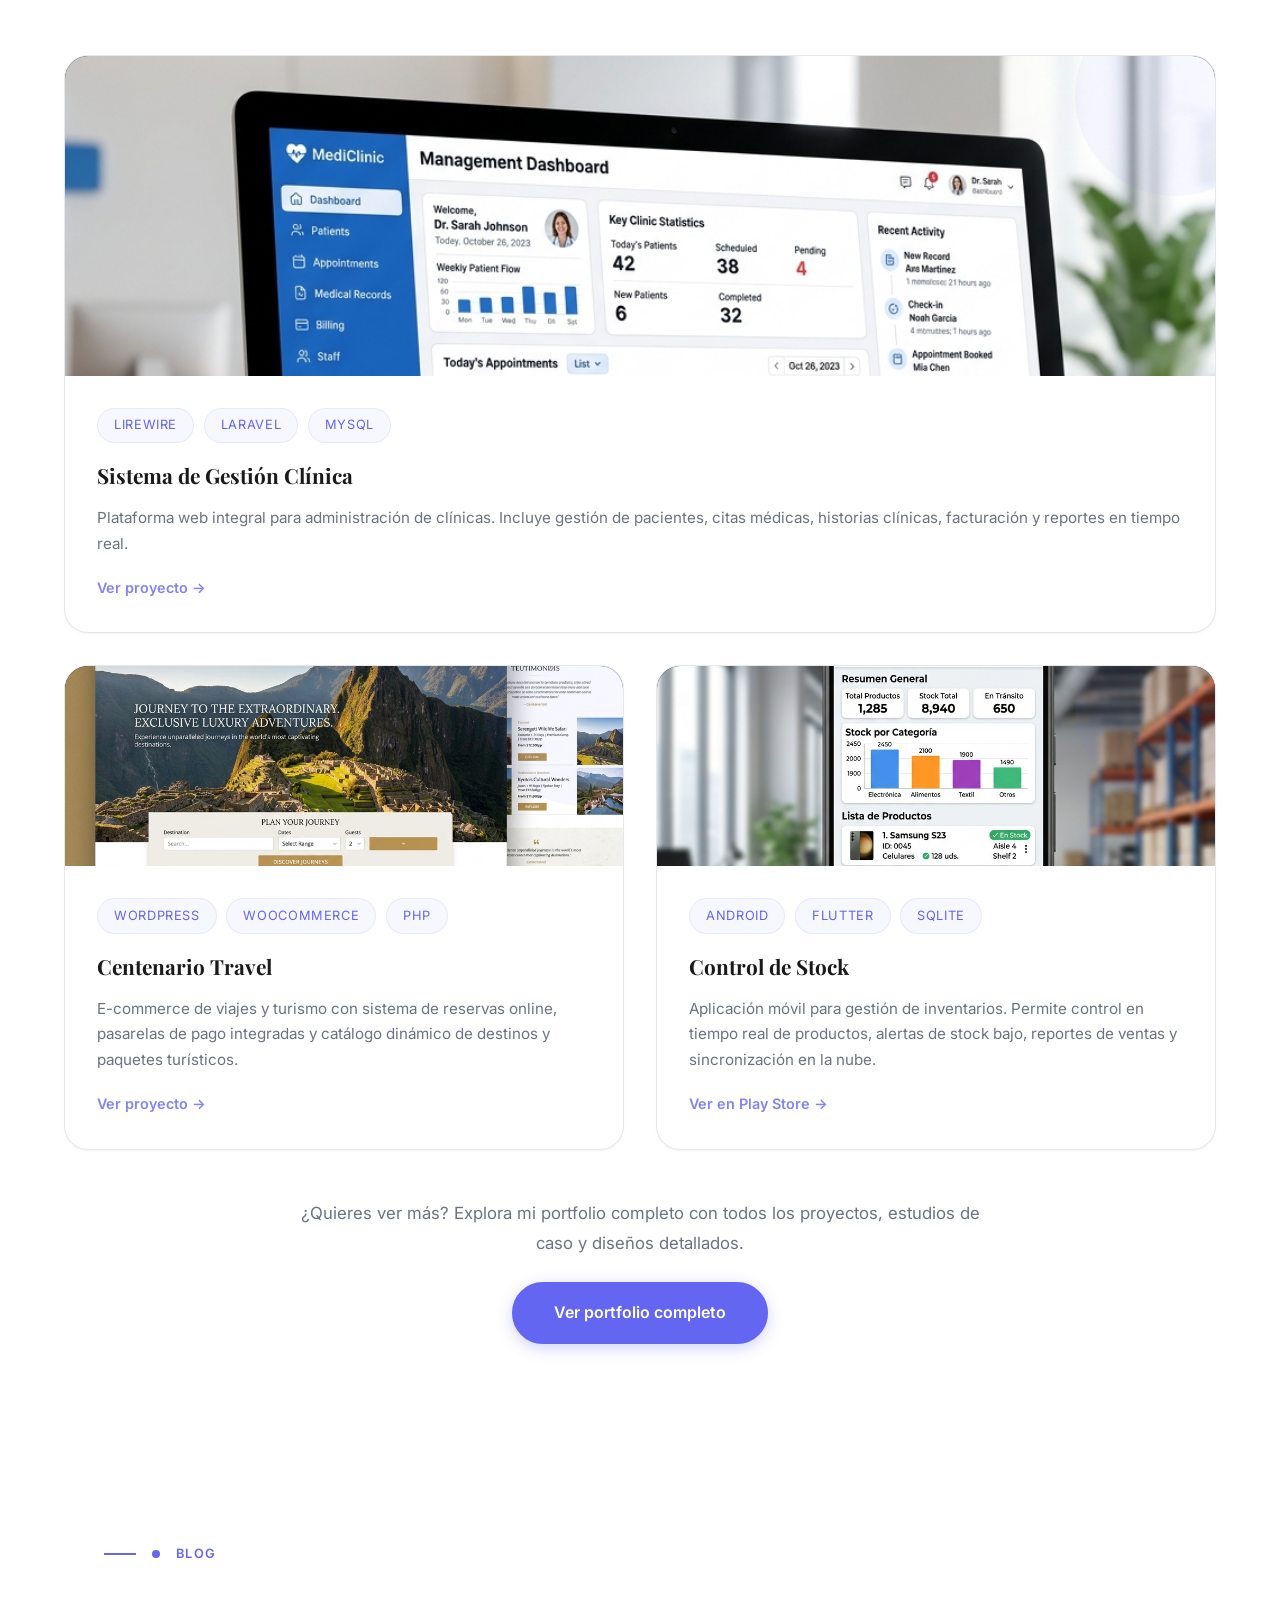
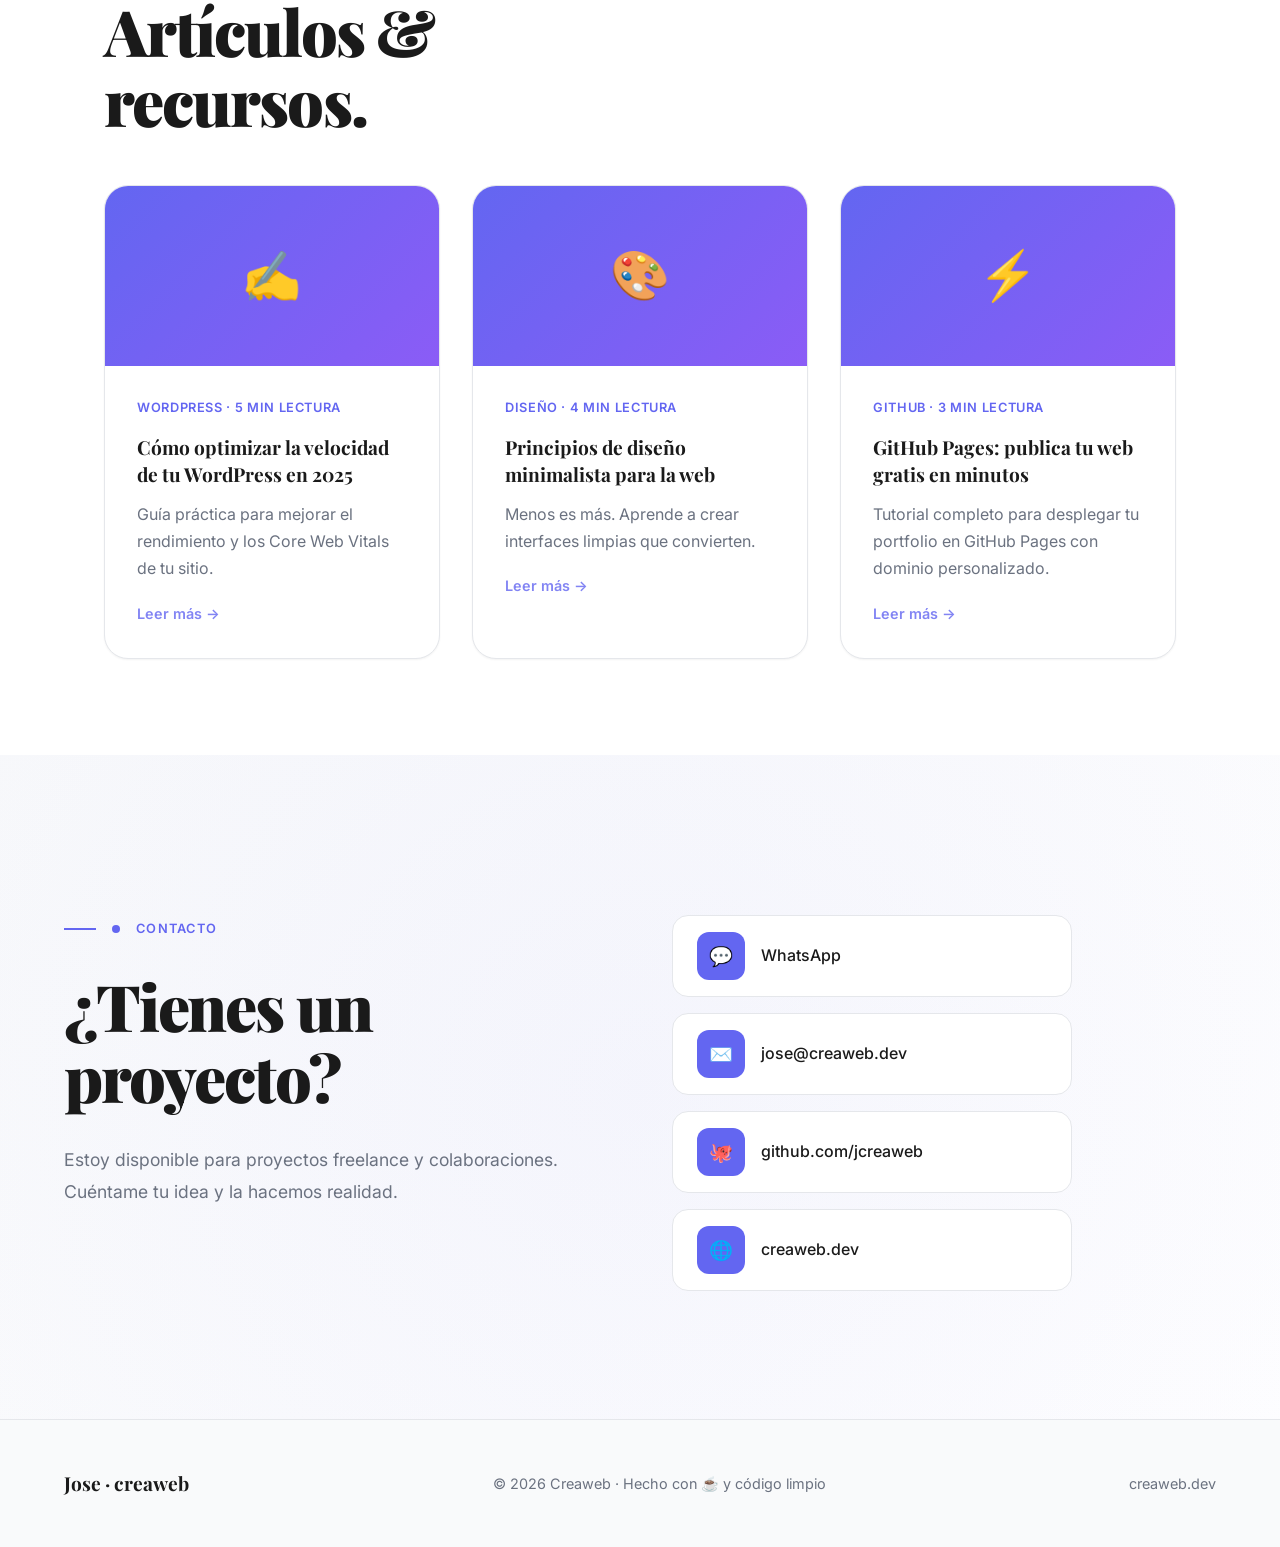
==== commit ae07049d: "se incluyen las imagenes" ====
--- a/index.html
+++ b/index.html
@@ -7,1371 +7,7 @@
   <link rel="preconnect" href="https://fonts.googleapis.com">
   <link rel="preconnect" href="https://fonts.gstatic.com" crossorigin>
   <link href="https://fonts.googleapis.com/css2?family=Inter:wght@300;400;500;600;700&family=Playfair+Display:wght@700;900&display=swap" rel="stylesheet">
-  <style>
-    :root {
-      --bg: #ffffff;
-      --ink: #1a1a1a;
-      --accent: #6366f1;
-      --accent2: #8b5cf6;
-      --muted: #6b7280;
-      --card: #f9fafb;
-      --border: #e5e7eb;
-      --shadow-sm: 0 1px 2px rgba(0,0,0,0.05);
-      --shadow-md: 0 4px 6px rgba(0,0,0,0.07);
-      --shadow-lg: 0 10px 25px rgba(0,0,0,0.1);
-      --shadow-xl: 0 20px 40px rgba(0,0,0,0.15);
-      --ease-out-expo: cubic-bezier(0.16, 1, 0.3, 1);
-      --ease-out-back: cubic-bezier(0.34, 1.56, 0.64, 1);
-    }
-
-    *, *::before, *::after {
-      box-sizing: border-box;
-      margin: 0;
-      padding: 0;
-    }
-
-    html {
-      scroll-behavior: smooth;
-    }
-
-    @media (prefers-reduced-motion: reduce) {
-      html { scroll-behavior: auto; }
-      *, *::before, *::after {
-        animation-duration: 0.01ms !important;
-        animation-iteration-count: 1 !important;
-        transition-duration: 0.01ms !important;
-      }
-    }
-
-    body {
-      background: var(--bg);
-      color: var(--ink);
-      font-family: 'Inter', sans-serif;
-      font-weight: 400;
-      line-height: 1.6;
-      overflow-x: hidden;
-      -webkit-font-smoothing: antialiased;
-      -moz-osx-font-smoothing: grayscale;
-    }
-
-    /* FIX: una sola regla ::selection legible */
-    ::selection {
-      background: var(--accent);
-      color: white;
-    }
-
-    /* ── NAV ── */
-    nav {
-      position: fixed;
-      top: 0; left: 0; right: 0;
-      z-index: 100;
-      display: flex;
-      justify-content: space-between;
-      align-items: center;
-      padding: 1.5rem 4rem;
-      background: rgba(255,255,255,0.95);
-      backdrop-filter: blur(20px);
-      border-bottom: 1px solid var(--border);
-      transition: all 0.3s ease;
-      box-shadow: var(--shadow-sm);
-    }
-
-    /* FIX: una sola regla nav.scrolled */
-    nav.scrolled {
-      padding: 0.8rem 4rem;
-      background: rgba(255,255,255,0.97);
-      border-bottom-color: var(--border);
-      box-shadow: 0 4px 20px rgba(0,0,0,0.1);
-    }
-
-    .nav-logo {
-      font-family: 'Playfair Display', serif;
-      font-weight: 700;
-      font-size: 1.5rem;
-      letter-spacing: -0.02em;
-      text-decoration: none;
-      color: var(--ink);
-      transition: color 0.3s ease;
-    }
-
-    .nav-logo:hover { color: var(--accent); }
-
-    .nav-logo span {
-      color: var(--accent);
-      font-weight: 700;
-    }
-
-    .nav-links {
-      display: flex;
-      gap: 2rem;
-      list-style: none;
-    }
-
-    .nav-links a {
-      text-decoration: none;
-      color: var(--muted);
-      /* font-size: 0.9rem; */
-      font-weight: 500;
-      transition: all 0.3s ease;
-      position: relative;
-      /* padding: 0.5rem 0; */
-    }
-
-    .nav-links a::after {
-      content: '';
-      position: absolute;
-      bottom: 0;
-      left: 0;
-      width: 0;
-      height: 2px;
-      background: var(--accent);
-      transition: width 0.3s ease;
-    }
-
-    .nav-links a:hover {
-      color: var(--ink);
-    }
-
-    .nav-links a:hover::after { width: 100%; }
-
-    .nav-cta {
-      background: var(--accent);
-      color: white !important;
-      padding: 0.5rem 1.5rem;
-      border-radius: 2rem;
-      font-weight: 500 !important;
-      transition: all 0.3s var(--ease-out-back) !important;
-      box-shadow: 0 4px 15px rgba(99,102,241,0.3);
-      position: relative;
-      overflow: hidden;
-      display: inline-block;
-      animation: pulse 2s infinite;
-      font-size: 0.8rem;
-    }
-
-    @keyframes pulse {
-      0% { transform: scale(1); }
-      50% { transform: scale(1.05); }
-      100% { transform: scale(1); }
-    }
-
-    .nav-cta::before {
-      content: '';
-      position: absolute;
-      top: 0; left: -100%;
-      width: 100%; height: 100%;
-      background: linear-gradient(90deg, transparent, rgba(255,255,255,0.3), transparent);
-      transition: left 0.6s ease;
-    }
-
-    .nav-cta:hover {
-      transform: translateY(-3px) scale(1.02);
-      box-shadow: 0 8px 30px rgba(99,102,241,0.5);
-      background: var(--accent2) !important;
-    }
-
-    .nav-cta:hover::before { left: 100%; }
-    .nav-cta:hover::after { display: none; }
-    .nav-cta:active { transform: translateY(-1px) scale(0.98); }
-
-    /* ── HERO ── */
-    #inicio {
-      min-height: 100vh;
-      display: grid;
-      grid-template-columns: 1fr 1fr;
-      padding: 8rem 4rem 4rem;
-      gap: 4rem;
-      align-items: center;
-      position: relative;
-      overflow: hidden;
-    }
-
-    .hero-content { max-width: 700px; }
-
-    /* FIX: una sola regla .hero-tag */
-    .hero-tag {
-      display: inline-flex;
-      align-items: center;
-      gap: 0.6rem;
-      font-size: 0.75rem;
-      letter-spacing: 0.1em;
-      text-transform: uppercase;
-      color: var(--muted);
-      margin-bottom: 1.5rem;
-      font-weight: 600;
-    }
-
-    .hero-tag::before {
-      content: '';
-      display: block;
-      width: 2rem;
-      height: 1px;
-      background: var(--muted);
-      transition: width 0.5s var(--ease-out-expo);
-    }
-
-    .hero-tag:hover::before { width: 3rem; }
-
-    .dot {
-      width: 8px;
-      height: 8px;
-      background: var(--accent);
-      border-radius: 50%;
-      animation: pulse 2s ease-in-out infinite;
-    }
-
-    /* FIX: una sola animación pulse con color correcto */
-    @keyframes pulse {
-      0%, 100% {
-        transform: scale(1);
-        box-shadow: 0 0 0 0 rgba(99,102,241,0.4);
-      }
-      50% {
-        transform: scale(1.2);
-        box-shadow: 0 0 0 12px rgba(99,102,241,0);
-      }
-    }
-
-    /* FIX: una sola regla h1 */
-    h1 {
-      font-family: 'Playfair Display', serif;
-      font-weight: 900;
-      font-size: clamp(2.5rem, 5vw, 4rem);
-      line-height: 1.1;
-      letter-spacing: -0.03em;
-      margin-bottom: 2rem;
-      color: var(--ink);
-    }
-
-    h1 em {
-      font-style: normal;
-      color: var(--accent);
-      transition: color 0.3s ease;
-    }
-
-    h1:hover em { color: var(--accent2); }
-
-    .hero-desc {
-      font-size: 1.1rem;
-      color: var(--muted);
-      max-width: 45ch;
-      margin-bottom: 3rem;
-      line-height: 1.8;
-    }
-
-    .hero-actions {
-      display: flex;
-      gap: 1.5rem;
-      flex-wrap: wrap;
-    }
-
-    /* FIX: una sola regla .btn-primary */
-    .btn-primary {
-      background: var(--accent);
-      color: white;
-      padding: 1rem 2.5rem;
-      border-radius: 2.5rem;
-      text-decoration: none;
-      font-family: 'Inter', sans-serif;
-      font-weight: 600;
-      font-size: 1rem;
-      transition: all 0.3s var(--ease-out-back);
-      box-shadow: 0 4px 15px rgba(99,102,241,0.3);
-      position: relative;
-      overflow: hidden;
-      display: inline-block;
-      border: 2px solid var(--accent);
-    }
-
-    .btn-primary::before {
-      content: '';
-      position: absolute;
-      top: 0; left: -100%;
-      width: 100%; height: 100%;
-      background: linear-gradient(90deg, transparent, rgba(255,255,255,0.3), transparent);
-      transition: left 0.6s ease;
-    }
-
-    .btn-primary:hover {
-      transform: translateY(-3px) scale(1.02);
-      box-shadow: 0 8px 30px rgba(99,102,241,0.5);
-      background: var(--accent2);
-      border-color: var(--accent2);
-    }
-
-    .btn-primary:hover::before { left: 100%; }
-    .btn-primary:active { transform: translateY(-1px) scale(0.98); }
-
-    /* FIX: una sola regla .btn-secondary */
-    .btn-secondary {
-      background: transparent;
-      color: var(--ink);
-      padding: 1rem 2.5rem;
-      border-radius: 2.5rem;
-      text-decoration: none;
-      font-family: 'Inter', sans-serif;
-      font-weight: 600;
-      font-size: 1rem;
-      border: 2px solid var(--ink);
-      transition: all 0.3s var(--ease-out-back);
-      position: relative;
-      overflow: hidden;
-      display: inline-block;
-      cursor: pointer;
-    }
-
-    .btn-secondary::before {
-      content: '';
-      position: absolute;
-      top: 0; left: -100%;
-      width: 100%; height: 100%;
-      background: linear-gradient(90deg, transparent, rgba(99,102,241,0.15), transparent);
-      transition: left 0.6s ease;
-    }
-
-    .btn-secondary:hover {
-      background: var(--ink);
-      color: white;
-      transform: translateY(-3px);
-      box-shadow: 0 8px 25px rgba(0,0,0,0.15);
-    }
-
-    .btn-secondary:hover::before { left: 100%; }
-    .btn-secondary:active { transform: translateY(-1px); }
-
-    /* Hero visual */
-    .hero-visual {
-      position: relative;
-      height: 500px;
-      display: flex;
-      align-items: center;
-      justify-content: center;
-      opacity: 0;
-      animation: fadeUp 1s var(--ease-out-expo) 0.3s forwards;
-    }
-
-    .hero-card {
-      background: linear-gradient(135deg, var(--accent), var(--accent2));
-      color: white;
-      border-radius: 2rem;
-      padding: 3rem;
-      width: 90%;
-      height: 90%;
-      display: flex;
-      flex-direction: column;
-      justify-content: center;
-      align-items: center;
-      text-align: center;
-      box-shadow: var(--shadow-xl);
-      position: relative;
-      overflow: hidden;
-    }
-
-    .hero-card::before {
-      content: '';
-      position: absolute;
-      top: -50%; right: -50%;
-      width: 200%; height: 200%;
-      background: radial-gradient(circle, rgba(255,255,255,0.1) 0%, transparent 70%);
-      animation: rotate 20s linear infinite;
-    }
-
-    .hero-card {
-      background: linear-gradient(135deg, var(--accent), var(--accent2));
-      color: white;
-      border-radius: 1.5rem;
-      padding: 2rem;
-      width: 100%;
-      height: auto;
-      display: flex;
-      flex-direction: column;
-      justify-content: center;
-      align-items: center;
-      text-align: center;
-      box-shadow: var(--shadow-xl);
-      position: relative;
-      overflow: hidden;
-    }
-
-    .hero-card::before {
-      content: '';
-      position: absolute;
-      top: -50%; right: -50%;
-      width: 200%; height: 200%;
-      background: radial-gradient(circle, rgba(255,255,255,0.1) 0%, transparent 70%);
-      animation: rotate 20s linear infinite;
-    }
-
-    .hero-card-label {
-      font-size: 0.8rem;
-      letter-spacing: 0.1em;
-      text-transform: uppercase;
-      color: rgba(255,255,255,0.8);
-      margin-bottom: 1.5rem;
-      font-weight: 600;
-      position: relative;
-      z-index: 1;
-    }
-
-    .hero-card-name {
-      font-family: 'Playfair Display', serif;
-      font-weight: 900;
-      font-size: 2.5rem;
-      line-height: 1.1;
-      margin-bottom: 1rem;
-      position: relative;
-      z-index: 1;
-    }
-
-    .hero-card-role {
-      font-size: 1rem;
-      margin-bottom: 2rem;
-      opacity: 0.9;
-      position: relative;
-      z-index: 1;
-    }
-
-    .hero-stats {
-      display: grid;
-      grid-template-columns: 1fr 1fr;
-      gap: 1rem;
-      width: 100%;
-      position: relative;
-      z-index: 1;
-    }
-
-    .stat-item {
-      background: rgba(255,255,255,0.1);
-      border-radius: 1rem;
-      padding: 1.2rem;
-      backdrop-filter: blur(10px);
-      transition: all 0.4s var(--ease-out-back);
-      cursor: pointer;
-    }
-
-    .stat-item:hover {
-      transform: translateY(-6px) scale(1.02);
-      background: rgba(255,255,255,0.15);
-      box-shadow: 0 10px 30px rgba(0,0,0,0.1);
-    }
-
-    .stat-num {
-      font-family: 'Playfair Display', serif;
-      font-weight: 700;
-      font-size: 1.8rem;
-      color: white;
-      line-height: 1;
-      transition: transform 0.4s var(--ease-out-back);
-    }
-
-    .stat-item:hover .stat-num {
-      transform: scale(1.15) rotate(-3deg);
-    }
-
-    .stat-label {
-      font-size: 0.8rem;
-      color: rgba(255,255,255,0.7);
-      margin-top: 0.5rem;
-      font-weight: 500;
-    }
-
-    .stat-item:hover .stat-label { color: white; }
-
-    .hero-badge {
-      position: absolute;
-      bottom: 1.5rem;
-      right: 1.5rem;
-      background: white;
-      color: var(--accent);
-      border-radius: 2rem;
-      padding: 0.7rem 1.2rem;
-      font-weight: 600;
-      font-size: 0.8rem;
-      box-shadow: var(--shadow-lg);
-      transition: all 0.4s var(--ease-out-back);
-      z-index: 10;
-      text-decoration: none;
-    }
-
-    .hero-badge:hover {
-      transform: translateY(-4px) scale(1.02);
-      box-shadow: 0 12px 40px rgba(99,102,241,0.2);
-      color: var(--accent2);
-    }
-
-    .hero-badge:active { transform: translateY(-2px); }
-
-    /* ── SECTIONS COMMON ── */
-    section { padding: 6rem 4rem; }
-
-    .section-label {
-      font-size: 0.8rem;
-      letter-spacing: 0.1em;
-      text-transform: uppercase;
-      color: var(--accent);
-      margin-bottom: 2rem;
-      font-weight: 600;
-      display: flex;
-      align-items: center;
-      gap: 1rem;
-      cursor: pointer;
-    }
-
-    .section-label::before {
-      content: '';
-      display: block;
-      width: 2rem;
-      height: 2px;
-      background: var(--accent);
-      transition: width 0.4s var(--ease-out-back);
-    }
-
-    .section-label:hover::before { width: 3.5rem; }
-    .section-label:hover { transform: translateX(4px); }
-
-    h2 {
-      font-family: 'Playfair Display', serif;
-      font-weight: 900;
-      font-size: clamp(2.5rem, 5vw, 4rem);
-      letter-spacing: -0.03em;
-      line-height: 1.1;
-      margin-bottom: 3rem;
-      color: var(--ink);
-    }
-
-    /* ── SCROLL REVEAL ── */
-    .reveal {
-      opacity: 0;
-      transform: translateY(40px);
-      transition: opacity 0.8s var(--ease-out-expo), transform 0.8s var(--ease-out-expo);
-    }
-
-    .reveal.visible {
-      opacity: 1;
-      transform: translateY(0);
-    }
-
-    .reveal-delay-1 { transition-delay: 0.1s; }
-    .reveal-delay-2 { transition-delay: 0.2s; }
-    .reveal-delay-3 { transition-delay: 0.3s; }
-    .reveal-delay-4 { transition-delay: 0.4s; }
-
-    /* ── ABOUT ── */
-    #sobre-mi {
-      background: var(--card);
-      display: grid;
-      grid-template-columns: 1fr 1fr;
-      gap: 6rem;
-      align-items: center;
-      position: relative;
-    }
-
-    #sobre-mi::before {
-      content: '';
-      position: absolute;
-      top: 0; left: 0; right: 0;
-      height: 1px;
-      background: linear-gradient(90deg, transparent, var(--border), transparent);
-    }
-
-    .about-text p {
-      color: var(--muted);
-      margin-bottom: 1.5rem;
-      font-size: 1.05rem;
-      line-height: 1.8;
-    }
-
-    .skills-grid {
-      display: flex;
-      flex-wrap: wrap;
-      gap: 0.6rem;
-      margin-top: 2rem;
-    }
-
-    /* FIX: una sola regla .skill-tag */
-    .skill-tag {
-      background: var(--bg);
-      border: 1.5px solid var(--border);
-      padding: 0.45rem 1.1rem;
-      border-radius: 2rem;
-      font-size: 0.82rem;
-      color: var(--ink);
-      font-weight: 500;
-      transition: all 0.3s var(--ease-out-expo);
-      cursor: default;
-    }
-
-    .skill-tag:hover {
-      border-color: var(--accent);
-      background: var(--accent);
-      color: white;
-      transform: translateY(-2px);
-      box-shadow: 0 4px 15px rgba(99,102,241,0.25);
-    }
-
-    .about-image { position: relative; }
-
-    .about-box {
-      background: var(--ink);
-      border-radius: 1.5rem;
-      aspect-ratio: 3/4;
-      display: flex;
-      flex-direction: column;
-      justify-content: flex-end;
-      padding: 2rem;
-      overflow: hidden;
-      position: relative;
-      transition: transform 0.6s var(--ease-out-expo), box-shadow 0.6s;
-      box-shadow: var(--shadow-lg);
-      cursor: pointer;
-    }
-
-    .about-box:hover {
-      transform: translateY(-8px) rotate(1deg);
-      box-shadow: var(--shadow-xl);
-    }
-
-    .about-box::after {
-      content: 'J';
-      position: absolute;
-      top: -0.2em; left: -0.05em;
-      font-family: 'Playfair Display', serif;
-      font-weight: 900;
-      font-size: 16rem;
-      color: rgba(99,102,241,0.06);
-      line-height: 1;
-      pointer-events: none;
-      transition: color 0.5s;
-    }
-
-    .about-box:hover::after { color: rgba(99,102,241,0.1); }
-
-    .about-box-name {
-      font-family: 'Playfair Display', serif;
-      font-weight: 700;
-      font-size: 1.6rem;
-      color: white;
-      position: relative;
-      z-index: 1;
-    }
-
-    .about-box-role {
-      color: var(--accent);
-      font-size: 0.9rem;
-      font-weight: 600;
-      position: relative;
-      z-index: 1;
-    }
-
-    /* ── SERVICES ── */
-    #servicios {
-      max-width: 1200px;
-      margin: 0 auto;
-    }
-
-    .services-grid {
-      display: grid;
-      grid-template-columns: repeat(3, 1fr);
-      gap: 2rem;
-    }
-
-    .service-card {
-      background: white;
-      border-radius: 1.5rem;
-      padding: 2.5rem;
-      border: 1px solid var(--border);
-      transition: all 0.4s var(--ease-out-back);
-      position: relative;
-      overflow: hidden;
-      cursor: pointer;
-      box-shadow: var(--shadow-sm);
-    }
-
-    .service-card::before {
-      content: '';
-      position: absolute;
-      top: 0; left: 0; right: 0;
-      height: 4px;
-      background: linear-gradient(90deg, var(--accent), var(--accent2));
-      transform: scaleX(0);
-      transform-origin: left;
-      transition: transform 0.4s var(--ease-out-back);
-    }
-
-    .service-card:hover {
-      transform: translateY(-8px) scale(1.01);
-      box-shadow: 0 15px 40px rgba(0,0,0,0.12);
-      border-color: var(--accent);
-    }
-
-    .service-card:hover::before { transform: scaleX(1); }
-
-    .service-card:first-child {
-      background: var(--accent);
-      color: white;
-      border-color: var(--accent);
-    }
-
-    .service-card:first-child::before {
-      background: linear-gradient(90deg, white, rgba(255,255,255,0.5));
-    }
-
-    .service-icon {
-      font-size: 2.5rem;
-      margin-bottom: 1.5rem;
-      display: block;
-      transition: all 0.4s var(--ease-out-back);
-    }
-
-    .service-card:hover .service-icon {
-      transform: scale(1.15) rotate(-8deg);
-    }
-
-    .service-card h3 {
-      font-family: 'Playfair Display', serif;
-      font-weight: 700;
-      font-size: 1.3rem;
-      margin-bottom: 1rem;
-      color: var(--ink);
-    }
-
-    .service-card p {
-      font-size: 1rem;
-      color: var(--muted);
-      line-height: 1.7;
-    }
-
-    .service-card:first-child p { color: rgba(255,255,255,0.95); }
-    .service-card:first-child h3 { color: white; }
-    .service-card:active { transform: translateY(-6px); }
-
-    /* ── PROJECTS ── */
-    #proyectos {
-      background: var(--bg);
-      color: var(--ink);
-      position: relative;
-      overflow: hidden;
-      padding: 6rem 4rem;
-    }
-
-    #proyectos::before {
-      content: '';
-      position: absolute;
-      top: -30%; right: -10%;
-      width: 500px; height: 500px;
-      background: radial-gradient(circle, rgba(99,102,241,0.05) 0%, transparent 70%);
-      pointer-events: none;
-    }
-
-    #proyectos h2 { color: var(--ink); }
-    #proyectos .section-label { color: var(--muted); }
-    #proyectos .section-label::before { background: var(--muted); }
-
-    .projects-grid {
-      display: grid;
-      grid-template-columns: repeat(2, 1fr);
-      gap: 2rem;
-    }
-
-    /* FIX: projects-footer movido debajo del grid en el HTML, estilos aquí */
-    .projects-footer {
-      text-align: center;
-      margin-top: 3rem;
-      max-width: 700px;
-      margin-left: auto;
-      margin-right: auto;
-    }
-
-    .projects-footer-text {
-      color: var(--muted);
-      font-size: 1.05rem;
-      line-height: 1.8;
-      margin-bottom: 1.5rem;
-    }
-
-    .projects-cta {
-      display: inline-block;
-      min-width: 220px;
-      text-align: center;
-    }
-
-    .project-card {
-      border-radius: 1.5rem;
-      overflow: hidden;
-      border: 1px solid var(--border);
-      background: white;
-      transition: all 0.4s var(--ease-out-back);
-      text-decoration: none;
-      color: inherit;
-      display: block;
-      position: relative;
-      box-shadow: var(--shadow-sm);
-    }
-
-    .project-card::after {
-      content: '';
-      position: absolute;
-      inset: 0;
-      border-radius: 1.5rem;
-      border: 1px solid transparent;
-      transition: border-color 0.4s var(--ease-out-back);
-      pointer-events: none;
-      z-index: 2;
-    }
-
-    .project-card:hover {
-      transform: translateY(-8px) scale(1.01);
-      box-shadow: 0 15px 40px rgba(0,0,0,0.1);
-      border-color: var(--accent);
-    }
-
-    .project-card:hover::after { border-color: var(--accent); }
-    .project-card:active { transform: translateY(-6px); }
-    .project-card:first-child { grid-column: 1 / -1; }
-
-    .project-thumb {
-      height: 200px;
-      background: linear-gradient(135deg, #f3f4f6, #e5e7eb);
-      display: flex;
-      align-items: center;
-      justify-content: center;
-      font-size: 3rem;
-      position: relative;
-      overflow: hidden;
-      transition: all 0.4s var(--ease-out-back);
-    }
-
-    .project-card:hover .project-thumb { transform: scale(1.05); }
-    .project-card:first-child .project-thumb { height: 280px; }
-
-    .project-thumb-accent {
-      position: absolute;
-      width: 200px; height: 200px;
-      background: var(--accent);
-      border-radius: 50%;
-      opacity: 0.05;
-      top: -60px; right: -60px;
-      transition: all 0.4s var(--ease-out-back);
-    }
-
-    .project-card:hover .project-thumb-accent {
-      opacity: 0.1;
-      transform: scale(1.2);
-    }
-
-    .project-info {
-      padding: 2rem;
-      position: relative;
-      z-index: 3;
-    }
-
-    .project-tags {
-      display: flex;
-      gap: 0.6rem;
-      flex-wrap: wrap;
-      margin-bottom: 1rem;
-    }
-
-    .project-tag {
-      font-size: 0.8rem;
-      letter-spacing: 0.05em;
-      text-transform: uppercase;
-      color: var(--accent);
-      background: rgba(99,102,241,0.05);
-      padding: 0.4rem 1rem;
-      border-radius: 1.5rem;
-      border: 1px solid rgba(99,102,241,0.1);
-      transition: all 0.3s var(--ease-out-back);
-    }
-
-    .project-card:hover .project-tag {
-      background: rgba(99,102,241,0.1);
-      border-color: var(--accent);
-      transform: translateY(-2px);
-    }
-
-    .project-info h3 {
-      font-family: 'Playfair Display', serif;
-      font-weight: 700;
-      font-size: 1.3rem;
-      margin-bottom: 0.8rem;
-      transition: color 0.3s ease;
-    }
-
-    .project-card:hover .project-info h3 { color: var(--accent); }
-
-    .project-info p {
-      font-size: 0.95rem;
-      color: var(--muted);
-      line-height: 1.7;
-    }
-
-    /* FIX: una sola regla .project-link sin ::after (la flecha va en el HTML) */
-    .project-link {
-      display: inline-flex;
-      align-items: center;
-      gap: 0.6rem;
-      margin-top: 1.2rem;
-      font-size: 0.9rem;
-      color: var(--accent);
-      text-decoration: none;
-      font-weight: 600;
-      transition: all 0.3s var(--ease-out-back);
-      opacity: 0.8;
-    }
-
-    .project-card:hover .project-link {
-      gap: 1rem;
-      opacity: 1;
-    }
-
-    /* ── BLOG ── */
-    #blog {
-      max-width: 1200px;
-      margin: 0 auto;
-    }
-
-    .blog-grid {
-      display: grid;
-      grid-template-columns: repeat(3, 1fr);
-      gap: 2rem;
-    }
-
-    .blog-card {
-      border-radius: 1.5rem;
-      overflow: hidden;
-      border: 1px solid var(--border);
-      background: white;
-      transition: all 0.4s var(--ease-out-back);
-      text-decoration: none;
-      color: inherit;
-      display: block;
-      box-shadow: var(--shadow-sm);
-      cursor: pointer;
-    }
-
-    .blog-card:hover {
-      transform: translateY(-8px) scale(1.01);
-      box-shadow: 0 15px 40px rgba(0,0,0,0.1);
-      border-color: var(--accent);
-    }
-
-    .blog-card:active { transform: translateY(-6px); }
-
-    .blog-thumb {
-      height: 180px;
-      background: linear-gradient(135deg, var(--accent), var(--accent2));
-      display: flex;
-      align-items: center;
-      justify-content: center;
-      font-size: 3rem;
-      transition: all 0.4s var(--ease-out-back);
-      overflow: hidden;
-    }
-
-    .blog-card:hover .blog-thumb { transform: scale(1.15); }
-
-    .blog-info { padding: 2rem; }
-
-    .blog-meta {
-      font-size: 0.8rem;
-      letter-spacing: 0.05em;
-      text-transform: uppercase;
-      color: var(--accent);
-      margin-bottom: 1rem;
-      font-weight: 600;
-    }
-
-    .blog-info h3 {
-      font-family: 'Playfair Display', serif;
-      font-weight: 700;
-      font-size: 1.2rem;
-      margin-bottom: 0.8rem;
-      line-height: 1.4;
-      transition: color 0.3s ease;
-    }
-
-    .blog-card:hover .blog-info h3 { color: var(--accent); }
-
-    .blog-info p {
-      font-size: 1rem;
-      color: var(--muted);
-      line-height: 1.7;
-    }
-
-    /* FIX: una sola regla .blog-link sin ::after (la flecha va en el HTML) */
-    .blog-link {
-      display: inline-flex;
-      align-items: center;
-      gap: 0.6rem;
-      margin-top: 1.2rem;
-      font-size: 0.9rem;
-      color: var(--accent);
-      text-decoration: none;
-      font-weight: 600;
-      transition: all 0.3s var(--ease-out-back);
-      cursor: pointer;
-      opacity: 0.8;
-    }
-
-    .blog-card:hover .blog-link {
-      gap: 1rem;
-      opacity: 1;
-    }
-
-    /* ── CONTACT ── */
-    .contact-section {
-      background: linear-gradient(135deg, var(--card), var(--bg));
-      padding: 8rem 4rem;
-      position: relative;
-      overflow: hidden;
-    }
-
-    .contact-section::before {
-      content: '';
-      position: absolute;
-      top: -50%; right: -50%;
-      width: 200%; height: 200%;
-      background: radial-gradient(circle, rgba(99,102,241,0.05) 0%, transparent 70%);
-      animation: rotate 20s linear infinite;
-      pointer-events: none;
-    }
-
-    .contact-container {
-      max-width: 1200px;
-      margin: 0 auto;
-      display: grid;
-      grid-template-columns: 1fr 1fr;
-      gap: 4rem;
-      align-items: center;
-    }
-
-    .contact-info {
-      max-width: 500px;
-      position: relative;
-    }
-
-    .contact-info h2 { margin-bottom: 2rem; }
-
-    .contact-info p {
-      color: var(--muted);
-      font-size: 1.1rem;
-      line-height: 1.8;
-      margin-bottom: 3rem;
-      max-width: 600px;
-    }
-
-    .contact-form-container {
-      background: white;
-      border-radius: 1.5rem;
-      padding: 3rem;
-      box-shadow: var(--shadow-xl);
-      border: 1px solid var(--border);
-      transition: all 0.4s var(--ease-out-back);
-    }
-
-    .contact-form-container:hover {
-      transform: translateY(-5px);
-      box-shadow: 0 20px 50px rgba(0,0,0,0.15);
-    }
-
-    .contact-form {
-      display: flex;
-      flex-direction: column;
-      gap: 1.5rem;
-    }
-
-    .form-group {
-      display: flex;
-      flex-direction: column;
-      gap: 0.5rem;
-    }
-
-    .form-group label {
-      font-size: 0.9rem;
-      color: var(--muted);
-      font-weight: 500;
-    }
-
-    .form-group input,
-    .form-group textarea {
-      padding: 1rem;
-      border: 1px solid var(--border);
-      border-radius: 0.75rem;
-      font-family: 'Inter', sans-serif;
-      font-size: 1rem;
-      transition: all 0.3s ease;
-      background: var(--bg);
-    }
-
-    .form-group input:focus,
-    .form-group textarea:focus {
-      outline: none;
-      border-color: var(--accent);
-      box-shadow: 0 0 0 3px rgba(99,102,241,0.15);
-    }
-
-    .contact-links {
-      display: flex;
-      flex-direction: column;
-      gap: 1rem;
-      align-items: flex-start;
-      width: 100%;
-      max-width: 400px;
-      margin-top: 2rem;
-    }
-
-    .contact-link {
-      display: flex;
-      align-items: center;
-      gap: 1rem;
-      text-decoration: none;
-      color: var(--ink);
-      font-size: 1rem;
-      transition: all 0.4s var(--ease-out-back);
-      padding: 1rem 1.5rem;
-      border-radius: 1rem;
-      background: var(--bg);
-      border: 1px solid var(--border);
-      cursor: pointer;
-      width: 100%;
-    }
-
-    .contact-link:hover {
-      background: var(--accent);
-      color: white;
-      transform: translateX(8px);
-      border-color: var(--accent);
-      box-shadow: 0 8px 25px rgba(99,102,241,0.3);
-    }
-
-    .contact-link:hover .contact-link-icon {
-      background: white;
-      color: var(--accent);
-      transform: scale(1.1) rotate(8deg);
-    }
-
-    .contact-link-icon {
-      width: 3rem; height: 3rem;
-      background: var(--accent);
-      color: white;
-      border-radius: 0.75rem;
-      display: flex;
-      align-items: center;
-      justify-content: center;
-      font-size: 1.2rem;
-      flex-shrink: 0;
-      transition: all 0.4s var(--ease-out-back);
-    }
-
-    .contact-link-text {
-      font-weight: 500;
-      transition: color 0.3s ease;
-    }
-
-    .contact-link:hover .contact-link-text { color: white; }
-
-    @media (max-width: 900px) {
-      .contact-container {
-        grid-template-columns: 1fr;
-        gap: 3rem;
-      }
-
-      .contact-form-container {
-        width: 100%;
-        max-width: 600px;
-        margin: 0 auto;
-      }
-
-      .contact-links {
-        align-items: center;
-        max-width: 400px;
-        margin: 0 auto;
-      }
-    }
-
-    @media (max-width: 600px) {
-      .contact-section {
-        padding: 5rem 2rem;
-      }
-
-      .contact-form-container {
-        padding: 2rem;
-      }
-    }
-
-    /* ── FOOTER ── */
-    footer {
-      padding: 3rem 4rem;
-      border-top: 1px solid var(--border);
-      display: flex;
-      justify-content: space-between;
-      align-items: center;
-      background: var(--card);
-    }
-
-    footer p {
-      font-size: 0.9rem;
-      color: var(--muted);
-    }
-
-    .footer-logo {
-      font-family: 'Playfair Display', serif;
-      font-weight: 700;
-      font-size: 1.2rem;
-      color: var(--ink);
-      text-decoration: none;
-      transition: all 0.3s var(--ease-out-back);
-    }
-
-    .footer-logo:hover {
-      color: var(--accent);
-      transform: scale(1.02);
-    }
-
-    /* ── ANIMATIONS ── */
-    @keyframes fadeUp {
-      from { opacity: 0; transform: translateY(30px); }
-      to   { opacity: 1; transform: translateY(0); }
-    }
-
-    .hero-content > * {
-      opacity: 0;
-      animation: fadeUp 0.8s var(--ease-out-expo) forwards;
-    }
-
-    .hero-content > *:nth-child(1) { animation-delay: 0.15s; }
-    .hero-content > *:nth-child(2) { animation-delay: 0.3s; }
-    .hero-content > *:nth-child(3) { animation-delay: 0.45s; }
-    .hero-content > *:nth-child(4) { animation-delay: 0.6s; }
-
-    /* ── WHATSAPP FLOATING BUTTON ── */
-    .whatsapp-float {
-      position: fixed;
-      bottom: 2rem;
-      right: 2rem;
-      background: #25D366;
-      color: white;
-      width: 65px; height: 65px;
-      border-radius: 50%;
-      display: flex;
-      align-items: center;
-      justify-content: center;
-      text-decoration: none;
-      box-shadow: 0 4px 20px rgba(37,211,102,0.4);
-      transition: all 0.4s var(--ease-out-back);
-      z-index: 1000;
-      font-size: 1.8rem;
-      cursor: pointer;
-    }
-
-    .whatsapp-float:hover {
-      transform: scale(1.15) translateY(-5px);
-      box-shadow: 0 8px 35px rgba(37,211,102,0.6);
-      background: #1ebe5d;
-    }
-
-    .whatsapp-float:active { transform: scale(1.05); }
-
-    .whatsapp-text {
-      position: absolute;
-      right: 80px;
-      background: var(--ink);
-      color: white;
-      padding: 0.8rem 1.5rem;
-      border-radius: 2rem;
-      font-size: 0.9rem;
-      font-weight: 600;
-      white-space: nowrap;
-      opacity: 0;
-      transform: translateX(10px);
-      transition: all 0.3s ease;
-      pointer-events: none;
-      box-shadow: var(--shadow-lg);
-    }
-
-    .whatsapp-float:hover .whatsapp-text {
-      opacity: 1;
-      transform: translateX(0);
-    }
-
-    /* ── RESPONSIVE ── */
-    @media (max-width: 900px) {
-      nav { padding: 1rem 2rem; }
-      nav.scrolled { padding: 0.8rem 2rem; }
-      .nav-links { gap: 1.5rem; }
-
-      #inicio {
-        grid-template-columns: 1fr;
-        padding: 7rem 2rem 3rem;
-        gap: 3rem;
-      }
-
-      .hero-visual { height: 350px; }
-      .hero-card { width: 100%; padding: 1.5rem; }
-
-      #sobre-mi {
-        grid-template-columns: 1fr;
-        gap: 4rem;
-        padding: 5rem 2rem;
-      }
-
-      #contacto { padding: 5rem 2rem; }
-
-      .services-grid,
-      .projects-grid,
-      .blog-grid {
-        grid-template-columns: 1fr;
-        gap: 1.5rem;
-      }
-
-      .project-card:first-child { grid-column: auto; }
-
-      section { padding: 5rem 2rem; }
-
-      footer {
-        flex-direction: column;
-        gap: 1rem;
-        text-align: center;
-        padding: 2rem;
-      }
-
-      .whatsapp-float {
-        bottom: 1.5rem;
-        right: 1.5rem;
-        width: 52px; height: 52px;
-        font-size: 1.3rem;
-      }
-    }
-
-    @media (max-width: 600px) {
-      h1 { font-size: clamp(2rem, 12vw, 3rem); }
-      h2 { font-size: clamp(1.5rem, 10vw, 2rem); }
-
-      .hero-actions {
-        flex-direction: column;
-        width: 100%;
-        gap: 1rem;
-      }
-
-      .btn-primary, .btn-secondary {
-        width: 100%;
-        text-align: center;
-        padding: 0.9rem 2rem;
-      }
-
-      .nav-links { gap: 1rem; font-size: 0.8rem; }
-      .section-label { font-size: 0.7rem; }
-      .contact-links { gap: 0.75rem; }
-      .whatsapp-text { display: none; }
-      .projects-footer { margin-top: 2rem; }
-      .projects-footer-text { font-size: 1rem; }
-
-      .hero-card-name { font-size: 2rem; }
-      .hero-card-role { font-size: 0.9rem; margin-bottom: 1.5rem; }
-      .hero-badge { bottom: 1rem; right: 1rem; padding: 0.6rem 1rem; font-size: 0.7rem; }
-    }
-  </style>
+<link rel="stylesheet" href="styke.css">
 </head>
 <body>
 
@@ -1386,6 +22,11 @@
       <li><a href="#blog" target="_self">Blog</a></li>
       <li><a href="#contacto" class="nav-cta" target="_self">Contacto</a></li>
     </ul>
+    <div class="menu-toggle" id="mobile-menu">
+      <span></span>
+      <span></span>
+      <span></span>
+    </div>
   </nav>
 
   <!-- HERO -->
@@ -1444,11 +85,23 @@
       <div class="skills-grid">
         <span class="skill-tag">HTML / CSS</span>
         <span class="skill-tag">JavaScript</span>
-        <span class="skill-tag">React</span>
-        <span class="skill-tag">WordPress</span>
+         <span class="skill-tag">Vue</span>
+        <span class="skill-tag">Angular</span>
+        <span class="skill-tag">TypeScript</span>
         <span class="skill-tag">PHP</span>
-        <span class="skill-tag">Node.js</span>
+        <span class="skill-tag">Laravel</span>
+         <span class="skill-tag">Flutter</span>
+         <span class="skill-tag">Ionic</span>
         <span class="skill-tag">Git / GitHub</span>
+        <span class="skill-tag">MySQL</span>
+        <span class="skill-tag">MariaDB</span>
+        <span class="skill-tag">SQL Server</span>
+        <span class="skill-tag">Firebase</span>
+        <span class="skill-tag">Docker</span>
+        <span class="skill-tag">Python</span>
+        <span class="skill-tag">FastAPI</span>
+        <span class="skill-tag">Looker Studio</span>
+        <span class="skill-tag">Power BI</span>
         <span class="skill-tag">UI / UX</span>
       </div>
     </div>
@@ -1504,45 +157,62 @@
     <div class="section-label reveal"><span class="dot"></span> Proyectos</div>
     <h2 class="reveal reveal-delay-1">Trabajo<br>reciente.</h2>
     <div class="projects-grid">
-      <a href="portfolio/proyecto1/" class="project-card reveal reveal-delay-1" target="_blank" rel="noopener">
+      <a href="https://clinic.creaweb.dev/" class="project-card reveal reveal-delay-1" target="_blank" rel="noopener">
         <div class="project-thumb">
-          🌐
+          <img src="images/projects/clinic-preview.png" alt="Sistema de Gestión Clínica">
           <div class="project-thumb-accent"></div>
         </div>
         <div class="project-info">
           <div class="project-tags">
-            <span class="project-tag">React</span>
-            <span class="project-tag">Node.js</span>
-          </div>
-          <h3>Proyecto Destacado</h3>
-          <p>Descripción de tu proyecto más importante. Agrega aquí el contexto, el problema que resolviste y el impacto que tuvo.</p>
+            <span class="project-tag">Lirewire</span>
+            <span class="project-tag">Laravel</span>
+            <span class="project-tag">MySQL</span>
+          </div>
+          <h3>Sistema de Gestión Clínica</h3>
+          <p>Plataforma web integral para administración de clínicas. Incluye gestión de pacientes, citas médicas, historias clínicas, facturación y reportes en tiempo real.</p>
           <span class="project-link">Ver proyecto →</span>
         </div>
       </a>
-      <a href="portfolio/proyecto2/" class="project-card reveal reveal-delay-2" target="_blank" rel="noopener">
-        <div class="project-thumb">🛒<div class="project-thumb-accent"></div></div>
+      <a href="https://centenariotravel.com/es/inicio/" class="project-card reveal reveal-delay-2" target="_blank" rel="noopener">
+        <div class="project-thumb">
+          <img src="images/projects/centenario-preview.png" alt="Centenario Travel">
+          <div class="project-thumb-accent"></div>
+        </div>
         <div class="project-info">
-          <div class="project-tags"><span class="project-tag">WordPress</span></div>
-          <h3>E-commerce</h3>
-          <p>Tienda online desarrollada con WooCommerce y diseño personalizado.</p>
+          <div class="project-tags">
+            <span class="project-tag">WordPress</span>
+            <span class="project-tag">WooCommerce</span>
+            <span class="project-tag">PHP</span>
+          </div>
+          <h3>Centenario Travel</h3>
+          <p>E-commerce de viajes y turismo con sistema de reservas online, pasarelas de pago integradas y catálogo dinámico de destinos y paquetes turísticos.</p>
           <span class="project-link">Ver proyecto →</span>
         </div>
       </a>
-      <a href="portfolio/proyecto3/" class="project-card reveal reveal-delay-3" target="_blank" rel="noopener">
-        <div class="project-thumb">📊<div class="project-thumb-accent"></div></div>
+      <a href="https://play.google.com/store/apps/details?id=com.websitedinamico.control_stock" class="project-card reveal reveal-delay-3" target="_blank" rel="noopener">
+        <div class="project-thumb">
+          <img src="images/projects/control-stock-preview.png" alt="Control de Stock App">
+          <div class="project-thumb-accent"></div>
+        </div>
         <div class="project-info">
-          <div class="project-tags"><span class="project-tag">JavaScript</span></div>
-          <h3>Dashboard</h3>
-          <p>Panel de administración con visualización de datos en tiempo real.</p>
-          <span class="project-link">Ver proyecto →</span>
-        </div>
+          <div class="project-tags">
+            <span class="project-tag">Android</span>
+            <span class="project-tag">Flutter</span>
+            <span class="project-tag">SQLite</span>
+          </div>
+          <h3>Control de Stock</h3>
+          <p>Aplicación móvil para gestión de inventarios. Permite control en tiempo real de productos, alertas de stock bajo, reportes de ventas y sincronización en la nube.</p>
+          <span class="project-link">Ver en Play Store →</span>
+        </div>
+      </a>
+    </div>
       </a>
     </div>
     <div class="projects-footer reveal">
       <p class="projects-footer-text">
         ¿Quieres ver más? Explora mi portfolio completo con todos los proyectos, estudios de caso y diseños detallados.
       </p>
-      <a href="/portafolio" class="btn-primary projects-cta">Ver portfolio completo</a>
+      <a href="https://creaweb.dev" target="_blank" class="btn-primary projects-cta">Ver portfolio completo</a>
     </div>
   </section>
 
@@ -1626,6 +296,22 @@
   </a>
 
   <script>
+    // Mobile menu toggle
+    const menuToggle = document.getElementById('mobile-menu');
+    const navLinks = document.querySelector('.nav-links');
+
+    menuToggle.addEventListener('click', () => {
+      navLinks.classList.toggle('active');
+      menuToggle.classList.toggle('active');
+    });
+
+    document.querySelectorAll('.nav-links a').forEach(link => {
+      link.addEventListener('click', () => {
+        navLinks.classList.remove('active');
+        menuToggle.classList.remove('active');
+      });
+    });
+
     // Scroll reveal
     const revealObserver = new IntersectionObserver((entries) => {
       entries.forEach(entry => {
@@ -1674,4 +360,4 @@
   </script>
 
 </body>
-</html>```
+</html>
--- a/styke.css
+++ b/styke.css
@@ -0,0 +1,1300 @@
+/* ════════════════════════════════════════════════════
+   JOSE · CREAWEB — style.css
+   ════════════════════════════════════════════════════ */
+
+/* ── VARIABLES ── */
+:root {
+  --bg: #ffffff;
+  --ink: #1a1a1a;
+  --accent: #6366f1;
+  --accent2: #8b5cf6;
+  --muted: #6b7280;
+  --card: #f9fafb;
+  --border: #e5e7eb;
+  --shadow-sm: 0 1px 2px rgba(0,0,0,0.05);
+  --shadow-md: 0 4px 6px rgba(0,0,0,0.07);
+  --shadow-lg: 0 10px 25px rgba(0,0,0,0.1);
+  --shadow-xl: 0 20px 40px rgba(0,0,0,0.15);
+  --ease-out-expo: cubic-bezier(0.16, 1, 0.3, 1);
+  --ease-out-back: cubic-bezier(0.34, 1.56, 0.64, 1);
+}
+
+/* ── RESET ── */
+*, *::before, *::after {
+  box-sizing: border-box;
+  margin: 0;
+  padding: 0;
+}
+
+html { scroll-behavior: smooth; }
+
+@media (prefers-reduced-motion: reduce) {
+  html { scroll-behavior: auto; }
+  *, *::before, *::after {
+    animation-duration: 0.01ms !important;
+    animation-iteration-count: 1 !important;
+    transition-duration: 0.01ms !important;
+  }
+}
+
+body {
+  background: var(--bg);
+  color: var(--ink);
+  font-family: 'Inter', sans-serif;
+  font-weight: 400;
+  line-height: 1.6;
+  overflow-x: hidden;
+  -webkit-font-smoothing: antialiased;
+  -moz-osx-font-smoothing: grayscale;
+}
+
+::selection {
+  background: var(--accent);
+  color: white;
+}
+
+/* ── ANIMATIONS ── */
+@keyframes fadeUp {
+  from { opacity: 0; transform: translateY(30px); }
+  to   { opacity: 1; transform: translateY(0); }
+}
+
+@keyframes pulse {
+  0%, 100% {
+    transform: scale(1);
+    box-shadow: 0 0 0 0 rgba(99,102,241,0.4);
+  }
+  50% {
+    transform: scale(1.2);
+    box-shadow: 0 0 0 12px rgba(99,102,241,0);
+  }
+}
+
+@keyframes rotate {
+  from { transform: rotate(0deg); }
+  to   { transform: rotate(360deg); }
+}
+
+/* ── NAV ── */
+nav {
+  position: fixed;
+  top: 0; left: 0; right: 0;
+  z-index: 100;
+  display: flex;
+  justify-content: space-between;
+  align-items: center;
+  padding: 1.5rem 4rem;
+  background: rgba(255,255,255,0.95);
+  backdrop-filter: blur(20px);
+  border-bottom: 1px solid var(--border);
+  transition: all 0.3s ease;
+  box-shadow: var(--shadow-sm);
+}
+
+nav.scrolled {
+  padding: 0.8rem 4rem;
+  background: rgba(255,255,255,0.97);
+  box-shadow: 0 4px 20px rgba(0,0,0,0.1);
+}
+
+.nav-logo {
+  font-family: 'Playfair Display', serif;
+  font-weight: 700;
+  font-size: 1.5rem;
+  letter-spacing: -0.02em;
+  text-decoration: none;
+  color: var(--ink);
+  transition: color 0.3s ease;
+}
+
+.nav-logo:hover { color: var(--accent); }
+
+.nav-logo span {
+  color: var(--accent);
+  font-weight: 700;
+}
+
+.nav-links {
+  display: flex;
+  gap: 2rem;
+  list-style: none;
+}
+
+.nav-links a {
+  text-decoration: none;
+  color: var(--muted);
+  font-weight: 500;
+  transition: all 0.3s ease;
+  position: relative;
+}
+
+.nav-links a::after {
+  content: '';
+  position: absolute;
+  bottom: 0; left: 0;
+  width: 0; height: 2px;
+  background: var(--accent);
+  transition: width 0.3s ease;
+}
+
+.nav-links a:hover { color: var(--ink); }
+.nav-links a:hover::after { width: 100%; }
+
+.nav-cta {
+  background: var(--accent);
+  color: white !important;
+  padding: 0.5rem 1.5rem;
+  border-radius: 2rem;
+  font-weight: 500 !important;
+  font-size: 0.8rem;
+  transition: all 0.3s var(--ease-out-back) !important;
+  box-shadow: 0 4px 15px rgba(99,102,241,0.3);
+  position: relative;
+  overflow: hidden;
+  display: inline-block;
+  animation: navPulse 2s infinite;
+}
+
+@keyframes navPulse {
+  0%, 100% { transform: scale(1); }
+  50%       { transform: scale(1.05); }
+}
+
+.nav-cta::before {
+  content: '';
+  position: absolute;
+  top: 0; left: -100%;
+  width: 100%; height: 100%;
+  background: linear-gradient(90deg, transparent, rgba(255,255,255,0.3), transparent);
+  transition: left 0.6s ease;
+}
+
+.nav-cta:hover {
+  transform: translateY(-3px) scale(1.02);
+  box-shadow: 0 8px 30px rgba(99,102,241,0.5);
+  background: var(--accent2) !important;
+}
+
+.nav-cta:hover::before { left: 100%; }
+.nav-cta:hover::after  { display: none; }
+.nav-cta:active        { transform: translateY(-1px) scale(0.98); }
+
+.menu-toggle {
+  display: none;
+  flex-direction: column;
+  gap: 5px;
+  cursor: pointer;
+  z-index: 110;
+}
+
+.menu-toggle span {
+  width: 25px; height: 3px;
+  background: var(--ink);
+  transition: all 0.3s ease;
+  border-radius: 2px;
+}
+
+.menu-toggle.active span:nth-child(1) { transform: translateY(8px) rotate(45deg); }
+.menu-toggle.active span:nth-child(2) { opacity: 0; }
+.menu-toggle.active span:nth-child(3) { transform: translateY(-8px) rotate(-45deg); }
+
+/* ── HERO ── */
+#inicio {
+  min-height: 100vh;
+  display: grid;
+  grid-template-columns: 1fr 1fr;
+  padding: 8rem 4rem 4rem;
+  gap: 4rem;
+  align-items: center;
+  position: relative;
+  overflow: hidden;
+}
+
+.hero-content { max-width: 700px; }
+
+.hero-content > * {
+  opacity: 0;
+  animation: fadeUp 0.8s var(--ease-out-expo) forwards;
+}
+
+.hero-content > *:nth-child(1) { animation-delay: 0.15s; }
+.hero-content > *:nth-child(2) { animation-delay: 0.3s; }
+.hero-content > *:nth-child(3) { animation-delay: 0.45s; }
+.hero-content > *:nth-child(4) { animation-delay: 0.6s; }
+
+.hero-tag {
+  display: inline-flex;
+  align-items: center;
+  gap: 0.6rem;
+  font-size: 0.75rem;
+  letter-spacing: 0.1em;
+  text-transform: uppercase;
+  color: var(--muted);
+  margin-bottom: 1.5rem;
+  font-weight: 600;
+}
+
+.hero-tag::before {
+  content: '';
+  display: block;
+  width: 2rem; height: 1px;
+  background: var(--muted);
+  transition: width 0.5s var(--ease-out-expo);
+}
+
+.hero-tag:hover::before { width: 3rem; }
+
+.dot {
+  width: 8px; height: 8px;
+  background: var(--accent);
+  border-radius: 50%;
+  animation: pulse 2s ease-in-out infinite;
+}
+
+h1 {
+  font-family: 'Playfair Display', serif;
+  font-weight: 900;
+  font-size: clamp(2.5rem, 5vw, 4rem);
+  line-height: 1.1;
+  letter-spacing: -0.03em;
+  margin-bottom: 2rem;
+  color: var(--ink);
+}
+
+h1 em {
+  font-style: normal;
+  color: var(--accent);
+  transition: color 0.3s ease;
+}
+
+h1:hover em { color: var(--accent2); }
+
+.hero-desc {
+  font-size: 1.1rem;
+  color: var(--muted);
+  max-width: 45ch;
+  margin-bottom: 3rem;
+  line-height: 1.8;
+}
+
+.hero-actions {
+  display: flex;
+  gap: 1.5rem;
+  flex-wrap: wrap;
+}
+
+/* ── BUTTONS ── */
+.btn-primary {
+  background: var(--accent);
+  color: white;
+  padding: 1rem 2.5rem;
+  border-radius: 2.5rem;
+  text-decoration: none;
+  font-family: 'Inter', sans-serif;
+  font-weight: 600;
+  font-size: 1rem;
+  transition: all 0.3s var(--ease-out-back);
+  box-shadow: 0 4px 15px rgba(99,102,241,0.3);
+  position: relative;
+  overflow: hidden;
+  display: inline-block;
+  border: 2px solid var(--accent);
+}
+
+.btn-primary::before {
+  content: '';
+  position: absolute;
+  top: 0; left: -100%;
+  width: 100%; height: 100%;
+  background: linear-gradient(90deg, transparent, rgba(255,255,255,0.3), transparent);
+  transition: left 0.6s ease;
+}
+
+.btn-primary:hover {
+  transform: translateY(-3px) scale(1.02);
+  box-shadow: 0 8px 30px rgba(99,102,241,0.5);
+  background: var(--accent2);
+  border-color: var(--accent2);
+}
+
+.btn-primary:hover::before { left: 100%; }
+.btn-primary:active { transform: translateY(-1px) scale(0.98); }
+
+.btn-secondary {
+  background: transparent;
+  color: var(--ink);
+  padding: 1rem 2.5rem;
+  border-radius: 2.5rem;
+  text-decoration: none;
+  font-family: 'Inter', sans-serif;
+  font-weight: 600;
+  font-size: 1rem;
+  border: 2px solid var(--ink);
+  transition: all 0.3s var(--ease-out-back);
+  position: relative;
+  overflow: hidden;
+  display: inline-block;
+  cursor: pointer;
+}
+
+.btn-secondary::before {
+  content: '';
+  position: absolute;
+  top: 0; left: -100%;
+  width: 100%; height: 100%;
+  background: linear-gradient(90deg, transparent, rgba(99,102,241,0.15), transparent);
+  transition: left 0.6s ease;
+}
+
+.btn-secondary:hover {
+  background: var(--ink);
+  color: white;
+  transform: translateY(-3px);
+  box-shadow: 0 8px 25px rgba(0,0,0,0.15);
+}
+
+.btn-secondary:hover::before { left: 100%; }
+.btn-secondary:active { transform: translateY(-1px); }
+
+/* ── HERO VISUAL ── */
+.hero-visual {
+  position: relative;
+  height: 500px;
+  display: flex;
+  align-items: center;
+  justify-content: center;
+  opacity: 0;
+  animation: fadeUp 1s var(--ease-out-expo) 0.3s forwards;
+}
+
+.hero-card {
+  background: linear-gradient(135deg, var(--accent), var(--accent2));
+  color: white;
+  border-radius: 1.5rem;
+  padding: 2rem;
+  width: 100%;
+  height: auto;
+  display: flex;
+  flex-direction: column;
+  justify-content: center;
+  align-items: center;
+  text-align: center;
+  box-shadow: var(--shadow-xl);
+  position: relative;
+  overflow: hidden;
+}
+
+.hero-card::before {
+  content: '';
+  position: absolute;
+  top: -50%; right: -50%;
+  width: 200%; height: 200%;
+  background: radial-gradient(circle, rgba(255,255,255,0.1) 0%, transparent 70%);
+  animation: rotate 20s linear infinite;
+}
+
+.hero-card-label {
+  font-size: 0.8rem;
+  letter-spacing: 0.1em;
+  text-transform: uppercase;
+  color: rgba(255,255,255,0.8);
+  margin-bottom: 1.5rem;
+  font-weight: 600;
+  position: relative;
+  z-index: 1;
+}
+
+.hero-card-name {
+  font-family: 'Playfair Display', serif;
+  font-weight: 900;
+  font-size: 2.5rem;
+  line-height: 1.1;
+  margin-bottom: 1rem;
+  position: relative;
+  z-index: 1;
+}
+
+.hero-card-role {
+  font-size: 1rem;
+  margin-bottom: 2rem;
+  opacity: 0.9;
+  position: relative;
+  z-index: 1;
+}
+
+.hero-stats {
+  display: grid;
+  grid-template-columns: 1fr 1fr;
+  gap: 1rem;
+  width: 100%;
+  position: relative;
+  z-index: 1;
+}
+
+.stat-item {
+  background: rgba(255,255,255,0.1);
+  border-radius: 1rem;
+  padding: 1.2rem;
+  backdrop-filter: blur(10px);
+  transition: all 0.4s var(--ease-out-back);
+  cursor: pointer;
+}
+
+.stat-item:hover {
+  transform: translateY(-6px) scale(1.02);
+  background: rgba(255,255,255,0.15);
+  box-shadow: 0 10px 30px rgba(0,0,0,0.1);
+}
+
+.stat-num {
+  font-family: 'Playfair Display', serif;
+  font-weight: 700;
+  font-size: 1.8rem;
+  color: white;
+  line-height: 1;
+  transition: transform 0.4s var(--ease-out-back);
+}
+
+.stat-item:hover .stat-num { transform: scale(1.15) rotate(-3deg); }
+
+.stat-label {
+  font-size: 0.8rem;
+  color: rgba(255,255,255,0.7);
+  margin-top: 0.5rem;
+  font-weight: 500;
+}
+
+.stat-item:hover .stat-label { color: white; }
+
+.hero-badge {
+  position: absolute;
+  bottom: 1.5rem; right: 1.5rem;
+  background: white;
+  color: var(--accent);
+  border-radius: 2rem;
+  padding: 0.7rem 1.2rem;
+  font-weight: 600;
+  font-size: 0.8rem;
+  box-shadow: var(--shadow-lg);
+  transition: all 0.4s var(--ease-out-back);
+  z-index: 10;
+  text-decoration: none;
+}
+
+.hero-badge:hover {
+  transform: translateY(-4px) scale(1.02);
+  box-shadow: 0 12px 40px rgba(99,102,241,0.2);
+  color: var(--accent2);
+}
+
+.hero-badge:active { transform: translateY(-2px); }
+
+/* ── SECTIONS COMMON ── */
+section { padding: 6rem 4rem; }
+
+.section-label {
+  font-size: 0.8rem;
+  letter-spacing: 0.1em;
+  text-transform: uppercase;
+  color: var(--accent);
+  margin-bottom: 2rem;
+  font-weight: 600;
+  display: flex;
+  align-items: center;
+  gap: 1rem;
+  cursor: pointer;
+}
+
+.section-label::before {
+  content: '';
+  display: block;
+  width: 2rem; height: 2px;
+  background: var(--accent);
+  transition: width 0.4s var(--ease-out-back);
+}
+
+.section-label:hover::before { width: 3.5rem; }
+.section-label:hover { transform: translateX(4px); }
+
+h2 {
+  font-family: 'Playfair Display', serif;
+  font-weight: 900;
+  font-size: clamp(2.5rem, 5vw, 4rem);
+  letter-spacing: -0.03em;
+  line-height: 1.1;
+  margin-bottom: 3rem;
+  color: var(--ink);
+}
+
+/* ── SCROLL REVEAL ── */
+.reveal {
+  opacity: 0;
+  transform: translateY(40px);
+  transition: opacity 0.8s var(--ease-out-expo), transform 0.8s var(--ease-out-expo);
+}
+
+.reveal.visible    { opacity: 1; transform: translateY(0); }
+.reveal-delay-1    { transition-delay: 0.1s; }
+.reveal-delay-2    { transition-delay: 0.2s; }
+.reveal-delay-3    { transition-delay: 0.3s; }
+.reveal-delay-4    { transition-delay: 0.4s; }
+
+/* ── ABOUT ── */
+#sobre-mi {
+  background: var(--card);
+  display: grid;
+  grid-template-columns: 1fr 1fr;
+  gap: 6rem;
+  align-items: center;
+  position: relative;
+}
+
+#sobre-mi::before {
+  content: '';
+  position: absolute;
+  top: 0; left: 0; right: 0;
+  height: 1px;
+  background: linear-gradient(90deg, transparent, var(--border), transparent);
+}
+
+.about-text p {
+  color: var(--muted);
+  margin-bottom: 1.5rem;
+  font-size: 1.05rem;
+  line-height: 1.8;
+}
+
+.skills-grid {
+  display: flex;
+  flex-wrap: wrap;
+  gap: 0.6rem;
+  margin-top: 2rem;
+}
+
+.skill-tag {
+  background: var(--bg);
+  border: 1.5px solid var(--border);
+  padding: 0.45rem 1.1rem;
+  border-radius: 2rem;
+  font-size: 0.82rem;
+  color: var(--ink);
+  font-weight: 500;
+  transition: all 0.3s var(--ease-out-expo);
+  cursor: default;
+}
+
+.skill-tag:hover {
+  border-color: var(--accent);
+  background: var(--accent);
+  color: white;
+  transform: translateY(-2px);
+  box-shadow: 0 4px 15px rgba(99,102,241,0.25);
+}
+
+.about-image { position: relative; }
+
+.about-box {
+  background: linear-gradient(to top, rgba(0,0,0,0.8) 0%, transparent 40%), url('images/about-jose.png') center/cover no-repeat;
+  border-radius: 1.5rem;
+  aspect-ratio: 3/4;
+  display: flex;
+  flex-direction: column;
+  justify-content: flex-end;
+  padding: 2rem;
+  overflow: hidden;
+  position: relative;
+  transition: transform 0.6s var(--ease-out-expo), box-shadow 0.6s;
+  box-shadow: var(--shadow-lg);
+  cursor: pointer;
+}
+
+.about-box:hover {
+  transform: translateY(-8px) rotate(1deg);
+  box-shadow: var(--shadow-xl);
+}
+
+.about-box::after {
+  content: 'J';
+  position: absolute;
+  top: -0.2em; left: -0.05em;
+  font-family: 'Playfair Display', serif;
+  font-weight: 900;
+  font-size: 16rem;
+  color: rgba(99,102,241,0.06);
+  line-height: 1;
+  pointer-events: none;
+  transition: color 0.5s;
+}
+
+.about-box:hover::after { color: rgba(99,102,241,0.1); }
+
+.about-box-name {
+  font-family: 'Playfair Display', serif;
+  font-weight: 700;
+  font-size: 1.6rem;
+  color: white;
+  position: relative;
+  z-index: 1;
+}
+
+.about-box-role {
+  color: var(--accent);
+  font-size: 0.9rem;
+  font-weight: 600;
+  position: relative;
+  z-index: 1;
+}
+
+/* ── SERVICES ── */
+#servicios {
+  max-width: 1200px;
+  margin: 0 auto;
+}
+
+.services-grid {
+  display: grid;
+  grid-template-columns: repeat(3, 1fr);
+  gap: 2rem;
+}
+
+.service-card {
+  background: white;
+  border-radius: 1.5rem;
+  padding: 2.5rem;
+  border: 1px solid var(--border);
+  transition: all 0.4s var(--ease-out-back);
+  position: relative;
+  overflow: hidden;
+  cursor: pointer;
+  box-shadow: var(--shadow-sm);
+}
+
+.service-card::before {
+  content: '';
+  position: absolute;
+  top: 0; left: 0; right: 0;
+  height: 4px;
+  background: linear-gradient(90deg, var(--accent), var(--accent2));
+  transform: scaleX(0);
+  transform-origin: left;
+  transition: transform 0.4s var(--ease-out-back);
+}
+
+.service-card:hover {
+  transform: translateY(-8px) scale(1.01);
+  box-shadow: 0 15px 40px rgba(0,0,0,0.12);
+  border-color: var(--accent);
+}
+
+.service-card:hover::before { transform: scaleX(1); }
+
+.service-card:first-child {
+  background: var(--accent);
+  color: white;
+  border-color: var(--accent);
+}
+
+.service-card:first-child::before {
+  background: linear-gradient(90deg, white, rgba(255,255,255,0.5));
+}
+
+.service-icon {
+  font-size: 2.5rem;
+  margin-bottom: 1.5rem;
+  display: block;
+  transition: all 0.4s var(--ease-out-back);
+}
+
+.service-card:hover .service-icon { transform: scale(1.15) rotate(-8deg); }
+
+.service-card h3 {
+  font-family: 'Playfair Display', serif;
+  font-weight: 700;
+  font-size: 1.3rem;
+  margin-bottom: 1rem;
+  color: var(--ink);
+}
+
+.service-card p {
+  font-size: 1rem;
+  color: var(--muted);
+  line-height: 1.7;
+}
+
+.service-card:first-child p { color: rgba(255,255,255,0.95); }
+.service-card:first-child h3 { color: white; }
+.service-card:active { transform: translateY(-6px); }
+
+/* ── PROJECTS ── */
+#proyectos {
+  background: var(--bg);
+  color: var(--ink);
+  position: relative;
+  overflow: hidden;
+  padding: 6rem 4rem;
+}
+
+#proyectos::before {
+  content: '';
+  position: absolute;
+  top: -30%; right: -10%;
+  width: 500px; height: 500px;
+  background: radial-gradient(circle, rgba(99,102,241,0.05) 0%, transparent 70%);
+  pointer-events: none;
+}
+
+#proyectos h2          { color: var(--ink); }
+#proyectos .section-label { color: var(--muted); }
+#proyectos .section-label::before { background: var(--muted); }
+
+.projects-grid {
+  display: grid;
+  grid-template-columns: repeat(2, 1fr);
+  gap: 2rem;
+}
+
+.projects-footer {
+  text-align: center;
+  margin-top: 3rem;
+  max-width: 700px;
+  margin-left: auto;
+  margin-right: auto;
+}
+
+.projects-footer-text {
+  color: var(--muted);
+  font-size: 1.05rem;
+  line-height: 1.8;
+  margin-bottom: 1.5rem;
+}
+
+.projects-cta {
+  display: inline-block;
+  min-width: 220px;
+  text-align: center;
+}
+
+.project-card {
+  border-radius: 1.5rem;
+  overflow: hidden;
+  border: 1px solid var(--border);
+  background: white;
+  transition: all 0.4s var(--ease-out-back);
+  text-decoration: none;
+  color: inherit;
+  display: block;
+  position: relative;
+  box-shadow: var(--shadow-sm);
+}
+
+.project-card::after {
+  content: '';
+  position: absolute;
+  inset: 0;
+  border-radius: 1.5rem;
+  border: 1px solid transparent;
+  transition: border-color 0.4s var(--ease-out-back);
+  pointer-events: none;
+  z-index: 2;
+}
+
+.project-card:hover {
+  transform: translateY(-8px) scale(1.01);
+  box-shadow: 0 15px 40px rgba(0,0,0,0.1);
+  border-color: var(--accent);
+}
+
+.project-card:hover::after { border-color: var(--accent); }
+.project-card:active        { transform: translateY(-6px); }
+
+/* Primer card ocupa el ancho completo */
+.project-card:first-child { grid-column: 1 / -1; }
+
+/* ── PROJECT THUMBNAIL ── */
+.project-thumb {
+  height: 200px;
+  background: #0d1117; /* fondo oscuro para mockups con espacio blanco */
+  display: flex;
+  align-items: center;
+  justify-content: center;
+  position: relative;
+  overflow: hidden;
+  transition: transform 0.4s var(--ease-out-back);
+}
+
+/* El primer card (span completo) tiene thumb más alto */
+.project-card:first-child .project-thumb {
+  height: 320px;
+}
+
+.project-card:hover .project-thumb { transform: scale(1.02); }
+
+/* ── FIX IMAGEN: muestra la pantalla del mockup, no el borde del laptop ── */
+.project-thumb img {
+  width: 100%;
+  height: 100%;
+  object-fit: cover;
+  /* Ajusta el punto focal hacia la pantalla del laptop
+     (el mockup tiene bastante espacio blanco arriba y abajo) */
+  object-position: center 28%;
+  transition: transform 0.5s var(--ease-out-expo);
+  display: block;
+}
+
+.project-card:hover .project-thumb img {
+  transform: scale(1.05);
+}
+
+/* El acento decorativo sobre la imagen */
+.project-thumb-accent {
+  position: absolute;
+  width: 200px; height: 200px;
+  background: var(--accent);
+  border-radius: 50%;
+  opacity: 0.05;
+  top: -60px; right: -60px;
+  pointer-events: none;
+  transition: all 0.4s var(--ease-out-back);
+  z-index: 1;
+}
+
+.project-card:hover .project-thumb-accent {
+  opacity: 0.1;
+  transform: scale(1.2);
+}
+
+/* ── PROJECT INFO ── */
+.project-info {
+  padding: 2rem;
+  position: relative;
+  z-index: 3;
+}
+
+.project-tags {
+  display: flex;
+  gap: 0.6rem;
+  flex-wrap: wrap;
+  margin-bottom: 1rem;
+}
+
+.project-tag {
+  font-size: 0.8rem;
+  letter-spacing: 0.05em;
+  text-transform: uppercase;
+  color: var(--accent);
+  background: rgba(99,102,241,0.05);
+  padding: 0.4rem 1rem;
+  border-radius: 1.5rem;
+  border: 1px solid rgba(99,102,241,0.1);
+  transition: all 0.3s var(--ease-out-back);
+}
+
+.project-card:hover .project-tag {
+  background: rgba(99,102,241,0.1);
+  border-color: var(--accent);
+  transform: translateY(-2px);
+}
+
+.project-info h3 {
+  font-family: 'Playfair Display', serif;
+  font-weight: 700;
+  font-size: 1.3rem;
+  margin-bottom: 0.8rem;
+  transition: color 0.3s ease;
+}
+
+.project-card:hover .project-info h3 { color: var(--accent); }
+
+.project-info p {
+  font-size: 0.95rem;
+  color: var(--muted);
+  line-height: 1.7;
+}
+
+.project-link {
+  display: inline-flex;
+  align-items: center;
+  gap: 0.6rem;
+  margin-top: 1.2rem;
+  font-size: 0.9rem;
+  color: var(--accent);
+  text-decoration: none;
+  font-weight: 600;
+  transition: all 0.3s var(--ease-out-back);
+  opacity: 0.8;
+}
+
+.project-card:hover .project-link {
+  gap: 1rem;
+  opacity: 1;
+}
+
+/* ── BLOG ── */
+#blog {
+  max-width: 1200px;
+  margin: 0 auto;
+}
+
+.blog-grid {
+  display: grid;
+  grid-template-columns: repeat(3, 1fr);
+  gap: 2rem;
+}
+
+.blog-card {
+  border-radius: 1.5rem;
+  overflow: hidden;
+  border: 1px solid var(--border);
+  background: white;
+  transition: all 0.4s var(--ease-out-back);
+  text-decoration: none;
+  color: inherit;
+  display: block;
+  box-shadow: var(--shadow-sm);
+  cursor: pointer;
+}
+
+.blog-card:hover {
+  transform: translateY(-8px) scale(1.01);
+  box-shadow: 0 15px 40px rgba(0,0,0,0.1);
+  border-color: var(--accent);
+}
+
+.blog-card:active { transform: translateY(-6px); }
+
+.blog-thumb {
+  height: 180px;
+  background: linear-gradient(135deg, var(--accent), var(--accent2));
+  display: flex;
+  align-items: center;
+  justify-content: center;
+  font-size: 3rem;
+  transition: all 0.4s var(--ease-out-back);
+  overflow: hidden;
+}
+
+.blog-card:hover .blog-thumb { transform: scale(1.15); }
+
+.blog-info { padding: 2rem; }
+
+.blog-meta {
+  font-size: 0.8rem;
+  letter-spacing: 0.05em;
+  text-transform: uppercase;
+  color: var(--accent);
+  margin-bottom: 1rem;
+  font-weight: 600;
+}
+
+.blog-info h3 {
+  font-family: 'Playfair Display', serif;
+  font-weight: 700;
+  font-size: 1.2rem;
+  margin-bottom: 0.8rem;
+  line-height: 1.4;
+  transition: color 0.3s ease;
+}
+
+.blog-card:hover .blog-info h3 { color: var(--accent); }
+
+.blog-info p {
+  font-size: 1rem;
+  color: var(--muted);
+  line-height: 1.7;
+}
+
+.blog-link {
+  display: inline-flex;
+  align-items: center;
+  gap: 0.6rem;
+  margin-top: 1.2rem;
+  font-size: 0.9rem;
+  color: var(--accent);
+  text-decoration: none;
+  font-weight: 600;
+  transition: all 0.3s var(--ease-out-back);
+  cursor: pointer;
+  opacity: 0.8;
+}
+
+.blog-card:hover .blog-link {
+  gap: 1rem;
+  opacity: 1;
+}
+
+/* ── CONTACT ── */
+.contact-section {
+  background: linear-gradient(135deg, var(--card), var(--bg));
+  padding: 8rem 4rem;
+  position: relative;
+  overflow: hidden;
+}
+
+.contact-section::before {
+  content: '';
+  position: absolute;
+  top: -50%; right: -50%;
+  width: 200%; height: 200%;
+  background: radial-gradient(circle, rgba(99,102,241,0.05) 0%, transparent 70%);
+  animation: rotate 20s linear infinite;
+  pointer-events: none;
+}
+
+.contact-container {
+  max-width: 1200px;
+  margin: 0 auto;
+  display: grid;
+  grid-template-columns: 1fr 1fr;
+  gap: 4rem;
+  align-items: center;
+}
+
+.contact-info { max-width: 500px; position: relative; }
+.contact-info h2 { margin-bottom: 2rem; }
+
+.contact-info p {
+  color: var(--muted);
+  font-size: 1.1rem;
+  line-height: 1.8;
+  margin-bottom: 3rem;
+  max-width: 600px;
+}
+
+.contact-links {
+  display: flex;
+  flex-direction: column;
+  gap: 1rem;
+  align-items: flex-start;
+  width: 100%;
+  max-width: 400px;
+  margin-top: 2rem;
+}
+
+.contact-link {
+  display: flex;
+  align-items: center;
+  gap: 1rem;
+  text-decoration: none;
+  color: var(--ink);
+  font-size: 1rem;
+  transition: all 0.4s var(--ease-out-back);
+  padding: 1rem 1.5rem;
+  border-radius: 1rem;
+  background: var(--bg);
+  border: 1px solid var(--border);
+  cursor: pointer;
+  width: 100%;
+}
+
+.contact-link:hover {
+  background: var(--accent);
+  color: white;
+  transform: translateX(8px);
+  border-color: var(--accent);
+  box-shadow: 0 8px 25px rgba(99,102,241,0.3);
+}
+
+.contact-link:hover .contact-link-icon {
+  background: white;
+  color: var(--accent);
+  transform: scale(1.1) rotate(8deg);
+}
+
+.contact-link-icon {
+  width: 3rem; height: 3rem;
+  background: var(--accent);
+  color: white;
+  border-radius: 0.75rem;
+  display: flex;
+  align-items: center;
+  justify-content: center;
+  font-size: 1.2rem;
+  flex-shrink: 0;
+  transition: all 0.4s var(--ease-out-back);
+}
+
+.contact-link-text {
+  font-weight: 500;
+  transition: color 0.3s ease;
+}
+
+.contact-link:hover .contact-link-text { color: white; }
+
+/* ── FOOTER ── */
+footer {
+  padding: 3rem 4rem;
+  border-top: 1px solid var(--border);
+  display: flex;
+  justify-content: space-between;
+  align-items: center;
+  background: var(--card);
+}
+
+footer p { font-size: 0.9rem; color: var(--muted); }
+
+.footer-logo {
+  font-family: 'Playfair Display', serif;
+  font-weight: 700;
+  font-size: 1.2rem;
+  color: var(--ink);
+  text-decoration: none;
+  transition: all 0.3s var(--ease-out-back);
+}
+
+.footer-logo:hover {
+  color: var(--accent);
+  transform: scale(1.02);
+}
+
+/* ── WHATSAPP FLOAT ── */
+.whatsapp-float {
+  position: fixed;
+  bottom: 2rem; right: 2rem;
+  background: #25D366;
+  color: white;
+  width: 65px; height: 65px;
+  border-radius: 50%;
+  display: flex;
+  align-items: center;
+  justify-content: center;
+  text-decoration: none;
+  box-shadow: 0 4px 20px rgba(37,211,102,0.4);
+  transition: all 0.4s var(--ease-out-back);
+  z-index: 1000;
+  font-size: 1.8rem;
+  cursor: pointer;
+}
+
+.whatsapp-float:hover {
+  transform: scale(1.15) translateY(-5px);
+  box-shadow: 0 8px 35px rgba(37,211,102,0.6);
+  background: #1ebe5d;
+}
+
+.whatsapp-float:active { transform: scale(1.05); }
+
+.whatsapp-text {
+  position: absolute;
+  right: 80px;
+  background: var(--ink);
+  color: white;
+  padding: 0.8rem 1.5rem;
+  border-radius: 2rem;
+  font-size: 0.9rem;
+  font-weight: 600;
+  white-space: nowrap;
+  opacity: 0;
+  transform: translateX(10px);
+  transition: all 0.3s ease;
+  pointer-events: none;
+  box-shadow: var(--shadow-lg);
+}
+
+.whatsapp-float:hover .whatsapp-text {
+  opacity: 1;
+  transform: translateX(0);
+}
+
+/* ════════════════════════════════════════════════════
+   RESPONSIVE
+   ════════════════════════════════════════════════════ */
+@media (max-width: 900px) {
+  .menu-toggle { display: flex; }
+
+  nav        { padding: 1rem 2rem; }
+  nav.scrolled { padding: 0.8rem 2rem; }
+
+  .nav-links {
+    position: fixed;
+    top: 0; right: -100%;
+    width: 80%; height: 100vh;
+    background: var(--bg);
+    flex-direction: column;
+    justify-content: center;
+    align-items: center;
+    transition: 0.4s var(--ease-out-expo);
+    box-shadow: -10px 0 30px rgba(0,0,0,0.1);
+    z-index: 105;
+    gap: 2rem;
+  }
+
+  .nav-links.active { right: 0; }
+
+  #inicio {
+    grid-template-columns: 1fr;
+    padding: 7rem 2rem 3rem;
+    gap: 3rem;
+  }
+
+  .hero-visual { height: 350px; }
+  .hero-card   { width: 100%; padding: 1.5rem; }
+
+  #sobre-mi {
+    grid-template-columns: 1fr;
+    gap: 4rem;
+    padding: 5rem 2rem;
+  }
+
+  .services-grid,
+  .blog-grid { grid-template-columns: 1fr; gap: 1.5rem; }
+
+  /* En móvil todos los project-cards en 1 columna */
+  .projects-grid { grid-template-columns: 1fr; gap: 1.5rem; }
+  .project-card:first-child { grid-column: auto; }
+
+  /* Thumbnail altura uniforme en móvil */
+  .project-card:first-child .project-thumb { height: 220px; }
+
+  .contact-container {
+    grid-template-columns: 1fr;
+    gap: 3rem;
+  }
+
+  .contact-links {
+    align-items: center;
+    max-width: 400px;
+    margin: 0 auto;
+  }
+
+  section { padding: 5rem 2rem; }
+
+  footer {
+    flex-direction: column;
+    gap: 1rem;
+    text-align: center;
+    padding: 2rem;
+  }
+
+  .whatsapp-float {
+    bottom: 1.5rem; right: 1.5rem;
+    width: 52px; height: 52px;
+    font-size: 1.3rem;
+  }
+}
+
+@media (max-width: 600px) {
+  h1 { font-size: clamp(2rem, 12vw, 3rem); }
+  h2 { font-size: clamp(1.5rem, 10vw, 2rem); }
+
+  .hero-actions {
+    flex-direction: column;
+    width: 100%;
+    gap: 1rem;
+  }
+
+  .btn-primary, .btn-secondary {
+    width: 100%;
+    text-align: center;
+    padding: 0.9rem 2rem;
+  }
+
+  .nav-links        { gap: 1rem; font-size: 0.8rem; }
+  .section-label    { font-size: 0.7rem; }
+  .contact-links    { gap: 0.75rem; }
+  .whatsapp-text    { display: none; }
+  .projects-footer  { margin-top: 2rem; }
+  .projects-footer-text { font-size: 1rem; }
+  .hero-card-name   { font-size: 2rem; }
+  .hero-card-role   { font-size: 0.9rem; margin-bottom: 1.5rem; }
+  .hero-badge       { bottom: 1rem; right: 1rem; padding: 0.6rem 1rem; font-size: 0.7rem; }
+}
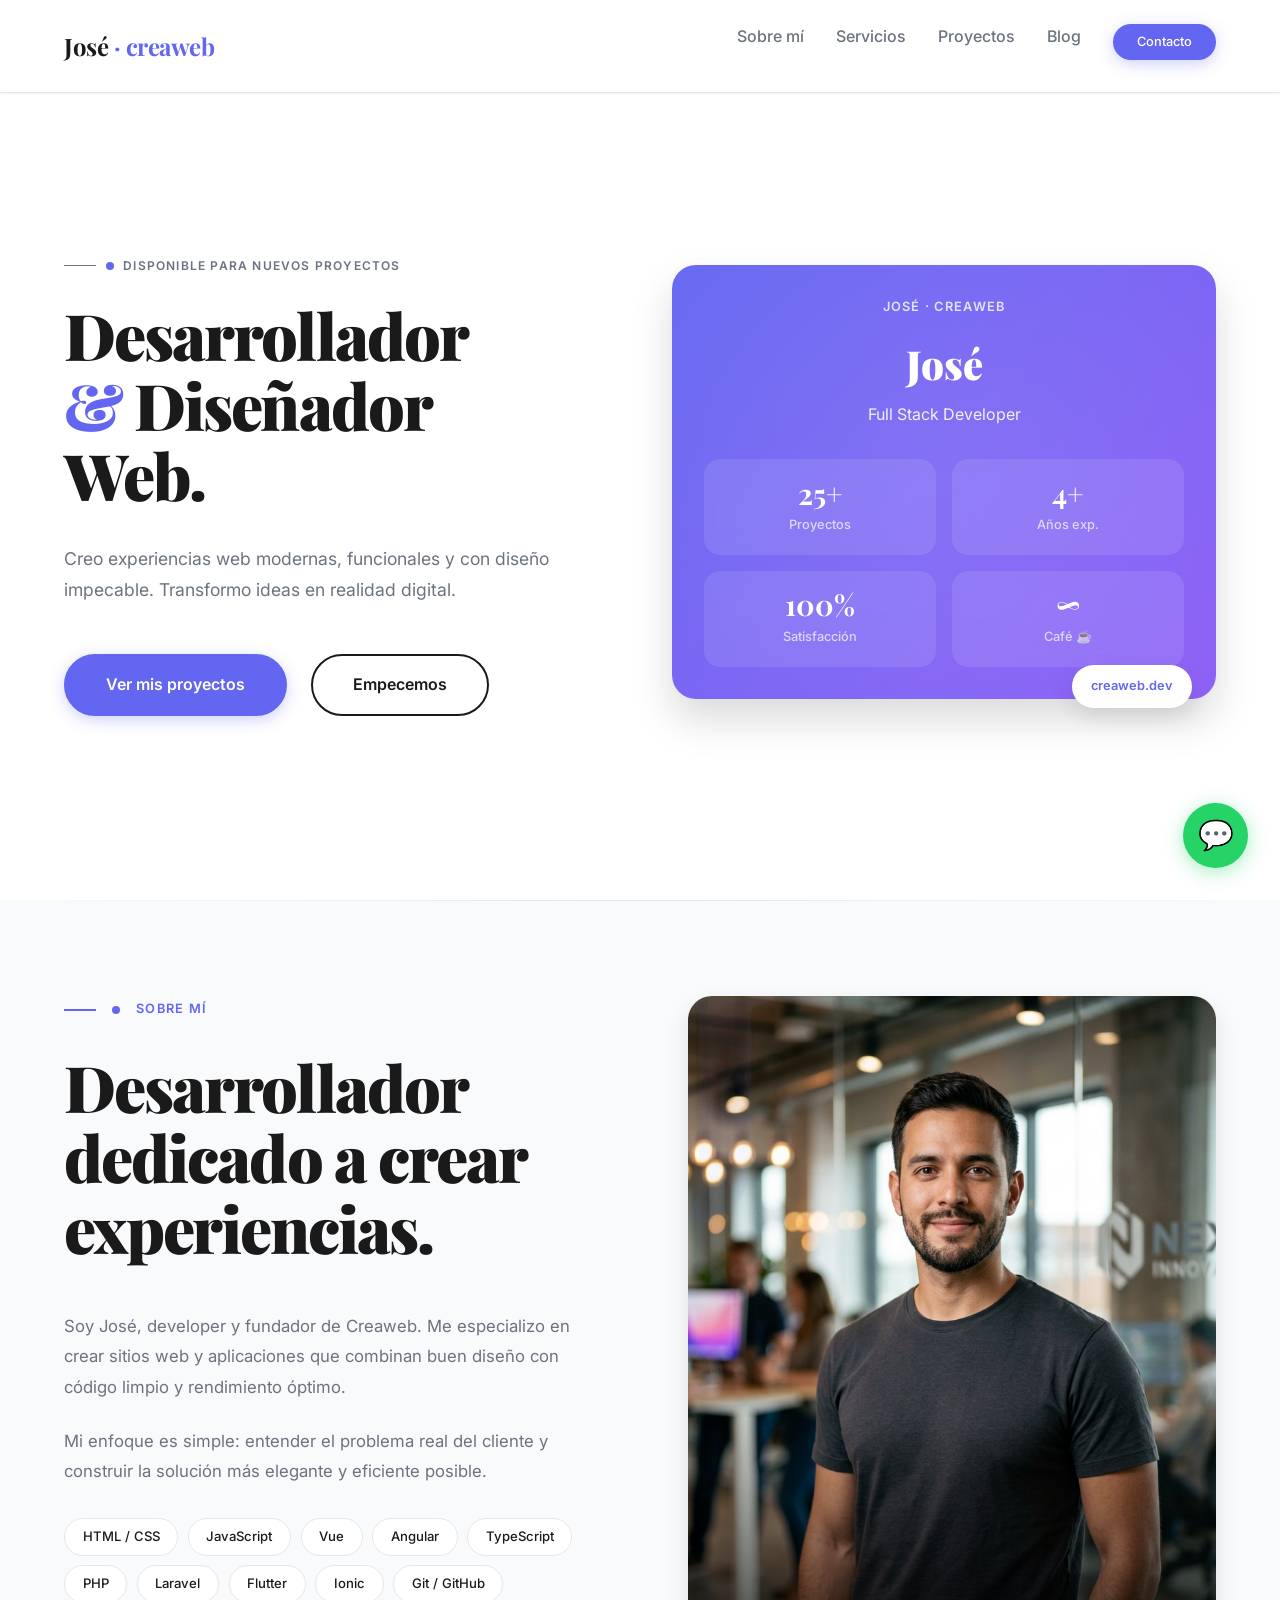
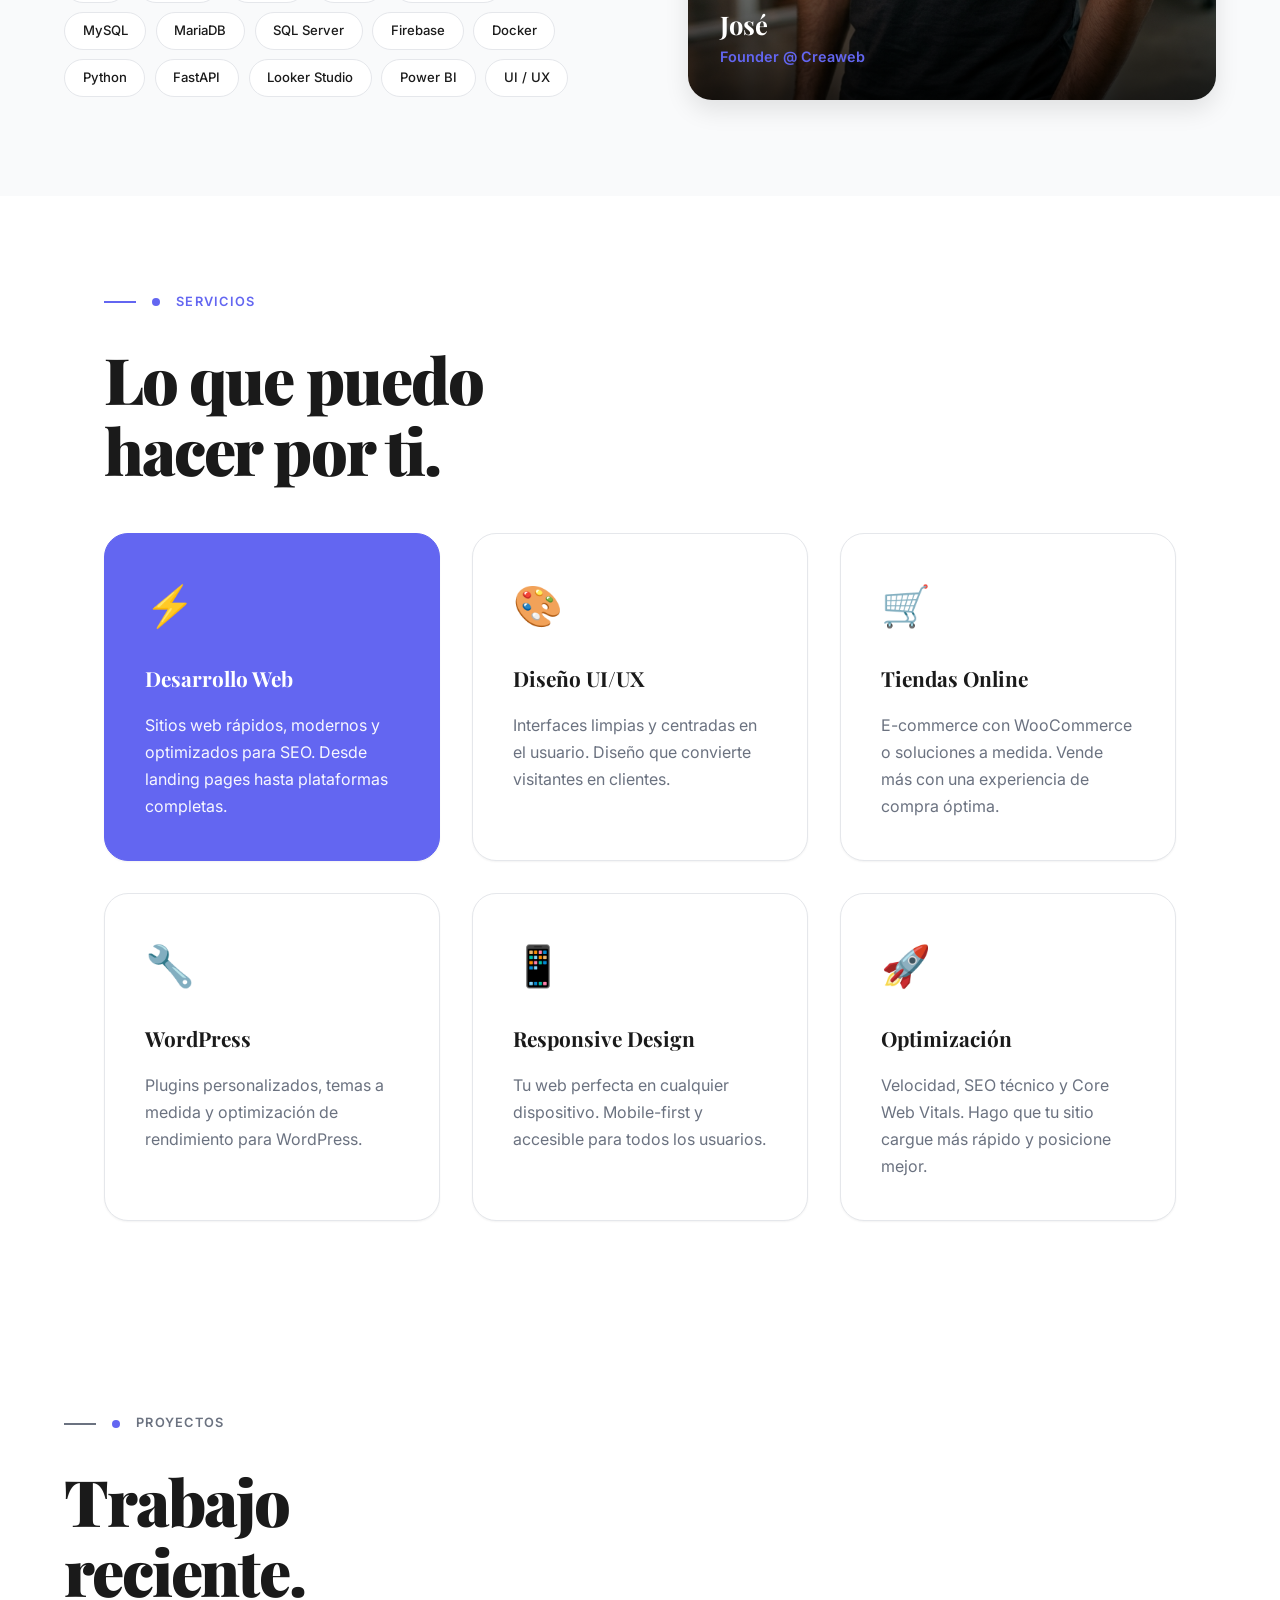
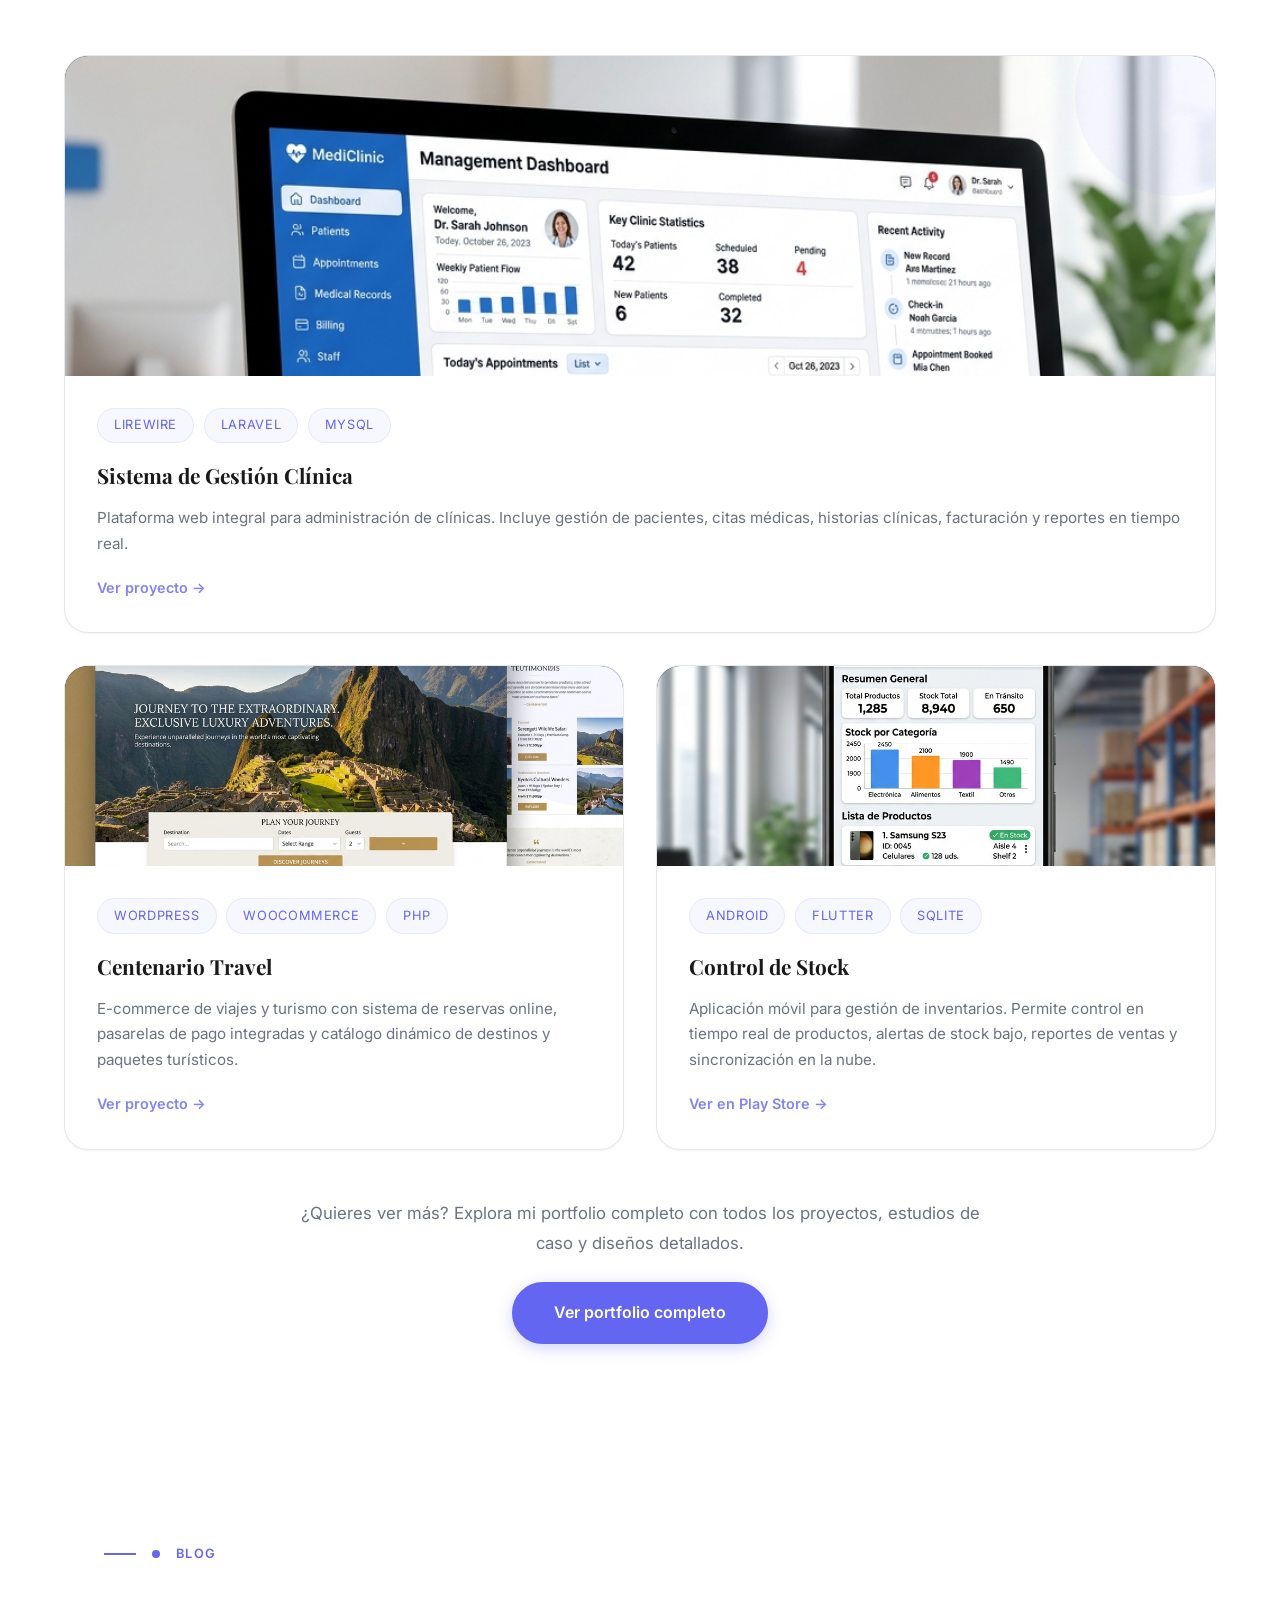
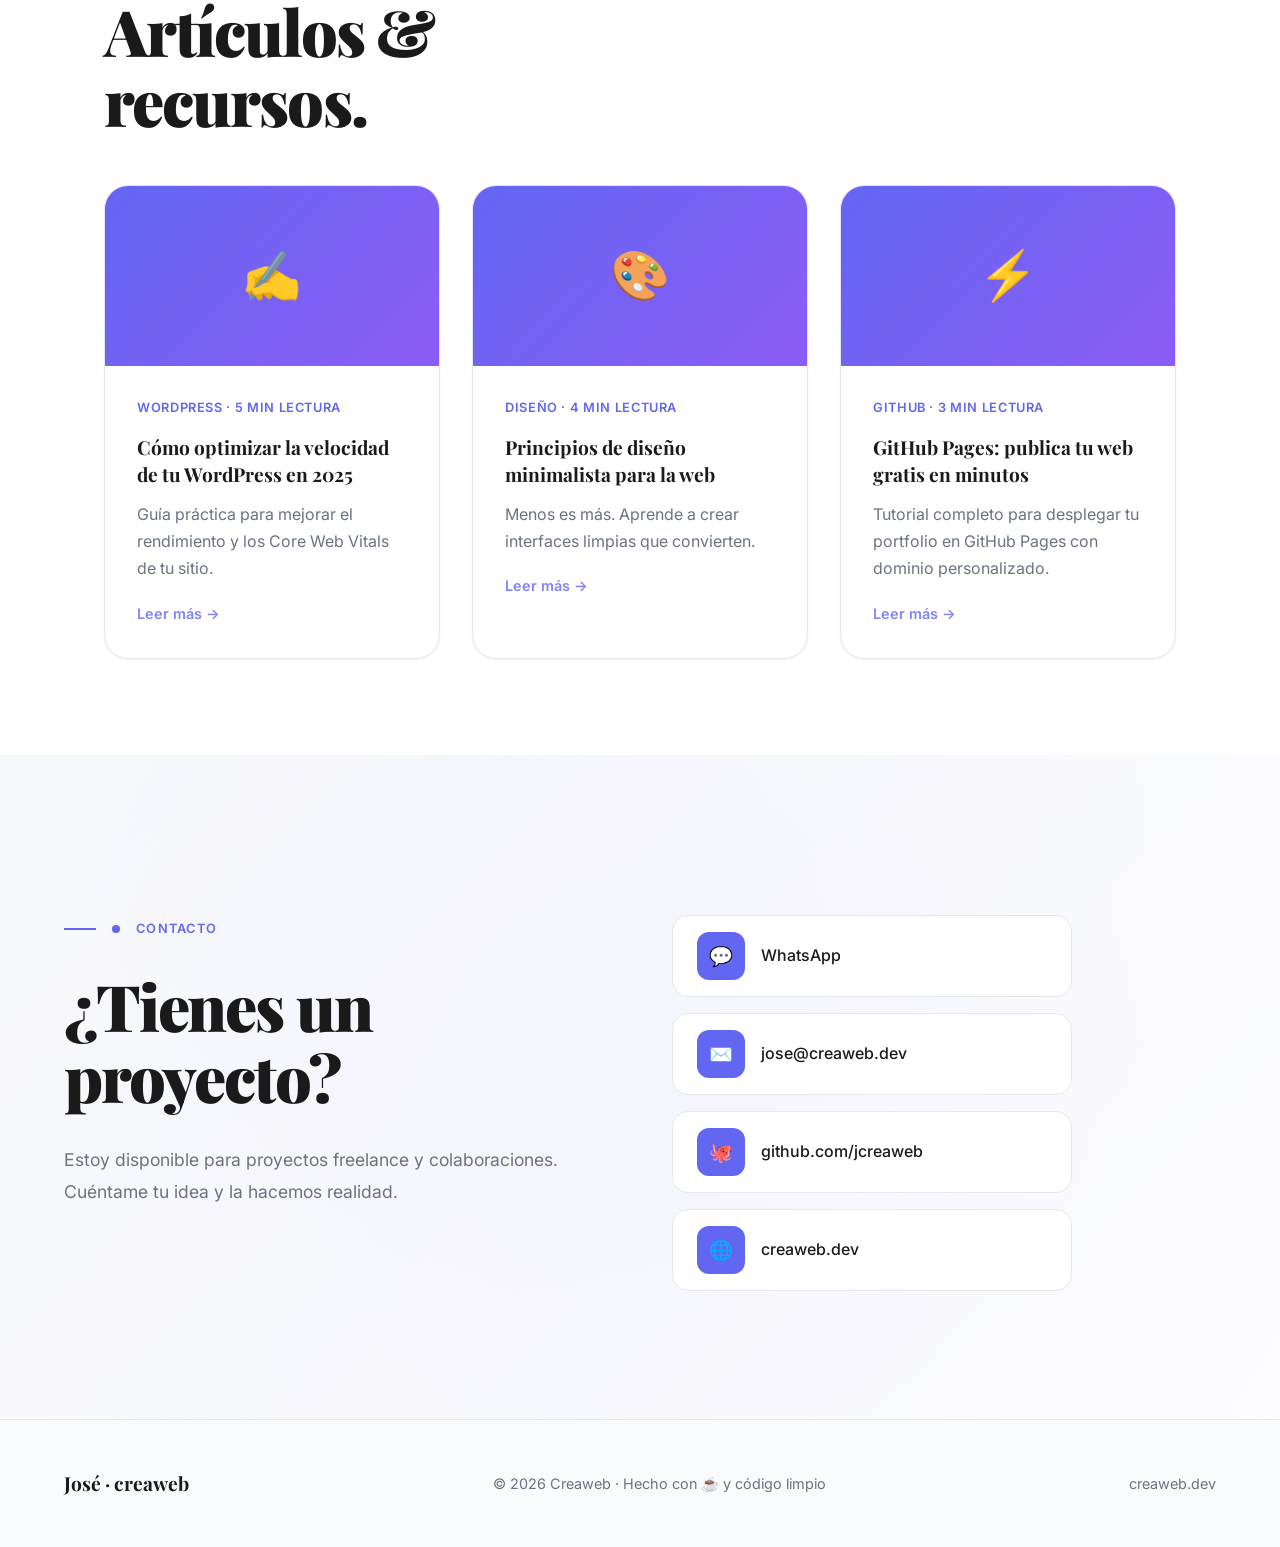
==== commit ffe00023: "se pone tilde al nombre jose" ====
--- a/index.html
+++ b/index.html
@@ -3,7 +3,7 @@
 <head>
   <meta charset="UTF-8" />
   <meta name="viewport" content="width=device-width, initial-scale=1.0"/>
-  <title>Jose · Creaweb Developer</title>
+  <title>José · Creaweb Developer</title>
   <link rel="preconnect" href="https://fonts.googleapis.com">
   <link rel="preconnect" href="https://fonts.gstatic.com" crossorigin>
   <link href="https://fonts.googleapis.com/css2?family=Inter:wght@300;400;500;600;700&family=Playfair+Display:wght@700;900&display=swap" rel="stylesheet">
@@ -14,7 +14,7 @@
   <!-- NAV -->
   <!-- FIX: eliminado <base target="_blank"> — los anchor links ahora funcionan en la misma pestaña -->
   <nav>
-    <a href="#inicio" class="nav-logo" target="_self">Jose<span> · creaweb</span></a>
+    <a href="#inicio" class="nav-logo" target="_self">José<span> · creaweb</span></a>
     <ul class="nav-links">
       <li><a href="#sobre-mi" target="_self">Sobre mí</a></li>
       <li><a href="#servicios" target="_self">Servicios</a></li>
@@ -45,8 +45,8 @@
 
     <div class="hero-visual">
       <div class="hero-card">
-        <div class="hero-card-label">Jose · Creaweb</div>
-        <div class="hero-card-name">Jose</div>
+        <div class="hero-card-label">José · Creaweb</div>
+        <div class="hero-card-name">José</div>
         <div class="hero-card-role">Full Stack Developer</div>
         <div class="hero-stats">
           <div class="stat-item">
@@ -77,7 +77,7 @@
       <div class="section-label"><span class="dot"></span> Sobre mí</div>
       <h2>Desarrollador<br>dedicado a crear<br>experiencias.</h2>
       <p>
-        Soy Jose, developer y fundador de Creaweb. Me especializo en crear sitios web y aplicaciones que combinan buen diseño con código limpio y rendimiento óptimo.
+        Soy José, developer y fundador de Creaweb. Me especializo en crear sitios web y aplicaciones que combinan buen diseño con código limpio y rendimiento óptimo.
       </p>
       <p>
         Mi enfoque es simple: entender el problema real del cliente y construir la solución más elegante y eficiente posible.
@@ -107,7 +107,7 @@
     </div>
     <div class="about-image reveal reveal-delay-2">
       <div class="about-box">
-        <div class="about-box-name">Jose</div>
+        <div class="about-box-name">José</div>
         <div class="about-box-role">Founder @ Creaweb</div>
       </div>
     </div>
@@ -284,7 +284,7 @@
 
   <!-- FOOTER -->
   <footer>
-    <a href="#inicio" class="footer-logo" target="_self">Jose · creaweb</a>
+    <a href="#inicio" class="footer-logo" target="_self">José · creaweb</a>
     <p>© 2026 Creaweb · Hecho con ☕ y código limpio</p>
     <p><a href="https://creaweb.dev" target="_blank" rel="noopener" style="color:var(--muted);text-decoration:none;">creaweb.dev</a></p>
   </footer>
